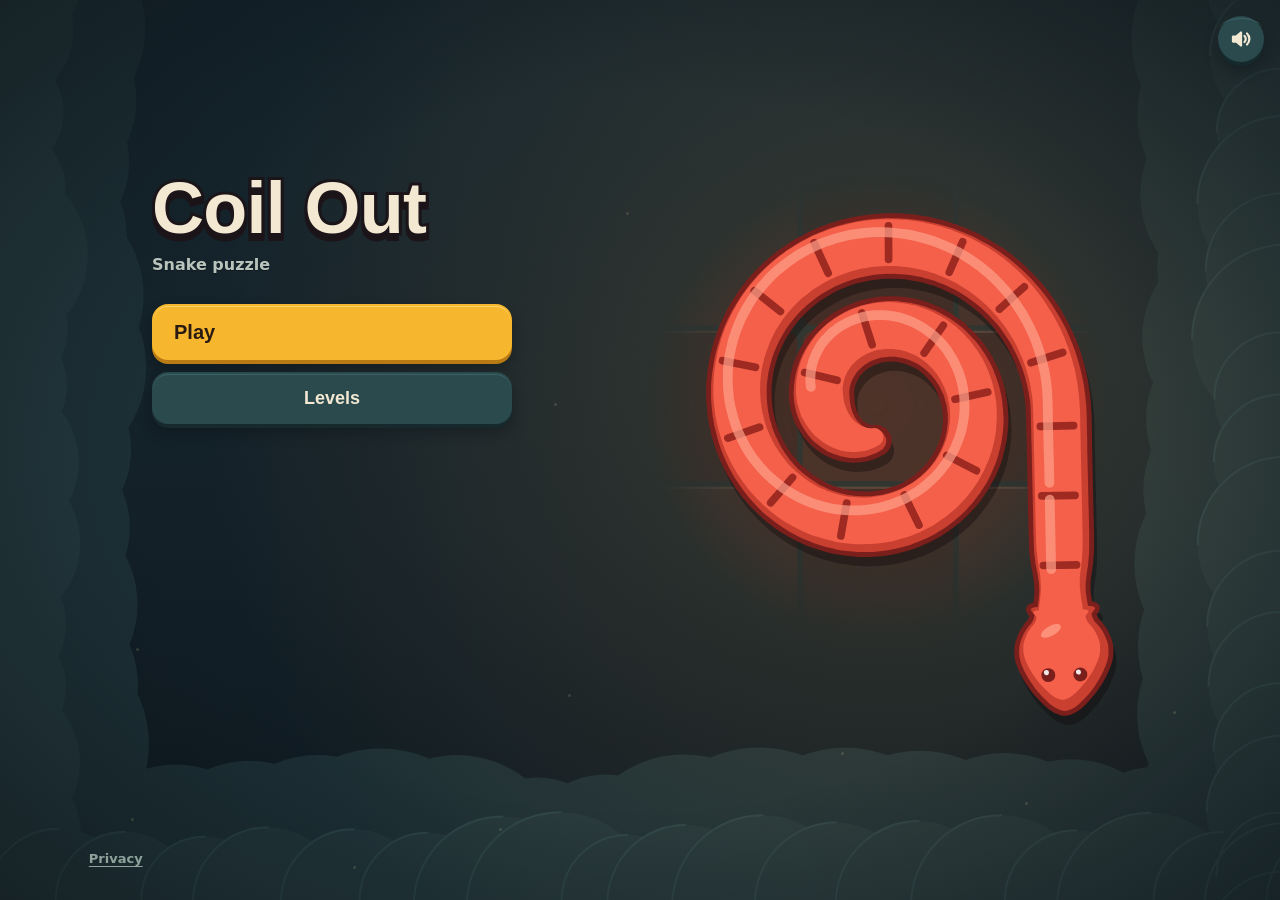
==== index.html @ a4bf5e89 "Add Coil Out: Snake Puzzle website build and privacy page Co-Authored-By: Claude Opus 5.5 <noreply@a" ====
<!DOCTYPE html>
<html lang="en">
<head>
<meta charset="utf-8">
<meta name="viewport" content="width=device-width,initial-scale=1,maximum-scale=1,user-scalable=no,viewport-fit=cover">
<meta name="theme-color" content="#132028">
<meta name="description" content="Coil Out: Snake Puzzle. Tap a snake with a clear path and it slithers out of the courtyard, head first. Clear every snake without bumping.">
<title>Coil Out: Snake Puzzle</title>
<style>
:root{
  --dusk-0:#0E1920; --dusk-1:#132028; --dusk-2:#1C2F35; --dusk-3:#22363B; --dusk-4:#2B4A4E; --lantern:#F2B65A;
  --ink:#2A1B12; --text:#F3E9D2; --text-2:#B9C4BC; --text-3:#8FA39C;
  --pri:#F6B62E; --pri-hi:#FFD56B; --pri-lip:#B87A12;
  --sec:#2B4A4E; --sec-hi:#3C6266; --sec-lip:#16292C;
  --bone-ui:#EFE3CB; --bone-lip:#BFAE8E; --socket:#16292C; --cue:#FFE6A8;
  --display:ui-rounded,"SF Pro Rounded","Segoe UI Variable Display","Segoe UI",Roboto,"Helvetica Neue",Arial,sans-serif;
  --ui:system-ui,-apple-system,"Segoe UI",Roboto,"Helvetica Neue",Arial,sans-serif;
  --out:cubic-bezier(.16,1,.3,1);
}
*,*::before,*::after{box-sizing:border-box;-webkit-tap-highlight-color:transparent;-webkit-user-select:none;user-select:none;-webkit-touch-callout:none}
html,body{margin:0;height:100%;overflow:hidden;overscroll-behavior:none;background:var(--dusk-1);color:var(--text);font-family:var(--ui);font-size:16px;touch-action:none}
@supports (height:100dvh){html,body{height:100dvh}}
img,svg,canvas{-webkit-user-drag:none;user-drag:none}
::selection{background:transparent}
button{font:inherit;color:inherit;cursor:pointer;border:0;background:none;padding:0;touch-action:manipulation}
button:focus-visible,a:focus-visible{outline:3px solid var(--cue);outline-offset:3px}
.piece:focus{outline:none}
[hidden]{display:none!important}
body.booting #app{visibility:hidden}
#boot{position:fixed;inset:0;z-index:5;display:none;place-items:center;pointer-events:none}
body.booting #boot{display:grid}
#boot i{width:14px;height:14px;border-radius:50%;background:var(--text-3);animation:bootP 1.2s ease-in-out infinite}
@keyframes bootP{0%,100%{transform:scale(.7);opacity:.5}50%{transform:scale(1.1);opacity:1}}

/* ---------- dusk backdrop ---------- */
#garden{position:fixed;inset:0;z-index:0;overflow:hidden;background:var(--dusk-1)}
#garden svg.bg{position:absolute;inset:0;width:100%;height:100%;display:block}
#flies{position:absolute;inset:0;pointer-events:none}
#flies i{position:absolute;width:3px;height:3px;border-radius:50%;background:#FFE6A8;opacity:.15;animation:fly var(--t,3s) ease-in-out var(--dl,0s) infinite alternate}
@keyframes fly{0%{opacity:.15;transform:translate(0,0)}100%{opacity:.6;transform:translate(var(--dx,8px),var(--dy,-8px))}}

#app{position:fixed;inset:0;z-index:1;overflow:hidden}
.screen{position:absolute;inset:0;display:flex;flex-direction:column;padding:env(safe-area-inset-top) env(safe-area-inset-right) env(safe-area-inset-bottom) env(safe-area-inset-left)}

/* ---------- controls: enamel tablets, lit from the top left ---------- */
.btn{position:relative;display:inline-flex;align-items:center;justify-content:center;gap:10px;height:52px;padding:0 22px;border-radius:16px;
  font:800 18px/1 var(--display);color:var(--text);white-space:nowrap;
  background:var(--sec);box-shadow:0 4px 0 var(--sec-lip),0 8px 14px rgba(8,12,16,.35);
  transition:transform .14s cubic-bezier(.2,.9,.3,1.2),box-shadow .14s cubic-bezier(.2,.9,.3,1.2)}
.btn::before,.ib::before{content:"";position:absolute;left:2px;right:2px;top:2px;bottom:50%;border-radius:14px 14px 0 0;border-top:1.5px solid var(--sec-hi);pointer-events:none}
.ib::before{border-radius:50% 50% 0 0}
.btn:active,.ib:active{transform:translateY(3px);box-shadow:0 1px 0 var(--sec-lip),0 3px 8px rgba(8,12,16,.35);transition-duration:.07s}
.btn.pri{height:56px;background:var(--pri);color:var(--ink);box-shadow:0 4px 0 var(--pri-lip),0 8px 14px rgba(8,12,16,.35)}
.btn.pri::before{border-top-color:var(--pri-hi)}
.btn.pri:active{box-shadow:0 1px 0 var(--pri-lip),0 3px 8px rgba(8,12,16,.35)}
.btn.sm{height:48px;font-size:18px}
.btn.txt{height:44px;background:none;box-shadow:none;font-size:16px;font-weight:700;padding:0 18px}
.btn.txt::before{display:none}
.btn.txt:active{transform:none;opacity:.7}
.btn[disabled]{background:var(--dusk-3);color:var(--text-3);box-shadow:none;cursor:default}
.btn[disabled]::before{display:none}
.btn svg,.ib svg{width:24px;height:24px;stroke:currentColor;fill:none;stroke-width:2.25;stroke-linecap:round;stroke-linejoin:round;flex:none}
.btn .badge{position:absolute;top:-8px;right:-6px;min-width:20px;height:20px;padding:0 6px;border-radius:10px;background:var(--pri);color:var(--ink);font:700 13px/20px var(--ui);text-align:center;box-shadow:0 2px 0 var(--pri-lip)}
.btn .cap{margin-left:auto;font:700 13px/1 var(--ui);opacity:.75}
.ib{position:relative;width:46px;height:46px;border-radius:50%;display:grid;place-items:center;color:var(--text);background:var(--sec);
  box-shadow:0 4px 0 var(--sec-lip),0 8px 14px rgba(8,12,16,.35);transition:transform .14s cubic-bezier(.2,.9,.3,1.2),box-shadow .14s}
.ib::after{content:"";position:absolute;inset:-2px;border-radius:50%}
.ib[disabled]{opacity:.4;box-shadow:0 4px 0 var(--sec-lip)}
.ib.nudge svg{transform:translateX(-1px)}

/* ---------- home ---------- */
#home{align-items:center;justify-content:center;text-align:center}
.homeCol{width:min(100%,420px);padding:0 24px;display:flex;flex-direction:column;align-items:center}
.wm{position:relative;isolation:isolate;margin:0;font:900 56px/1 var(--display);letter-spacing:-.01em;color:var(--text);-webkit-text-stroke:6px #1B1418;paint-order:stroke fill;white-space:nowrap}
.wm::before{content:attr(data-t);position:absolute;left:0;top:5px;z-index:-1;color:#1B1418;-webkit-text-stroke:6px #1B1418;paint-order:stroke fill}
.sub{margin:10px 0 0;font:600 16px/1.4 var(--ui);color:var(--text-2);text-shadow:0 1px 0 rgba(0,0,0,.25)}
#heroBoard{--hs:min(300px,74vw,36dvh);width:var(--hs);height:calc(var(--hs)*1.19);display:block;margin:14px 0 0;overflow:visible;pointer-events:none}
.menuBtns{display:flex;flex-direction:column;gap:12px;width:100%;margin-top:12px}
.menuBtns .btn{width:100%}
.menuBtns .btn.pri{font-size:20px;padding:0 22px}
.statline{margin-top:16px;font:700 13px/1.2 var(--ui);color:var(--text-2);min-height:16px;text-shadow:0 1px 0 rgba(0,0,0,.25)}
.statline:empty{display:none}
.homeFoot{position:absolute;left:0;right:0;bottom:max(20px,env(safe-area-inset-bottom));display:flex;justify-content:center}
#privacyLink{display:inline-flex;align-items:center;justify-content:center;min-height:44px;min-width:64px;color:var(--text-3);font:600 13px/1 var(--ui);text-decoration:underline;text-underline-offset:3px;padding:0 12px}
#homeMute{position:absolute;right:max(16px,env(safe-area-inset-right));top:max(16px,env(safe-area-inset-top))}
@media (max-height:700px) and (orientation:portrait){
  .wm{font-size:48px}.sub{margin-top:6px}#heroBoard{--hs:min(240px,66vw,31dvh);margin-top:8px}.menuBtns{margin-top:8px}.statline{margin-top:10px}
  .homeFoot{bottom:max(6px,env(safe-area-inset-bottom))}
}
@media (min-aspect-ratio:11/10){
  #home{align-items:center;justify-content:center}
  .homeCol{width:min(100%,1040px);padding:0 32px;display:grid;grid-template-columns:minmax(0,400px) minmax(0,1fr);grid-template-rows:auto auto auto auto;align-content:center;column-gap:clamp(24px,6vw,100px);text-align:left;align-items:start}
  .wm{grid-column:1;grid-row:1;justify-self:start;font-size:clamp(48px,10dvh,80px)}
  .sub{grid-column:1;grid-row:2}
  .menuBtns{grid-column:1;grid-row:3;margin-top:28px;max-width:360px}
  .statline{grid-column:1;grid-row:4;text-align:left}
  #heroBoard{grid-column:2;grid-row:1/5;justify-self:center;align-self:center;margin:0;--hs:min(52dvh,40vw,560px)}
  .homeFoot{justify-content:flex-start;padding-left:max(32px,6vw)}
}
@media (min-width:1200px) and (min-aspect-ratio:11/10){.wm{font-size:72px}}
@media (max-height:520px) and (min-aspect-ratio:11/10){
  .wm{font-size:44px}.sub{margin-top:6px}.menuBtns{margin-top:14px;gap:10px}.btn.pri{height:52px}.btn{height:46px}.statline{margin-top:8px}
  #heroBoard{--hs:min(80dvh,36vw)}
}

/* ---------- screens with a header ---------- */
.topbar{display:grid;grid-template-columns:48px 1fr 48px;align-items:center;gap:10px;width:min(100%,1100px);margin:0 auto;padding:5px 16px 5px;height:56px;flex:none}
.topbar h2{margin:0;font:800 22px/1.2 var(--display);letter-spacing:-.01em;text-align:center}

/* levels */
#levels{align-items:center}
.lvBody{flex:1;min-height:0;width:min(100%,1100px);display:flex;flex-direction:column;align-items:center;justify-content:center;gap:20px;padding:0 16px 20px;--tile:80px}
@media (min-height:900px) and (min-width:1200px){.lvBody{zoom:1.45}}
.lvLeft{display:flex;flex-direction:column;align-items:center;gap:12px;width:100%;max-width:358px}
.chapCard{position:relative;width:100%;min-height:112px;border-radius:20px;background:var(--dusk-3);box-shadow:inset 0 1.5px 0 #2F4A4F,0 8px 14px rgba(8,12,16,.3);padding:16px 18px;display:grid;grid-template-columns:1fr auto;grid-template-rows:auto auto;column-gap:12px;align-items:center;touch-action:pan-y}
.chapCard #chName{grid-column:1;grid-row:1;text-align:left;font:800 20px/1.2 var(--display);letter-spacing:-.01em}
.chapCard #chName .cr{display:block;font:700 13px/1.2 var(--ui);color:var(--text-2);margin-top:5px;letter-spacing:0}
.chapCard .emb{grid-column:2;grid-row:1;width:44px;height:44px}
.chapCard .tally{grid-column:1/3;grid-row:2;display:flex;align-items:center;gap:10px;margin-top:12px;font:700 13px/1 var(--ui);color:var(--text-2)}
.chapCard .tally b{display:inline-flex;align-items:center;gap:5px;font:800 16px/1 var(--display);color:var(--text)}
.chapCard .tally b svg{width:16px;height:16px}
.chapCard .track{margin-left:auto;width:120px;height:6px;border-radius:3px;background:#16292C;overflow:hidden}
.chapCard .track i{display:block;height:100%;background:var(--pri);border-radius:3px}
.chapCard .lockNote{display:flex;align-items:center;gap:8px;font:700 13px/1.2 var(--ui);color:var(--text-2)}
.chapCard .lockNote svg{width:18px;height:18px;stroke:currentColor;fill:none;stroke-width:2.25;stroke-linecap:round;stroke-linejoin:round}
.pager{display:flex;align-items:center;justify-content:space-between;width:100%}
#dots{display:flex;gap:6px;align-items:center}
#dots i{width:6px;height:6px;border-radius:3px;background:#3a5358}
#dots i.on{width:18px;background:var(--pri)}
#lvGrid{display:grid;grid-template-columns:repeat(4,var(--tile));grid-auto-rows:var(--tile);gap:12px;justify-content:center}
.tile{position:relative;border-radius:16px;display:flex;flex-direction:column;align-items:center;justify-content:center;gap:5px;
  background:var(--bone-ui);color:var(--ink);box-shadow:0 4px 0 var(--bone-lip),0 8px 12px rgba(8,12,16,.3);transition:transform .14s cubic-bezier(.2,.9,.3,1.2),box-shadow .14s}
.tile::before{content:"";position:absolute;left:2px;right:2px;top:2px;bottom:50%;border-radius:14px 14px 0 0;border-top:1.5px solid rgba(255,255,255,.7);pointer-events:none}
.tile:active{transform:translateY(3px);box-shadow:0 1px 0 var(--bone-lip),0 3px 6px rgba(8,12,16,.3);transition-duration:.07s}
.tile .n{font:800 20px/1 var(--display);font-variant-numeric:tabular-nums}
.tile .st{display:flex;gap:2px;height:12px}
.tile .st svg{width:12px;height:12px}
.tile.cur{background:var(--pri);box-shadow:0 4px 0 var(--pri-lip),0 8px 12px rgba(8,12,16,.3)}
.tile.cur::before{border-top-color:var(--pri-hi)}
.tile.cur::after{content:"";position:absolute;inset:-3px;border-radius:19px;border:2px solid var(--cue);pointer-events:none;animation:curPulse 1600ms ease-out infinite}
@keyframes curPulse{0%{transform:scale(1);opacity:.8}100%{transform:scale(1.08);opacity:0}}
.tile.lock{background:#1A2C31;color:var(--text-3);box-shadow:inset 0 2px 0 rgba(0,0,0,.35)}
.tile.lock::before{display:none}
.tile.lock:active{transform:none}
.tile.shake{animation:tshake 180ms ease-out}
@keyframes tshake{0%,100%{transform:none}25%{transform:translateX(-6px)}60%{transform:translateX(6px)}}
@media (max-height:520px) and (min-aspect-ratio:11/10){
  .lvBody{flex-direction:row;align-items:center;justify-content:center;gap:32px;padding-bottom:12px}
  .lvLeft{width:358px;flex:none}
}
@media (max-width:380px){.lvBody{padding:0 12px 16px}#lvGrid{grid-template-columns:repeat(4,1fr);width:100%;max-width:356px;grid-auto-rows:auto}.tile{aspect-ratio:1}.lvLeft{max-width:none}}

/* ---------- game ---------- */
#game{display:grid;grid-template-rows:auto minmax(0,1fr) auto}
#hud{display:grid;grid-template-columns:auto 1fr auto auto;align-items:center;gap:8px;width:min(100%,1100px);margin:0 auto;padding:5px 16px 4px;height:56px}
.lvInfo{min-width:0;padding-left:4px}
.lvInfo b{display:block;font:800 18px/1.1 var(--display);white-space:nowrap}
.lvSub{display:flex;gap:8px;align-items:baseline;white-space:nowrap;font:700 13px/1.2 var(--ui);color:var(--text-2);margin-top:2px}
#lvTime{font-variant-numeric:tabular-nums;color:var(--text-3)}
#lvTime::before{content:"";display:inline-block;width:3px;height:3px;border-radius:50%;background:currentColor;vertical-align:middle;margin:0 8px 2px 0;opacity:.7}
.lvInfo .cnt{display:inline-block;position:relative;overflow:hidden;vertical-align:top;height:1.2em}
.lvInfo .cnt i{display:block;font-style:normal;height:1.2em}
.lvInfo .cnt i.old{position:absolute;left:0;top:0;animation:cntOut 120ms ease-out forwards}
.lvInfo .cnt i.new{animation:cntIn 160ms cubic-bezier(.2,.9,.3,1) both}
@keyframes cntOut{to{transform:translateY(-8px);opacity:0}}
@keyframes cntIn{from{transform:translateY(8px);opacity:0}to{transform:none;opacity:1}}
#lives{display:flex;align-items:center;justify-content:center;gap:8px;width:84px;height:32px;border-radius:16px;background:rgba(43,74,78,.7)}
#lives.shake{animation:capShake 160ms ease-out}
@keyframes capShake{0%,100%{transform:none}25%{transform:translateX(-3px)}50%{transform:translateX(3px)}75%{transform:translateX(-3px)}}
#lives svg{width:16px;height:18px;overflow:visible}
#lives .glz{transform-box:fill-box;transform-origin:center}
#lives svg.lose .glz{animation:pipLose 310ms ease-in both}
@keyframes pipLose{0%{transform:scale(1);opacity:1}29%{transform:scale(1.25);opacity:1}100%{transform:translateY(6px) scale(1);opacity:0}}
#stage{position:relative;min-height:0;min-width:0;display:grid;place-items:center}
#board{display:block;overflow:visible;touch-action:none;transform-origin:0 0}
#stage{touch-action:none}
#bar{display:flex;justify-content:center;gap:12px;padding:12px 16px max(20px,env(safe-area-inset-bottom))}
#bar .btn{flex:1 1 0;min-width:0;padding:0 8px;gap:6px;font-size:15px}
#bar .btn svg{width:22px;height:22px}
.hit{fill:none;stroke:transparent;pointer-events:stroke;cursor:pointer}
.focusring{fill:none;stroke:var(--cue);stroke-linecap:round;stroke-linejoin:round;opacity:0;pointer-events:none}
.piece:focus-visible .focusring{opacity:.9}
.hdi{transform-box:fill-box;transform-origin:34% 50%;animation:breathe 3200ms ease-in-out calc(var(--bi,0)*370ms) infinite alternate}
@keyframes breathe{from{transform:scale(1)}to{transform:scale(1.035)}}
.eyeL,.eyeR{transform-box:fill-box;transform-origin:center;animation:blink var(--bd,5.5s) ease-in-out calc(var(--bi,0)*-1.3s) infinite}
@keyframes blink{0%,97.6%,100%{transform:scaleY(1)}98.8%{transform:scaleY(.1)}}
.go .hdi,.go .eyeL,.go .eyeR{animation:none}
.press{transform:translate(calc(var(--hx)*1px),calc(var(--hy)*1px)) scale(.97) translate(calc(var(--hx)*-1px),calc(var(--hy)*-1px));transition:transform 60ms ease-out}
.press .sg{transform:translate(.9px,2.1px)}
.piece.hint .ol{fill:var(--cue);stroke:var(--cue)}
.nudgeA{animation:nudgeA 150ms ease-out}
@keyframes nudgeA{50%{translate:var(--nx) var(--ny)}}
.exitdots circle{fill:var(--cue)}
.lane.stop{fill:none;stroke:var(--cue);stroke-width:3;stroke-linecap:round}
.hintring circle{animation:hintDot 600ms ease-in-out 2}
@keyframes hintDot{0%,100%{transform:scale(1)}50%{transform:scale(1.7)}}
.hintring circle,.tapRing circle{transform-box:fill-box;transform-origin:center}
.tapRing circle{fill:none;stroke:var(--cue);stroke-width:2;vector-effect:non-scaling-stroke;animation:tapRing 1400ms ease-out infinite}
.tapRing circle+circle{animation-delay:500ms}
@keyframes tapRing{0%{transform:scale(.6);opacity:.9}100%{transform:scale(1.4);opacity:0}}
.ripple{transform-box:fill-box;transform-origin:center;animation:ripple 2600ms ease-out infinite}
@keyframes ripple{0%{transform:scale(.6);opacity:.5}100%{transform:scale(1);opacity:0}}
.burst line{stroke:#FFFDF2;stroke-width:1.8;stroke-linecap:round;transform-box:fill-box;transform-origin:center;animation:burst 180ms ease-out both}
@keyframes burst{0%{transform:scale(.6);opacity:1}100%{transform:scale(1.2);opacity:0}}
.lit{fill:#FFE9D2;opacity:0;animation:litTile 160ms ease-out}
@keyframes litTile{0%{opacity:0}35%{opacity:.08}100%{opacity:0}}
.wv{animation:tileLift 180ms ease-out both}
@keyframes tileLift{0%{opacity:0;translate:0 0}50%{opacity:1;translate:0 -3px}100%{opacity:0;translate:0 0}}
.kerbN{animation:kerbN 140ms ease-out}
@keyframes kerbN{50%{translate:var(--nx) var(--ny)}}
.born{animation:none}
.fxp{transform-box:fill-box;transform-origin:center;animation:ffUp 380ms ease-out both}
@keyframes ffUp{from{opacity:1;transform:translate(0,0)}to{opacity:0;transform:translate(var(--dx),var(--dy))}}

#tut{position:absolute;inset:0;z-index:3;pointer-events:none}
#tut svg{position:absolute;inset:0;width:100%;height:100%}
#tip{position:absolute;left:16px;right:16px;bottom:calc(var(--barh,84px) + 16px);margin:0 auto;max-width:440px;z-index:4;padding:14px 16px;border-radius:16px;
  background:var(--dusk-3);color:var(--text);font:600 16px/1.4 var(--ui);text-align:center;box-shadow:inset 0 1.5px 0 #2F4A4F,0 8px 18px rgba(8,12,16,.4);pointer-events:none}
#tip.show{animation:tipIn 260ms var(--out)}
@keyframes tipIn{from{opacity:0;transform:translateY(8px)}to{opacity:1;transform:none}}
#game.sheeted #hud,#game.sheeted #bar,#game.sheeted #tip,#game.sheeted #tut{visibility:hidden}

@media (min-aspect-ratio:11/10){
  #game{display:block}
  #hud{position:absolute;left:0;right:0;top:0;width:auto;padding:8px 16px}
  #stage{position:absolute;left:220px;right:220px;top:16px;bottom:16px}
  #bar{position:absolute;right:16px;top:50%;transform:translateY(-50%);width:200px;flex-direction:column;padding:0}
  #bar .btn{width:100%;flex:none;font-size:18px;padding:0 20px;gap:10px}
  #bar .btn svg{width:24px;height:24px}
  #tip{left:16px;right:auto;width:196px;bottom:auto;top:72px;padding:12px 14px;font-size:16px}
}

/* sheets */
#sheetWrap{position:absolute;inset:0;z-index:20;display:flex;align-items:flex-end;justify-content:center;background:rgba(8,12,16,.55)}
#sheetWrap.show{animation:scrimIn 200ms ease-out}
#sheetWrap.out{animation:scrimOut 220ms ease-in forwards;pointer-events:none}
@keyframes scrimIn{from{opacity:0}to{opacity:1}}
@keyframes scrimOut{to{opacity:0}}
.sheet{position:relative;width:min(100%,520px);border-radius:28px 28px 0 0;background:var(--dusk-3);box-shadow:inset 0 1.5px 0 #2F4A4F;padding:24px 24px max(24px,env(safe-area-inset-bottom));text-align:center}
#sheetWrap.show .sheet{animation:sheetIn 320ms var(--out)}
#sheetWrap.out .sheet{animation:sheetOut 220ms cubic-bezier(.4,0,1,1) forwards}
@keyframes sheetIn{from{transform:translateY(100%)}to{transform:none}}
@keyframes sheetOut{to{transform:translateY(100%)}}
.sheet.win{padding-top:48px;margin-top:28px}
.starRow{display:flex;justify-content:center;align-items:flex-end;gap:14px}
.sheet.win .starRow{position:absolute;left:0;right:0;top:-28px}
.sheet .starRow .st{position:relative;width:56px;height:56px;display:block}
.sheet .starRow .st:nth-child(2){transform:translateY(-10px)}
.st svg{width:100%;height:100%;overflow:visible;display:block}
.st.on svg{animation:starPop 320ms cubic-bezier(.3,1.6,.5,1) var(--d,0s) both}
.st.off svg{animation:fadeIn 160ms ease-out calc(var(--d,0s) + .1s) both}
@keyframes starPop{0%{transform:scale(0)}65%{transform:scale(1.18)}100%{transform:scale(1)}}
@keyframes fadeIn{from{opacity:0}to{opacity:1}}
.st i{position:absolute;left:50%;top:50%;width:4px;height:4px;margin:-2px;border-radius:50%;background:var(--pri);opacity:0;animation:speck 380ms ease-out var(--d,0s) both}
@keyframes speck{0%{opacity:1;transform:translate(0,0)}100%{opacity:0;transform:translate(var(--dx),var(--dy))}}
.sockets{display:flex;justify-content:center;gap:10px;margin:2px 0 14px}
.sockets svg{width:28px;height:31px;overflow:visible}
.sockets.refill svg .glz{animation:refill 200ms ease-out both;animation-delay:calc(var(--i)*110ms);transform-box:fill-box;transform-origin:center}
@keyframes refill{0%{transform:scale(.6);opacity:0}60%{transform:scale(1.1);opacity:1}100%{transform:scale(1);opacity:1}}
.sheet h2{margin:20px 0 0;font:800 28px/1.15 var(--display);letter-spacing:-.01em;color:var(--text)}
.sheet.fail h2{margin-top:0}
.sheet p{margin:8px auto 22px;max-width:34ch;color:var(--text-2);font:600 16px/1.4 var(--ui)}
.sheet p.tline{margin:-12px auto 16px;font:700 14px/1.3 var(--ui);color:var(--text-3);font-variant-numeric:tabular-nums}
.sheet .btns{display:flex;flex-direction:column;gap:12px;align-items:stretch}
.sheet .btns .row{display:flex;gap:12px}
.sheet .btns .row .btn{flex:1}
.sheet .btns .btn.txt{align-self:center;margin-top:-2px}
#toast{position:absolute;left:50%;top:max(72px,env(safe-area-inset-top));transform:translate(-50%,-8px);z-index:30;max-width:90%;padding:10px 16px;border-radius:14px;background:var(--dusk-3);color:var(--text);font:600 16px/1.35 var(--ui);opacity:0;pointer-events:none;transition:opacity .2s,transform .2s var(--out);text-align:center;box-shadow:inset 0 1.5px 0 #2F4A4F,0 8px 18px rgba(8,12,16,.4)}
#toast.show{opacity:1;transform:translate(-50%,0)}
#toast.low{top:auto;bottom:calc(96px + env(safe-area-inset-bottom));font-size:15px;padding:8px 14px;max-width:86%}
.sr{position:absolute;width:1px;height:1px;overflow:hidden;clip:rect(0 0 0 0);white-space:nowrap}
@media (max-height:520px) and (min-aspect-ratio:11/10){
  .sheet{width:min(100%,640px);padding:18px 20px 16px;display:grid;grid-template-columns:1fr 240px;column-gap:20px;align-items:center;text-align:left}
  .sheet.win{padding-top:34px;margin-top:28px}
  .sheet.win .starRow{left:20px;right:auto;justify-content:flex-start}
  .sheet .starRow .st{width:44px;height:44px}
  .sheet h2{font-size:24px;margin-top:6px;grid-column:1}.sheet.fail h2{margin-top:0}
  .sheet p{margin:4px 0 0;grid-column:1}
  .sheet .btns{grid-column:2;grid-row:1/4;gap:8px}
  .sheet .sockets{grid-column:1;justify-content:flex-start;margin:0 0 6px}
}

/* ---------- new mechanics: day/night dial, shy badges, sleepers, racers ---------- */
#garden #skyTint{position:absolute;inset:0;pointer-events:none;opacity:0;transition:opacity .3s}
body.phase #garden #skyTint{opacity:1}
#garden #skyTint::before,#garden #skyTint::after{content:"";position:absolute;inset:0;transition:opacity .4s ease}
#garden #skyTint::before{background:radial-gradient(120% 90% at 50% 40%,rgba(255,196,120,.12),rgba(255,196,120,0) 70%);opacity:1}
#garden #skyTint::after{background:radial-gradient(120% 90% at 50% 40%,rgba(70,100,200,.26),rgba(20,34,90,.36) 72%);opacity:0}
#garden #skyTint.night::before{opacity:0}
#garden #skyTint.night::after{opacity:1}
#sky{position:absolute;left:50%;top:2px;width:36px;height:36px;margin-left:-18px;z-index:3;pointer-events:none;border-radius:50%;background:var(--dusk-3);box-shadow:inset 0 1.5px 0 #2F4A4F,0 3px 0 rgba(8,12,16,.45)}
#sky svg{position:absolute;inset:0;width:100%;height:100%;overflow:visible}
#sky .dial{transform-box:fill-box;transform-origin:50% 50%;transition:transform .2s ease-out}
#sky.night .dial{transform:rotate(180deg)}
#sky .sunI,#sky .moonI{transition:opacity .2s}
#sky .moonI{opacity:0}#sky.night .moonI{opacity:1}#sky.night .sunI{opacity:0}
#sky.pulse{animation:skyPulse 320ms ease-out}
@keyframes skyPulse{0%{transform:scale(1)}40%{transform:scale(1.28)}100%{transform:scale(1)}}
.dimP{fill:#0A0F14;fill-opacity:0;transition:fill-opacity .2s;pointer-events:none}
.piece.asleep .dimP{fill-opacity:.34}
.piece.asleep .eyeL,.piece.asleep .eyeR{animation:none;transform:scaleY(.12)}
.badge-g{pointer-events:none}
.badge-g .leaf{transform-box:fill-box;transform-origin:50% 50%}
.badge-g.u2 .leaf{animation:leafPulse 900ms ease-in-out infinite}
.badge-g.u1 .leaf{animation:leafShake 420ms ease-in-out infinite}
@keyframes leafPulse{0%,100%{transform:scale(1)}50%{transform:scale(1.14)}}
@keyframes leafShake{0%,100%{transform:rotate(0)}25%{transform:rotate(-9deg)}75%{transform:rotate(9deg)}}
.hole{transform-box:fill-box;transform-origin:50% 50%;animation:holeOpen 320ms ease-out both}
@keyframes holeOpen{from{transform:scale(0);opacity:0}to{transform:scale(1);opacity:1}}
.dust circle{transform-box:fill-box;transform-origin:50% 50%;fill:#E6DAC1;animation:dust 420ms ease-out both}
@keyframes dust{0%{opacity:.7;transform:scale(.4)}100%{opacity:0;transform:translate(var(--dx),var(--dy)) scale(1.5)}}
.piece.flash .ol{fill:var(--cue);stroke:var(--cue)}
.dialNote{position:absolute;left:50%;top:40px;transform:translateX(-50%);font:700 12px/1 var(--ui);color:var(--text-2);white-space:nowrap;pointer-events:none}
@media (prefers-reduced-motion:reduce){
  #flies i,.hdi,.eyeL,.eyeR,.hintring circle,.tapRing circle,.ripple,#boot i,.tile.cur::after,.badge-g .leaf{animation:none!important}
  #sky .dial,#garden #skyTint::before,#garden #skyTint::after,.dimP{transition:none}
  .btn,.ib,.tile{transition:none}
  .nudgeA,.kerbN,.burst line,.lit,.wv{animation-duration:.1s!important}
  .st i{display:none}
  .st.on svg,.st.off svg{animation:fadeIn 120ms ease-out both!important}
  #sheetWrap.show .sheet{animation:fadeIn 120ms ease-out}
  #sheetWrap.out .sheet{animation:fadeIn 120ms ease-in reverse forwards}
  #sheetWrap.out{animation-duration:.12s}
  .lvInfo .cnt i{animation-duration:.1s!important}
  #tip.show{animation:fadeIn 120ms ease-out}
}
</style>
</head>
<body class="booting">
<div id="boot" aria-hidden="true"><i></i></div>

<div id="garden" aria-hidden="true"><svg class="bg" id="gardenSvg" preserveAspectRatio="none"></svg><div id="skyTint"></div><div id="flies"></div></div>

<main id="app">
  <!-- HOME -->
  <section id="home" class="screen" hidden aria-label="Main menu">
    <button id="homeMute" class="ib" type="button" aria-label="Sound on" aria-pressed="false"></button>
    <div class="homeCol">
      <h1 class="wm" data-t="Coil Out" aria-label="Coil Out: Snake Puzzle"><span aria-hidden="true">Coil Out</span></h1>
      <p class="sub" aria-hidden="true">Snake puzzle</p>
      <svg id="heroBoard" aria-hidden="true"></svg>
      <div class="menuBtns">
        <button id="btnPlay" class="btn pri" type="button"><span id="playLabel">Play</span><span class="cap" id="playSub"></span></button>
        <button id="btnLevels" class="btn" type="button">Levels</button>
      </div>
      <div class="statline" id="statline"></div>
    </div>
    <div class="homeFoot"><a id="privacyLink" href="privacy.html" hidden>Privacy</a></div>
  </section>

  <!-- LEVELS -->
  <section id="levels" class="screen" hidden aria-label="Level select">
    <div class="topbar">
      <button id="lvBack" class="ib" type="button" aria-label="Back to menu"></button>
      <h2>Levels</h2><span></span>
    </div>
    <div class="lvBody">
      <div class="lvLeft">
        <div class="chapCard" id="chCard">
          <b id="chName"></b><svg class="emb" id="chEmb" viewBox="0 0 44 44" aria-hidden="true"></svg>
          <div class="tally" id="chTally"></div>
        </div>
        <div class="pager">
          <button id="chPrev" class="ib" type="button" aria-label="Previous chapter"></button>
          <div id="dots" aria-hidden="true"></div>
          <button id="chNext" class="ib" type="button" aria-label="Next chapter"></button>
        </div>
      </div>
      <div id="lvGrid"></div>
    </div>
  </section>

  <!-- GAME -->
  <section id="game" class="screen" hidden aria-label="Level">
    <header id="hud">
      <button id="btnMenu" class="ib nudge" type="button" aria-label="Back to levels"></button>
      <div class="lvInfo"><b id="lvTitle">Level 1</b><div class="lvSub"><span id="lvLeft"></span><span id="lvTime" aria-hidden="true"></span></div></div>
      <div id="lives" role="img" aria-label="Lives: 3 of 3"></div>
      <button id="gameMute" class="ib" type="button" aria-label="Sound on" aria-pressed="false"></button>
    </header>
    <div id="stage"><div id="sky" hidden role="img" aria-label="Day"></div><svg id="board" role="group" aria-label="Courtyard board"></svg></div>
    <div id="tut" hidden aria-hidden="true"><svg id="tutSvg"></svg></div>
    <div id="tip" hidden></div>
    <footer id="bar">
      <button id="btnHint" class="btn" type="button"></button>
      <button id="btnUndo" class="btn" type="button"></button>
      <button id="btnRestart" class="btn" type="button"></button>
    </footer>
  </section>

  <div id="sheetWrap" hidden>
    <div class="sheet" id="sheet" role="dialog" aria-modal="true" aria-labelledby="sheetTitle">
      <div class="starRow" id="sheetStars" aria-hidden="true"></div>
      <h2 id="sheetTitle"></h2>
      <p id="sheetText"></p>
      <p id="sheetTime" class="tline" hidden></p>
      <div class="btns" id="sheetBtns"></div>
    </div>
  </div>
  <div id="toast" role="status" aria-live="polite"></div>
  <div class="sr" id="live" aria-live="polite"></div>
</main>

<script>
/* ==========================================================================
   AD HOOKS. The game only talks to this object; the platform glue below
   (Playgama Bridge) replaces these after bridge.initialize(). Standalone
   (no bridge) they are harmless no-ops.
     showInterstitial(placement)  called at every logical break; the Bridge decides if an ad is due.
     showRewarded(placement, cb)  cb(true) only after the ad reached 'rewarded'; cb(false) otherwise.
   ========================================================================== */
window.CoilAds={rewardedAvailable:false,showInterstitial:function(){},showRewarded:function(p,cb){cb(false);}};

(function(){
'use strict';
var LEVELS=[{"v":2,"w":3,"h":3,"o":[],"p":[{"d":"R","k":0,"c":[0,2,0,1]},{"d":"U","k":1,"c":[1,1,2,1]}],"s":[0,1]},{"v":2,"w":3,"h":3,"o":[],"p":[{"d":"D","k":2,"c":[1,1,0,1,0,0]},{"d":"L","k":0,"c":[2,0,2,1]}],"s":[1,0]},{"v":2,"w":3,"h":4,"o":[],"p":[{"d":"R","k":0,"c":[2,2,2,1,1,1]},{"d":"U","k":1,"c":[1,0,2,0]},{"d":"L","k":2,"c":[0,0,0,1]}],"s":[0,2,1]},{"v":2,"w":4,"h":4,"o":[],"p":[{"d":"U","k":0,"c":[1,0,2,0]},{"d":"U","k":0,"c":[0,3,1,3]},{"d":"L","k":1,"c":[3,2,3,3]},{"d":"L","k":2,"c":[1,1,1,2,2,2]}],"s":[0,1,2,3]},{"v":2,"w":4,"h":4,"o":[],"p":[{"d":"R","k":0,"c":[0,1,0,0,1,0]},{"d":"R","k":0,"c":[3,1,3,0]},{"d":"U","k":2,"c":[1,1,2,1]},{"d":"U","k":1,"c":[2,3,3,3]}],"s":[0,2,3,1]},{"v":2,"w":4,"h":5,"o":[],"p":[{"d":"D","k":0,"c":[4,3,3,3]},{"d":"R","k":1,"c":[4,2,4,1,4,0]},{"d":"D","k":1,"c":[2,0,1,0]},{"d":"R","k":1,"c":[2,3,2,2]},{"d":"U","k":2,"c":[2,1,3,1]}],"s":[0,1,2,3,4]},{"v":2,"w":5,"h":5,"o":[],"p":[{"d":"L","k":2,"c":[1,1,1,2,0,2]},{"d":"U","k":0,"c":[1,0,2,0]},{"d":"D","k":3,"c":[2,3,1,3]},{"d":"L","k":1,"c":[0,3,0,4,1,4]},{"d":"R","k":1,"c":[4,4,4,3]},{"d":"L","k":2,"c":[3,1,3,2,3,3]}],"s":[1,0,3,4,5,2]},{"v":2,"w":5,"h":5,"o":[],"p":[{"d":"U","k":1,"c":[2,3,3,3,3,4]},{"d":"L","k":3,"c":[0,3,0,4]},{"d":"L","k":3,"c":[3,0,3,1,3,2]},{"d":"U","k":2,"c":[0,1,1,1,1,2]},{"d":"U","k":2,"c":[1,4,2,4]},{"d":"U","k":0,"c":[1,0,2,0,2,1]}],"s":[2,3,1,0,4,5]},{"v":2,"w":5,"h":5,"o":[],"p":[{"d":"R","k":0,"c":[1,1,1,0]},{"d":"U","k":2,"c":[3,2,4,2,4,1]},{"d":"L","k":1,"c":[3,0,3,1,2,1]},{"d":"L","k":3,"c":[0,2,0,3]},{"d":"L","k":1,"c":[4,3,4,4]},{"d":"R","k":3,"c":[3,4,3,3,2,3]}],"s":[0,2,3,1,4,5]},{"v":2,"w":5,"h":5,"o":[],"p":[{"d":"L","k":1,"c":[1,2,1,3]},{"d":"L","k":2,"c":[3,1,3,2,4,2]},{"d":"D","k":2,"c":[1,0,0,0,0,1]},{"d":"D","k":1,"c":[4,3,3,3]},{"d":"R","k":3,"c":[2,3,2,2,2,1,2,0]},{"d":"D","k":3,"c":[4,4,3,4]},{"d":"D","k":0,"c":[2,4,1,4,0,4,0,3]}],"s":[1,3,5,6,4,2,0]},{"v":2,"w":5,"h":5,"o":[],"p":[{"d":"D","k":2,"c":[4,0,3,0,2,0]},{"d":"D","k":3,"c":[1,0,0,0]},{"d":"L","k":0,"c":[0,1,0,2,0,3,1,3]},{"d":"U","k":1,"c":[2,4,3,4]},{"d":"D","k":1,"c":[3,1,2,1]},{"d":"L","k":3,"c":[2,2,2,3,3,3]}],"s":[0,1,2,3,4,5]},{"v":2,"w":5,"h":6,"o":[],"p":[{"d":"R","k":3,"c":[4,1,4,0,3,0]},{"d":"L","k":0,"c":[5,2,5,3]},{"d":"D","k":1,"c":[3,2,2,2,1,2]},{"d":"U","k":2,"c":[3,4,4,4,4,3,4,2]},{"d":"U","k":0,"c":[1,4,2,4]},{"d":"D","k":1,"c":[1,0,0,0]},{"d":"U","k":3,"c":[0,1,1,1,2,1]},{"d":"D","k":2,"c":[2,3,1,3,0,3]}],"s":[1,4,3,0,2,5,6,7]},{"v":2,"w":5,"h":6,"o":[],"p":[{"d":"L","k":1,"c":[2,1,2,2]},{"d":"U","k":1,"c":[4,0,5,0]},{"d":"R","k":4,"c":[3,1,3,0,2,0]},{"d":"D","k":3,"c":[5,4,4,4,3,4,3,3]},{"d":"L","k":4,"c":[2,3,2,4]},{"d":"L","k":3,"c":[1,0,1,1]},{"d":"L","k":0,"c":[5,1,5,2,4,2,4,3]},{"d":"L","k":2,"c":[0,1,0,2,0,3]}],"s":[3,2,0,4,5,1,6,7]},{"v":2,"w":5,"h":6,"o":[],"p":[{"d":"D","k":1,"c":[5,2,4,2,3,2]},{"d":"U","k":1,"c":[0,0,1,0,1,1]},{"d":"D","k":2,"c":[4,0,3,0,2,0]},{"d":"D","k":3,"c":[5,3,4,3,4,4]},{"d":"L","k":2,"c":[1,2,1,3,0,3,0,4]},{"d":"L","k":4,"c":[3,3,3,4,2,4,1,4]},{"d":"R","k":0,"c":[0,2,0,1]},{"d":"U","k":4,"c":[4,1,5,1]}],"s":[0,1,2,3,4,5,6,7]},{"v":2,"w":5,"h":6,"o":[],"p":[{"d":"U","k":3,"c":[0,1,1,1,1,0,0,0]},{"d":"U","k":0,"c":[4,2,5,2,5,3]},{"d":"R","k":1,"c":[5,1,5,0]},{"d":"U","k":4,"c":[2,1,3,1]},{"d":"U","k":0,"c":[1,4,2,4,3,4]},{"d":"R","k":2,"c":[4,1,4,0,3,0]},{"d":"R","k":4,"c":[0,4,0,3,0,2,1,2]},{"d":"D","k":1,"c":[4,3,3,3]}],"s":[0,3,6,1,2,4,7,5]},{"v":2,"w":5,"h":7,"o":[],"p":[{"d":"D","k":2,"c":[4,1,3,1]},{"d":"R","k":0,"c":[5,4,5,3,4,3]},{"d":"L","k":4,"c":[2,2,2,3,3,3]},{"d":"D","k":1,"c":[3,4,2,4,1,4,1,3]},{"d":"U","k":1,"c":[0,0,1,0,1,1]},{"d":"U","k":2,"c":[5,0,6,0,6,1]},{"d":"U","k":4,"c":[2,0,3,0]},{"d":"L","k":0,"c":[0,3,0,4]},{"d":"U","k":3,"c":[4,2,5,2,6,2]}],"s":[1,3,4,6,2,5,0,7,8]},{"v":2,"w":5,"h":7,"o":[],"p":[{"d":"D","k":1,"c":[4,0,3,0,2,0]},{"d":"D","k":2,"c":[2,4,1,4,0,4,0,3]},{"d":"D","k":0,"c":[6,0,5,0]},{"d":"L","k":2,"c":[3,1,3,2]},{"d":"L","k":3,"c":[0,0,0,1,1,1,1,2]},{"d":"U","k":4,"c":[4,1,5,1]},{"d":"U","k":3,"c":[2,3,3,3,4,3,5,3]},{"d":"D","k":4,"c":[5,4,4,4,3,4]},{"d":"L","k":0,"c":[6,3,6,4]}],"s":[2,0,3,4,5,8,7,1,6]},{"v":2,"w":5,"h":7,"o":[],"p":[{"d":"D","k":0,"c":[5,0,4,0,4,1,5,1]},{"d":"R","k":1,"c":[6,2,6,1,6,0]},{"d":"U","k":4,"c":[5,4,6,4,6,3]},{"d":"R","k":4,"c":[3,1,3,0,2,0]},{"d":"D","k":2,"c":[4,3,3,3,3,2,4,2]},{"d":"U","k":0,"c":[0,3,1,3,1,4,0,4]},{"d":"L","k":1,"c":[0,1,0,2,1,2,1,1]},{"d":"R","k":3,"c":[2,4,2,3,2,2,2,1]},{"d":"R","k":3,"c":[5,3,5,2]}],"s":[5,6,7,2,1,0,8,4,3]},{"v":2,"w":6,"h":7,"o":[],"p":[{"d":"U","k":0,"c":[4,0,5,0,6,0]},{"d":"L","k":2,"c":[6,4,6,5,5,5]},{"d":"L","k":2,"c":[4,1,4,2,3,2]},{"d":"L","k":3,"c":[1,3,1,4,1,5]},{"d":"L","k":0,"c":[4,3,4,4]},{"d":"L","k":1,"c":[1,0,1,1,1,2,2,2]},{"d":"R","k":3,"c":[5,4,5,3]},{"d":"L","k":4,"c":[0,0,0,1]},{"d":"D","k":1,"c":[4,5,3,5,3,4]},{"d":"L","k":4,"c":[5,1,5,2,6,2]}],"s":[5,3,7,0,2,4,9,1,6,8]},{"v":2,"w":6,"h":7,"o":[],"p":[{"d":"U","k":3,"c":[2,5,3,5,4,5]},{"d":"L","k":0,"c":[0,3,0,4,0,5,1,5]},{"d":"L","k":4,"c":[1,1,1,2]},{"d":"R","k":2,"c":[2,1,2,0]},{"d":"L","k":2,"c":[5,3,5,4,5,5]},{"d":"U","k":4,"c":[2,2,3,2,3,3,3,4]},{"d":"L","k":3,"c":[6,3,6,4,6,5]},{"d":"R","k":1,"c":[3,1,3,0,4,0]},{"d":"U","k":2,"c":[1,3,2,3]},{"d":"R","k":0,"c":[4,2,4,1,5,1,6,1]},{"d":"D","k":1,"c":[2,4,1,4]}],"s":[1,0,2,5,7,8,9,4,6,10,3]},{"v":2,"w":4,"h":4,"o":[],"p":[{"d":"R","k":3,"c":[2,1,2,0],"n":2},{"d":"U","k":0,"c":[1,2,2,2,3,2]},{"d":"L","k":1,"c":[0,0,0,1]}],"tt":20,"s":[1,0,2]},{"v":2,"w":5,"h":5,"o":[],"p":[{"d":"R","k":3,"c":[4,1,4,0],"n":3},{"d":"U","k":0,"c":[3,3,4,3]},{"d":"L","k":2,"c":[2,3,2,4]},{"d":"R","k":1,"c":[3,2,3,1]},{"d":"D","k":4,"c":[1,0,0,0]}],"tt":20,"s":[2,1,0,3,4]},{"v":2,"w":5,"h":6,"o":[],"p":[{"d":"R","k":1,"c":[3,2,3,1,3,0,2,0,1,0,1,1]},{"d":"R","k":4,"c":[4,1,4,0]},{"d":"R","k":4,"c":[3,4,3,3]},{"d":"L","k":2,"c":[0,3,0,4,1,4,2,4]},{"d":"R","k":3,"c":[5,2,5,1,5,0],"n":2},{"d":"L","k":0,"c":[0,1,0,2,1,2]}],"tt":25,"s":[1,4,2,0,5,3]},{"v":2,"w":5,"h":6,"o":[],"p":[{"d":"D","k":2,"c":[4,4,3,4,3,3]},{"d":"D","k":4,"c":[5,3,4,3,4,2,3,2]},{"d":"L","k":1,"c":[2,0,2,1,2,2,2,3,2,4,1,4]},{"d":"U","k":0,"c":[0,3,1,3],"n":3},{"d":"L","k":1,"c":[1,1,1,2]},{"d":"L","k":3,"c":[3,0,3,1,4,1]}],"tt":25,"s":[0,1,3,2,4,5]},{"v":2,"w":6,"h":6,"o":[],"p":[{"d":"U","k":5,"c":[1,3,2,3,2,4]},{"d":"D","k":3,"c":[3,2,2,2,2,1]},{"d":"R","k":3,"c":[0,3,0,2,0,1,0,0]},{"d":"L","k":0,"c":[5,4,5,5]},{"d":"L","k":1,"c":[5,2,5,3,4,3,3,3]},{"d":"L","k":4,"c":[1,0,1,1,1,2],"n":2},{"d":"D","k":2,"c":[3,0,2,0]}],"tt":25,"s":[2,5,0,4,1,3,6]},{"v":2,"w":6,"h":6,"o":[],"p":[{"d":"U","k":3,"c":[1,2,2,2,3,2,3,3,4,3,5,3]},{"d":"U","k":2,"c":[4,1,5,1,5,0]},{"d":"R","k":1,"c":[3,5,3,4,2,4,1,4]},{"d":"U","k":0,"c":[0,3,1,3,2,3]},{"d":"D","k":4,"c":[5,2,4,2]},{"d":"U","k":4,"c":[0,0,1,0]},{"d":"R","k":5,"c":[4,5,4,4],"n":3}],"tt":25,"s":[0,1,6,2,3,4,5]},{"v":2,"w":6,"h":7,"o":[],"p":[{"d":"L","k":5,"c":[1,1,1,2,1,3]},{"d":"R","k":2,"c":[6,2,6,1,5,1,4,1]},{"d":"R","k":4,"c":[2,1,2,0,1,0,0,0,0,1,0,2]},{"d":"R","k":3,"c":[3,2,3,1,3,0,4,0]},{"d":"R","k":0,"c":[0,4,0,3]},{"d":"U","k":1,"c":[0,5,1,5,2,5,2,4,1,4]},{"d":"R","k":3,"c":[5,5,5,4,6,4],"n":2}],"tt":25,"s":[3,6,1,5,2,0,4]},{"v":2,"w":6,"h":7,"o":[],"p":[{"d":"R","k":5,"c":[4,3,4,2]},{"d":"U","k":4,"c":[5,1,6,1,6,2,5,2]},{"d":"U","k":2,"c":[1,0,2,0,2,1,3,1]},{"d":"D","k":0,"c":[6,0,5,0,4,0]},{"d":"R","k":1,"c":[4,5,4,4,3,4]},{"d":"L","k":1,"c":[0,3,0,4]},{"d":"U","k":3,"c":[1,2,2,2,2,3,1,3]},{"d":"R","k":5,"c":[5,5,5,4,6,4],"n":3}],"tt":30,"s":[2,1,7,3,4,0,5,6]},{"v":2,"w":6,"h":7,"o":[],"p":[{"d":"D","k":0,"c":[6,4,5,4,5,5]},{"d":"R","k":5,"c":[4,5,4,4,3,4]},{"d":"U","k":4,"c":[0,2,1,2,1,3]},{"d":"U","k":0,"c":[5,1,6,1,6,0,5,0,4,0]},{"d":"U","k":1,"c":[0,5,1,5,1,4],"n":3},{"d":"L","k":3,"c":[0,0,0,1,1,1,2,1,2,0]},{"d":"D","k":1,"c":[6,2,5,2,5,3,6,3],"n":9},{"d":"R","k":2,"c":[2,5,2,4,2,3]}],"tt":30,"s":[0,1,4,2,5,3,6,7]},{"v":2,"w":6,"h":7,"o":[],"p":[{"d":"D","k":5,"c":[5,1,4,1,3,1,2,1]},{"d":"R","k":0,"c":[0,2,0,1,1,1,1,0]},{"d":"R","k":2,"c":[1,5,1,4,2,4,2,5]},{"d":"D","k":1,"c":[2,2,1,2,1,3,0,3]},{"d":"D","k":3,"c":[5,4,4,4]},{"d":"D","k":3,"c":[3,0,2,0],"n":3},{"d":"L","k":1,"c":[6,1,6,2,5,2,4,2],"n":3},{"d":"R","k":0,"c":[0,5,0,4]},{"d":"D","k":4,"c":[5,3,4,3,3,3,2,3]}],"tt":35,"s":[2,5,6,0,3,4,7,1,8]},{"v":2,"w":6,"h":7,"o":[[2,3]],"p":[{"d":"U","k":3,"c":[4,4,5,4,5,3]},{"d":"U","k":5,"c":[4,0,5,0,6,0],"n":8},{"d":"U","k":0,"c":[2,1,3,1,3,0]},{"d":"U","k":2,"c":[3,2,4,2,5,2,6,2,6,3,6,4]},{"d":"R","k":4,"c":[0,4,0,3,0,2]},{"d":"L","k":3,"c":[0,0,0,1,1,1]},{"d":"U","k":5,"c":[5,5,6,5],"n":6},{"d":"R","k":1,"c":[3,4,3,3]},{"d":"D","k":1,"c":[5,1,4,1]}],"tt":35,"s":[4,3,5,2,1,6,7,0,8]},{"v":2,"w":6,"h":8,"o":[[2,2]],"p":[{"d":"R","k":3,"c":[0,1,0,0,1,0,1,1]},{"d":"D","k":0,"c":[5,5,4,5,4,4,5,4,5,3,5,2],"n":7},{"d":"L","k":1,"c":[3,3,3,4,2,4]},{"d":"U","k":3,"c":[1,5,2,5,3,5]},{"d":"L","k":4,"c":[7,2,7,3,6,3,6,4]},{"d":"D","k":5,"c":[3,1,2,1,2,0,3,0]},{"d":"R","k":0,"c":[7,5,7,4]},{"d":"D","k":2,"c":[5,0,4,0,4,1,4,2,3,2],"n":4},{"d":"U","k":1,"c":[0,3,1,3]}],"tt":35,"s":[3,4,6,7,1,5,2,8,0]},{"v":2,"w":6,"h":8,"o":[[6,4]],"p":[{"d":"D","k":4,"c":[3,5,2,5,2,4],"n":11},{"d":"D","k":5,"c":[7,5,6,5,5,5,5,4]},{"d":"U","k":0,"c":[0,4,1,4,1,3,1,2,1,1]},{"d":"L","k":1,"c":[4,4,4,5]},{"d":"L","k":5,"c":[7,1,7,2]},{"d":"L","k":3,"c":[0,2,0,3]},{"d":"L","k":1,"c":[6,0,6,1]},{"d":"D","k":2,"c":[5,3,4,3]},{"d":"U","k":3,"c":[0,5,1,5]},{"d":"U","k":4,"c":[3,0,4,0,4,1]},{"d":"L","k":2,"c":[0,0,0,1],"n":3}],"tt":40,"s":[1,2,10,4,5,6,7,8,9,3,0]},{"v":2,"w":6,"h":8,"o":[[5,1]],"p":[{"d":"R","k":2,"c":[1,5,1,4,2,4,2,3]},{"d":"D","k":3,"c":[6,0,5,0]},{"d":"L","k":0,"c":[7,2,7,3,6,3]},{"d":"R","k":4,"c":[5,5,5,4,5,3,5,2]},{"d":"U","k":5,"c":[0,0,1,0,2,0],"n":3},{"d":"R","k":1,"c":[4,2,4,1,4,0,3,0,3,1]},{"d":"U","k":1,"c":[0,1,1,1],"n":10},{"d":"R","k":5,"c":[0,3,0,2,1,2,1,3]},{"d":"R","k":0,"c":[0,5,0,4]},{"d":"R","k":4,"c":[3,4,3,3]},{"d":"R","k":3,"c":[4,4,4,3]}],"tt":40,"s":[0,1,4,2,3,6,8,7,9,10,5]},{"v":2,"w":7,"h":8,"o":[[3,2]],"p":[{"d":"L","k":5,"c":[6,1,6,2,6,3,7,3]},{"d":"R","k":2,"c":[5,1,5,0,6,0,7,0,7,1,7,2]},{"d":"L","k":4,"c":[0,1,0,2,0,3],"n":7},{"d":"R","k":5,"c":[4,3,4,2,4,1,3,1,3,0,4,0]},{"d":"D","k":1,"c":[2,6,1,6,0,6]},{"d":"L","k":0,"c":[2,2,2,3,3,3]},{"d":"L","k":1,"c":[1,0,1,1,1,2,1,3]},{"d":"U","k":4,"c":[0,5,1,5,1,4]},{"d":"D","k":2,"c":[3,4,2,4]},{"d":"R","k":3,"c":[5,3,5,2],"n":5},{"d":"D","k":0,"c":[7,6,6,6,6,5]}],"tt":40,"s":[2,3,5,6,9,1,0,7,8,10,4]},{"v":2,"w":7,"h":8,"o":[[1,4]],"p":[{"d":"R","k":4,"c":[6,5,6,4,6,3,6,2,7,2]},{"d":"R","k":0,"c":[4,4,4,3,5,3,5,4,5,5]},{"d":"L","k":0,"c":[0,5,0,6,1,6,1,5,2,5,2,4]},{"d":"L","k":4,"c":[0,1,0,2,0,3,0,4]},{"d":"D","k":1,"c":[4,6,3,6,2,6]},{"d":"D","k":5,"c":[2,1,1,1,1,2,2,2,2,3]},{"d":"D","k":1,"c":[4,1,3,1,3,2],"n":13},{"d":"D","k":2,"c":[1,0,0,0]},{"d":"R","k":2,"c":[7,4,7,3]},{"d":"D","k":3,"c":[7,1,6,1,5,1],"n":2},{"d":"D","k":3,"c":[6,6,5,6]}],"tt":40,"s":[7,9,3,2,6,5,8,10,0,4,1]},{"v":2,"w":7,"h":8,"o":[[6,0]],"p":[{"d":"U","k":0,"c":[4,3,5,3,6,3,7,3]},{"d":"U","k":3,"c":[0,0,1,0]},{"d":"R","k":0,"c":[1,6,1,5,2,5,3,5,3,6]},{"d":"D","k":1,"c":[1,1,0,1,0,2,1,2]},{"d":"U","k":2,"c":[5,4,6,4,7,4,7,5,6,5]},{"d":"L","k":2,"c":[3,3,3,4]},{"d":"L","k":5,"c":[2,3,2,4,1,4],"n":9},{"d":"R","k":3,"c":[0,6,0,5]},{"d":"L","k":4,"c":[2,1,2,2,3,2,4,2]},{"d":"L","k":1,"c":[7,0,7,1,7,2],"n":4},{"d":"D","k":4,"c":[5,6,4,6,4,5,4,4]},{"d":"L","k":5,"c":[5,0,5,1,5,2,6,2,6,1]}],"tt":40,"s":[1,2,7,9,8,5,6,0,10,4,11,3]},{"v":2,"w":7,"h":8,"o":[[3,0]],"p":[{"d":"D","k":2,"c":[2,6,1,6,1,5]},{"d":"R","k":1,"c":[5,6,5,5,5,4,5,3,4,3],"n":9},{"d":"D","k":4,"c":[2,2,1,2,0,2]},{"d":"L","k":4,"c":[7,1,7,2,7,3]},{"d":"L","k":3,"c":[0,0,0,1]},{"d":"R","k":0,"c":[6,5,6,4]},{"d":"U","k":2,"c":[1,3,2,3,3,3,3,2,3,1]},{"d":"U","k":0,"c":[0,4,1,4,2,4]},{"d":"D","k":1,"c":[5,0,4,0,4,1]},{"d":"R","k":3,"c":[7,6,7,5,7,4],"n":4},{"d":"R","k":5,"c":[4,5,4,4,3,4,3,5]},{"d":"D","k":5,"c":[7,0,6,0,6,1]}],"tt":40,"s":[1,4,5,9,0,6,7,10,11,3,2,8]},{"v":2,"w":7,"h":9,"o":[[7,4]],"p":[{"d":"U","k":4,"c":[2,6,3,6,3,5,4,5,4,4,5,4]},{"d":"L","k":4,"c":[3,2,3,3],"n":5},{"d":"R","k":3,"c":[0,5,0,4]},{"d":"D","k":0,"c":[6,1,5,1,5,2,4,2]},{"d":"U","k":0,"c":[7,0,8,0]},{"d":"L","k":1,"c":[0,0,0,1,1,1,1,0]},{"d":"R","k":3,"c":[6,4,6,3,5,3,4,3]},{"d":"U","k":2,"c":[0,3,1,3,1,4,2,4,2,3]},{"d":"D","k":5,"c":[7,5,6,5,5,5,5,6]},{"d":"L","k":5,"c":[2,1,2,2,1,2]},{"d":"R","k":2,"c":[8,3,8,2,7,2,7,3],"n":11},{"d":"D","k":1,"c":[8,1,7,1]},{"d":"D","k":2,"c":[8,6,7,6,6,6]}],"tt":50,"s":[0,1,2,5,4,7,8,9,11,12,10,3,6]},{"v":2,"w":7,"h":9,"o":[[7,2]],"p":[{"d":"L","k":1,"c":[5,2,5,3,6,3,6,2,6,1]},{"d":"R","k":5,"c":[8,1,8,0,7,0]},{"d":"R","k":4,"c":[7,5,7,4,7,3,8,3,8,2],"n":4},{"d":"D","k":3,"c":[6,6,5,6]},{"d":"U","k":1,"c":[1,0,2,0,3,0,3,1]},{"d":"R","k":5,"c":[4,4,4,3,3,3,3,4,3,5,2,5]},{"d":"R","k":2,"c":[1,6,1,5,1,4,1,3,2,3]},{"d":"R","k":2,"c":[8,6,8,5]},{"d":"U","k":0,"c":[3,2,4,2,4,1]},{"d":"R","k":0,"c":[4,6,4,5,5,5]},{"d":"R","k":5,"c":[0,4,0,3,0,2,0,1]},{"d":"L","k":4,"c":[5,0,5,1],"n":3},{"d":"R","k":3,"c":[0,6,0,5],"n":14}],"tt":45,"s":[2,4,11,0,6,7,1,3,9,5,12,10,8]},{"v":2,"w":4,"h":4,"o":[],"p":[{"d":"U","k":1,"c":[0,3,1,3],"m":"sun"},{"d":"L","k":3,"c":[3,0,3,1],"m":"moon"},{"d":"R","k":0,"c":[2,3,2,2]}],"tt":15,"s":[0,1,2]},{"v":2,"w":5,"h":5,"o":[],"p":[{"d":"U","k":2,"c":[2,2,3,2]},{"d":"R","k":4,"c":[2,1,2,0],"m":"moon"},{"d":"R","k":3,"c":[3,1,3,0],"m":"moon"},{"d":"R","k":0,"c":[4,4,4,3]},{"d":"R","k":1,"c":[4,1,4,0]}],"tt":25,"s":[0,1,3,2,4]},{"v":2,"w":6,"h":6,"o":[[4,1]],"p":[{"d":"D","k":4,"c":[4,3,3,3,3,2]},{"d":"U","k":0,"c":[1,1,2,1]},{"d":"D","k":1,"c":[5,0,4,0,3,0]},{"d":"U","k":3,"c":[2,5,3,5,4,5,4,4,3,4],"m":"moon"},{"d":"R","k":4,"c":[5,5,5,4]},{"d":"R","k":2,"c":[1,3,1,2,0,2,0,1],"m":"moon"},{"d":"U","k":5,"c":[0,0,1,0,2,0],"m":"moon"},{"d":"U","k":1,"c":[0,5,1,5]}],"tt":35,"s":[0,2,4,6,7,5,1,3]},{"v":2,"w":6,"h":6,"o":[[1,2]],"p":[{"d":"D","k":0,"c":[3,2,2,2]},{"d":"L","k":4,"c":[5,3,5,4,5,5,4,5,3,5,2,5]},{"d":"U","k":3,"c":[3,1,4,1,4,2,4,3,4,4,3,4]},{"d":"U","k":1,"c":[1,1,2,1,2,0],"m":"moon"},{"d":"L","k":3,"c":[0,3,0,4],"m":"moon"},{"d":"L","k":5,"c":[0,0,0,1,0,2]},{"d":"U","k":2,"c":[0,5,1,5,1,4]}],"tt":30,"s":[1,5,6,3,2,4,0]},{"v":2,"w":8,"h":10,"o":[[7,2],[5,5]],"p":[{"d":"L","k":5,"c":[9,0,9,1]},{"d":"R","k":1,"c":[0,5,0,4]},{"d":"R","k":2,"c":[0,1,0,0]},{"d":"D","k":1,"c":[4,0,3,0]},{"d":"R","k":4,"c":[8,5,8,4,8,3,9,3,9,2]},{"d":"L","k":2,"c":[7,0,7,1]},{"d":"U","k":4,"c":[1,0,2,0]},{"d":"D","k":1,"c":[4,7,3,7,3,6]},{"d":"D","k":5,"c":[6,7,5,7,5,6,4,6]},{"d":"U","k":1,"c":[5,4,6,4,6,5,7,5]},{"d":"D","k":5,"c":[9,7,8,7,8,6,9,6]},{"d":"D","k":3,"c":[6,0,5,0,5,1,6,1]},{"d":"D","k":4,"c":[1,7,0,7]},{"d":"D","k":3,"c":[2,6,1,6]},{"d":"R","k":4,"c":[1,3,1,2]},{"d":"U","k":5,"c":[2,1,3,1]},{"d":"L","k":2,"c":[9,4,9,5]},{"d":"R","k":0,"c":[8,2,8,1,8,0]},{"d":"U","k":0,"c":[2,5,3,5,4,5]},{"d":"D","k":3,"c":[7,6,6,6]},{"d":"L","k":0,"c":[2,2,2,3,3,3]},{"d":"R","k":5,"c":[7,4,7,3,6,3]},{"d":"U","k":4,"c":[4,3,5,3]},{"d":"U","k":0,"c":[4,2,5,2,6,2]},{"d":"U","k":3,"c":[1,4,2,4]},{"d":"U","k":2,"c":[3,4,4,4]}],"s":[10,19,0,4,8,5,7,16,13,12,17,1,24,2,25,15,9,6,18,14,21,20,11,3,22,23]},{"v":2,"w":6,"h":7,"o":[[1,3]],"p":[{"d":"R","k":3,"c":[2,3,2,2,2,1]},{"d":"R","k":0,"c":[6,1,6,0]},{"d":"L","k":5,"c":[3,0,3,1]},{"d":"U","k":1,"c":[5,5,6,5,6,4],"m":"sun"},{"d":"U","k":1,"c":[1,0,2,0],"m":"sun"},{"d":"R","k":2,"c":[4,1,4,0,5,0,5,1]},{"d":"U","k":2,"c":[4,4,5,4,5,3,6,3,6,2],"m":"sun"},{"d":"R","k":0,"c":[1,5,1,4,2,4,3,4]},{"d":"R","k":5,"c":[0,3,0,2]},{"d":"L","k":4,"c":[0,0,0,1],"m":"moon"}],"tt":40,"s":[2,7,0,8,3,9,6,1,4,5]},{"v":2,"w":6,"h":7,"o":[[0,1]],"p":[{"d":"L","k":3,"c":[5,1,5,2,4,2]},{"d":"D","k":4,"c":[5,5,4,5,3,5,2,5,2,4]},{"d":"U","k":4,"c":[3,0,4,0,4,1],"m":"sun"},{"d":"D","k":5,"c":[3,3,2,3,1,3,1,2,1,1,1,0]},{"d":"L","k":2,"c":[2,0,2,1],"m":"sun"},{"d":"U","k":1,"c":[0,5,1,5]},{"d":"D","k":1,"c":[5,4,4,4,3,4],"m":"sun"},{"d":"R","k":0,"c":[6,2,6,1,6,0,5,0],"m":"sun"},{"d":"R","k":5,"c":[6,5,6,4]}],"tt":35,"s":[3,5,4,8,2,1,7,0,6]},{"v":2,"w":6,"h":7,"o":[[5,4]],"p":[{"d":"D","k":0,"c":[1,0,0,0,0,1,1,1,2,1]},{"d":"U","k":3,"c":[2,2,3,2,4,2],"m":"moon"},{"d":"R","k":1,"c":[0,4,0,3,0,2,1,2],"m":"sun"},{"d":"L","k":1,"c":[6,1,6,2,6,3,6,4,6,5,5,5]},{"d":"D","k":5,"c":[4,0,3,0]},{"d":"L","k":5,"c":[5,1,5,2]},{"d":"D","k":4,"c":[6,0,5,0],"m":"moon"},{"d":"U","k":2,"c":[0,5,1,5,1,4,2,4,3,4],"m":"moon"},{"d":"R","k":4,"c":[4,4,4,3,3,3]}],"tt":40,"s":[8,6,3,4,0,7,2,1,5]},{"v":2,"w":6,"h":8,"o":[[3,3]],"p":[{"d":"L","k":1,"c":[7,4,7,5,6,5,5,5]},{"d":"U","k":3,"c":[6,2,7,2,7,3]},{"d":"R","k":1,"c":[1,4,1,3,0,3]},{"d":"U","k":0,"c":[0,1,1,1,1,2,2,2,2,1,3,1]},{"d":"D","k":2,"c":[6,1,5,1,5,2],"m":"moon"},{"d":"U","k":2,"c":[3,5,4,5,4,4,3,4]},{"d":"D","k":5,"c":[1,0,0,0],"m":"moon"},{"d":"L","k":5,"c":[4,1,4,2,3,2]},{"d":"U","k":4,"c":[0,5,1,5,2,5,2,4,2,3],"m":"moon"},{"d":"D","k":0,"c":[6,0,5,0],"m":"moon"}],"tt":40,"s":[3,4,7,1,0,8,2,9,5,6]},{"v":2,"w":8,"h":10,"o":[[8,5],[4,2]],"p":[{"d":"D","k":4,"c":[1,7,0,7],"m":"sun"},{"d":"L","k":0,"c":[9,4,9,5]},{"d":"L","k":3,"c":[8,3,8,4]},{"d":"D","k":2,"c":[6,6,5,6],"m":"sun"},{"d":"L","k":1,"c":[9,6,9,7],"m":"sun"},{"d":"D","k":2,"c":[9,2,8,2],"m":"moon"},{"d":"U","k":1,"c":[3,3,4,3]},{"d":"D","k":5,"c":[9,0,8,0,7,0]},{"d":"D","k":1,"c":[7,3,6,3,6,2,7,2,7,1],"m":"moon"},{"d":"R","k":3,"c":[0,2,0,1,0,0]},{"d":"L","k":0,"c":[5,4,5,5,6,5,6,4,7,4]},{"d":"R","k":4,"c":[7,6,7,5],"m":"moon"},{"d":"D","k":3,"c":[8,7,7,7],"m":"sun"},{"d":"D","k":4,"c":[4,0,3,0]},{"d":"D","k":5,"c":[3,6,2,6,2,7,3,7]},{"d":"R","k":0,"c":[1,6,1,5]},{"d":"R","k":4,"c":[2,3,2,2,3,2],"m":"moon"},{"d":"D","k":2,"c":[2,0,1,0,1,1],"m":"moon"},{"d":"R","k":3,"c":[6,1,6,0],"m":"moon"},{"d":"D","k":0,"c":[6,7,5,7,4,7,4,6],"m":"sun"},{"d":"L","k":5,"c":[5,2,5,3]},{"d":"R","k":2,"c":[3,5,3,4]},{"d":"D","k":5,"c":[3,1,2,1]},{"d":"L","k":0,"c":[5,0,5,1,4,1]},{"d":"R","k":2,"c":[1,4,1,3]},{"d":"R","k":1,"c":[0,4,0,3]},{"d":"R","k":1,"c":[2,5,2,4],"m":"sun"},{"d":"R","k":3,"c":[4,5,4,4]}],"s":[23,5,7,2,1,8,4,20,12,11,19,27,3,14,0,21,10,18,26,16,22,13,15,17,25,24,6,9]},{"v":2,"w":6,"h":8,"o":[[4,0],[5,5]],"p":[{"d":"D","k":2,"c":[3,2,2,2,2,3,2,4],"m":"sun"},{"d":"U","k":4,"c":[3,5,4,5,4,4,5,4],"n":9},{"d":"U","k":0,"c":[2,1,3,1,4,1]},{"d":"U","k":5,"c":[0,0,1,0,1,1,1,2],"m":"sun"},{"d":"D","k":0,"c":[5,3,4,3,3,3,3,4],"m":"sun"},{"d":"L","k":5,"c":[5,0,5,1,6,1,6,2,7,2]},{"d":"R","k":4,"c":[7,4,7,3],"m":"moon"},{"d":"U","k":1,"c":[0,3,1,3,1,4,1,5]},{"d":"R","k":6,"c":[0,5,0,4]},{"d":"R","k":3,"c":[6,5,6,4],"m":"sun"},{"d":"L","k":6,"c":[7,0,7,1]}],"tt":45,"s":[3,2,5,6,0,7,4,8,1,10,9]},{"v":2,"w":7,"h":8,"o":[[6,0],[1,0]],"p":[{"d":"R","k":1,"c":[2,2,2,1,2,0,3,0,3,1,3,2]},{"d":"L","k":4,"c":[5,0,5,1,5,2,4,2]},{"d":"U","k":0,"c":[5,3,6,3,6,4,5,4,4,4,3,4]},{"d":"D","k":5,"c":[7,1,6,1]},{"d":"U","k":1,"c":[1,6,2,6,3,6,3,5]},{"d":"U","k":3,"c":[0,2,1,2,1,1],"m":"sun"},{"d":"R","k":6,"c":[7,3,7,2,6,2],"m":"sun"},{"d":"U","k":0,"c":[0,3,1,3,1,4],"m":"sun"},{"d":"D","k":4,"c":[5,5,4,5,4,6,5,6,6,6],"m":"sun"},{"d":"D","k":2,"c":[7,5,6,5],"n":9},{"d":"L","k":3,"c":[4,0,4,1],"m":"sun"}],"tt":45,"s":[1,3,5,4,7,0,10,9,6,2,8]},{"v":2,"w":7,"h":8,"o":[[1,5],[3,6]],"p":[{"d":"D","k":0,"c":[2,1,1,1,0,1,0,0,1,0],"n":11},{"d":"U","k":2,"c":[3,4,4,4,4,5],"m":"sun"},{"d":"L","k":1,"c":[7,0,7,1,6,1,6,2]},{"d":"L","k":2,"c":[5,1,5,2,4,2,3,2]},{"d":"D","k":3,"c":[7,4,6,4],"m":"sun"},{"d":"U","k":5,"c":[4,3,5,3,5,4]},{"d":"R","k":4,"c":[2,4,2,3,3,3],"m":"moon"},{"d":"R","k":4,"c":[6,6,6,5,7,5,7,6],"m":"moon"},{"d":"L","k":6,"c":[3,0,3,1,4,1]},{"d":"R","k":6,"c":[5,6,5,5]},{"d":"U","k":0,"c":[1,6,2,6],"m":"moon"},{"d":"R","k":3,"c":[0,3,0,2,1,2,2,2],"m":"sun"},{"d":"U","k":1,"c":[0,4,1,4,1,3]}],"tt":50,"s":[2,3,4,7,8,0,9,10,12,6,11,5,1]},{"v":2,"w":7,"h":9,"o":[[3,3],[8,3]],"p":[{"d":"R","k":3,"c":[7,3,7,2,6,2,6,3,5,3,4,3],"m":"sun"},{"d":"U","k":5,"c":[1,2,2,2]},{"d":"L","k":2,"c":[0,2,0,3,1,3],"m":"moon"},{"d":"D","k":5,"c":[3,6,2,6,1,6]},{"d":"R","k":4,"c":[0,5,0,4,1,4,1,5,2,5]},{"d":"U","k":2,"c":[1,0,2,0,2,1,1,1]},{"d":"D","k":1,"c":[6,4,5,4,5,5],"m":"moon"},{"d":"L","k":4,"c":[3,1,3,2,4,2],"m":"moon"},{"d":"D","k":0,"c":[8,5,7,5]},{"d":"L","k":6,"c":[4,0,4,1],"m":"moon"},{"d":"D","k":1,"c":[6,0,5,0],"n":7},{"d":"L","k":0,"c":[8,0,8,1,7,1,6,1,5,1,5,2],"m":"sun"},{"d":"D","k":6,"c":[5,6,4,6,4,5]},{"d":"D","k":3,"c":[8,6,7,6,6,6,6,5],"m":"moon"}],"tt":55,"s":[4,2,1,5,11,6,10,7,8,13,0,9,12,3]},{"v":2,"w":9,"h":10,"o":[[2,6],[8,4],[1,3]],"p":[{"d":"R","k":4,"c":[9,8,9,7],"m":"moon"},{"d":"R","k":6,"c":[9,5,9,4,9,3],"m":"sun"},{"d":"D","k":0,"c":[2,8,1,8,0,8],"n":14},{"d":"R","k":5,"c":[8,6,8,5,7,5,6,5]},{"d":"R","k":5,"c":[0,7,0,6,1,6,1,5]},{"d":"D","k":5,"c":[1,2,0,2]},{"d":"L","k":2,"c":[0,0,0,1]},{"d":"R","k":3,"c":[7,2,7,1]},{"d":"D","k":5,"c":[6,1,5,1,5,0,6,0]},{"d":"D","k":1,"c":[2,0,1,0]},{"d":"L","k":4,"c":[8,1,8,2]},{"d":"R","k":6,"c":[0,4,0,3],"m":"sun"},{"d":"D","k":0,"c":[8,0,7,0],"m":"sun"},{"d":"L","k":1,"c":[5,5,5,6]},{"d":"R","k":5,"c":[9,1,9,0],"m":"moon"},{"d":"R","k":6,"c":[7,4,7,3],"m":"sun"},{"d":"D","k":0,"c":[4,6,3,6]},{"d":"U","k":2,"c":[1,7,2,7],"n":17},{"d":"L","k":0,"c":[2,1,2,2,2,3]},{"d":"U","k":2,"c":[3,1,4,1],"n":32},{"d":"D","k":3,"c":[8,7,7,7,7,6]},{"d":"D","k":3,"c":[4,5,3,5]},{"d":"D","k":3,"c":[4,8,3,8,3,7,4,7]},{"d":"R","k":0,"c":[6,7,6,6],"m":"moon"},{"d":"U","k":1,"c":[1,4,2,4,2,5]},{"d":"D","k":6,"c":[7,8,6,8,5,8]},{"d":"D","k":1,"c":[5,2,4,2,4,3],"n":23},{"d":"L","k":4,"c":[6,2,6,3],"n":22},{"d":"L","k":4,"c":[3,3,3,4],"m":"moon"},{"d":"L","k":2,"c":[5,3,5,4],"m":"moon"},{"d":"D","k":3,"c":[4,0,3,0],"m":"sun"}],"s":[6,0,25,22,1,23,20,3,15,7,2,14,12,4,17,10,11,8,30,27,26,29,24,13,21,16,9,18,19,28,5]},{"v":2,"w":7,"h":8,"o":[[3,0],[2,4]],"p":[{"d":"D","k":4,"c":[2,2,1,2,1,1],"m":"sun"},{"d":"R","k":5,"c":[6,4,6,3],"m":"moon"},{"d":"R","k":2,"c":[0,1,0,0,1,0]},{"d":"L","k":6,"c":[5,1,5,2,5,3],"n":10},{"d":"U","k":6,"c":[2,3,3,3,3,4],"n":15},{"d":"R","k":6,"c":[1,6,1,5,0,5,0,6]},{"d":"D","k":0,"c":[7,6,6,6,6,5,7,5],"m":"sun"},{"d":"L","k":4,"c":[7,0,7,1,7,2,6,2,6,1],"m":"sun"},{"d":"R","k":3,"c":[4,2,4,1,4,0,5,0],"m":"moon"},{"d":"L","k":1,"c":[2,0,2,1,3,1]},{"d":"R","k":0,"c":[4,5,4,4,4,3]},{"d":"R","k":1,"c":[5,5,5,4],"m":"sun"},{"d":"U","k":2,"c":[0,4,1,4,1,3,0,3],"m":"sun"}],"tt":50,"s":[5,9,6,1,7,10,11,8,12,3,0,2,4]},{"v":2,"w":7,"h":9,"o":[[1,1],[8,1]],"p":[{"d":"D","k":6,"c":[5,4,4,4,4,5,5,5],"m":"moon"},{"d":"U","k":1,"c":[1,3,2,3,3,3],"m":"moon"},{"d":"D","k":5,"c":[2,0,1,0]},{"d":"U","k":2,"c":[2,6,3,6,4,6,5,6,6,6,6,5],"n":7},{"d":"U","k":4,"c":[2,5,3,5,3,4,2,4]},{"d":"L","k":3,"c":[0,3,0,4,1,4,1,5],"m":"sun"},{"d":"R","k":4,"c":[7,1,7,0]},{"d":"D","k":0,"c":[8,4,7,4,7,3,6,3]},{"d":"U","k":5,"c":[1,2,2,2,3,2,4,2],"m":"sun"},{"d":"L","k":2,"c":[5,1,5,2],"n":12},{"d":"D","k":3,"c":[7,2,6,2,6,1,6,0],"m":"moon"},{"d":"D","k":1,"c":[8,5,7,5,7,6],"m":"moon"},{"d":"L","k":0,"c":[0,0,0,1,0,2],"m":"moon"},{"d":"U","k":6,"c":[0,6,1,6],"m":"sun"}],"tt":55,"s":[7,0,9,10,13,11,3,6,2,12,5,1,8,4]},{"v":2,"w":8,"h":9,"o":[[0,6],[8,5]],"p":[{"d":"U","k":0,"c":[0,7,1,7,1,6,2,6],"m":"sun"},{"d":"L","k":4,"c":[1,4,1,5,2,5],"m":"moon"},{"d":"L","k":4,"c":[6,0,6,1,6,2],"m":"sun"},{"d":"L","k":6,"c":[5,0,5,1],"m":"sun"},{"d":"L","k":5,"c":[7,1,7,2,8,2,8,3]},{"d":"R","k":3,"c":[3,2,3,1,3,0]},{"d":"L","k":3,"c":[8,0,8,1]},{"d":"R","k":0,"c":[7,6,7,5,7,4,7,3],"n":15},{"d":"R","k":0,"c":[3,5,3,4],"m":"moon"},{"d":"R","k":1,"c":[4,5,4,4,4,3,5,3],"m":"moon"},{"d":"D","k":3,"c":[4,7,3,7,2,7],"m":"sun"},{"d":"R","k":5,"c":[6,4,6,3],"m":"sun"},{"d":"R","k":2,"c":[5,5,5,4],"m":"moon"},{"d":"L","k":1,"c":[0,2,0,3,0,4],"n":8},{"d":"L","k":6,"c":[2,1,2,2,2,3,3,3]},{"d":"U","k":2,"c":[0,0,1,0,2,0]}],"tt":60,"s":[0,4,2,6,3,7,15,13,10,1,11,8,14,9,5,12]},{"v":2,"w":7,"h":9,"o":[[7,1],[5,3]],"p":[{"d":"U","k":1,"c":[6,4,7,4,7,3,7,2],"m":"sun"},{"d":"U","k":0,"c":[7,0,8,0,8,1,8,2]},{"d":"R","k":3,"c":[2,6,2,5],"m":"moon"},{"d":"L","k":2,"c":[0,3,0,4,0,5,1,5],"m":"moon"},{"d":"R","k":4,"c":[5,6,5,5]},{"d":"U","k":6,"c":[1,1,2,1,3,1,3,2],"m":"sun"},{"d":"U","k":5,"c":[0,6,1,6],"n":12},{"d":"U","k":0,"c":[4,0,5,0],"m":"moon"},{"d":"D","k":2,"c":[8,5,7,5,6,5]},{"d":"L","k":4,"c":[6,0,6,1,5,1],"m":"moon"},{"d":"R","k":1,"c":[4,2,4,1],"m":"sun"},{"d":"U","k":5,"c":[2,0,3,0],"m":"sun"},{"d":"D","k":5,"c":[8,6,7,6,6,6]},{"d":"U","k":3,"c":[0,0,1,0]},{"d":"R","k":6,"c":[4,6,4,5,4,4],"n":18},{"d":"R","k":0,"c":[3,4,3,3],"m":"moon"}],"tt":60,"s":[4,2,5,6,8,9,12,13,11,3,14,7,10,15,0,1]},{"v":2,"w":9,"h":11,"o":[[5,4],[7,2],[5,3]],"p":[{"d":"U","k":3,"c":[7,1,8,1]},{"d":"U","k":6,"c":[7,8,8,8],"n":12},{"d":"U","k":0,"c":[9,8,10,8,10,7],"m":"moon"},{"d":"U","k":5,"c":[5,8,6,8]},{"d":"R","k":0,"c":[0,1,0,0,1,0,1,1],"n":31},{"d":"R","k":1,"c":[10,4,10,3,10,2,10,1,10,0],"n":15},{"d":"R","k":2,"c":[9,7,9,6],"m":"sun"},{"d":"R","k":3,"c":[6,5,6,4]},{"d":"U","k":2,"c":[3,8,4,8],"m":"moon"},{"d":"R","k":3,"c":[9,4,9,3,9,2]},{"d":"D","k":1,"c":[8,0,7,0,6,0]},{"d":"R","k":4,"c":[6,2,6,1,5,1,4,1]},{"d":"R","k":2,"c":[8,4,8,3],"n":20},{"d":"R","k":6,"c":[9,1,9,0],"m":"sun"},{"d":"R","k":2,"c":[0,7,0,6],"m":"sun"},{"d":"D","k":1,"c":[9,5,8,5,8,6]},{"d":"D","k":4,"c":[6,7,5,7]},{"d":"U","k":6,"c":[6,6,7,6,7,5,7,4]},{"d":"U","k":6,"c":[4,0,5,0]},{"d":"U","k":5,"c":[4,2,5,2]},{"d":"D","k":5,"c":[8,7,7,7],"m":"sun"},{"d":"U","k":2,"c":[2,2,3,2],"m":"sun"},{"d":"R","k":6,"c":[2,1,2,0],"m":"moon"},{"d":"U","k":5,"c":[0,8,1,8,1,7,2,7,2,8],"m":"sun"},{"d":"D","k":3,"c":[3,5,2,5,2,4,2,3]},{"d":"D","k":5,"c":[7,3,6,3],"m":"moon"},{"d":"L","k":0,"c":[3,0,3,1]},{"d":"R","k":1,"c":[0,3,0,2],"m":"moon"},{"d":"R","k":1,"c":[5,6,5,5],"m":"sun"},{"d":"D","k":0,"c":[1,5,0,5]},{"d":"U","k":4,"c":[1,6,2,6],"m":"moon"},{"d":"U","k":0,"c":[3,7,4,7,4,6,3,6]},{"d":"U","k":4,"c":[3,3,4,3,4,4],"n":35},{"d":"L","k":4,"c":[1,2,1,3]}],"s":[23,8,14,15,26,31,3,30,1,2,6,5,20,16,28,9,12,25,13,17,7,24,11,10,29,27,4,33,21,22,0,32,19,18]},{"v":2,"w":5,"h":4,"o":[],"p":[{"d":"R","k":0,"c":[1,1,1,0],"t":"racer"},{"d":"D","k":3,"c":[1,4,0,4]},{"d":"U","k":1,"c":[2,1,3,1,3,2,3,3,3,4]}],"tt":20,"s":[0,2,1,0]},{"v":2,"w":5,"h":5,"o":[],"p":[{"d":"R","k":0,"c":[1,1,1,0],"t":"racer"},{"d":"D","k":3,"c":[1,4,0,4]},{"d":"U","k":1,"c":[2,1,3,1,4,1,4,2,4,3,4,4]},{"d":"U","k":2,"c":[2,3,3,3,3,4]}],"tt":25,"s":[3,0,2,1,0]},{"v":2,"w":6,"h":7,"o":[[0,1],[6,2]],"p":[{"d":"U","k":6,"c":[4,4,5,4,6,4,6,5,5,5],"t":"racer"},{"d":"D","k":0,"c":[4,1,3,1,3,2]},{"d":"U","k":3,"c":[0,0,1,0,2,0]},{"d":"L","k":5,"c":[1,2,1,3,1,4,2,4],"t":"racer"},{"d":"R","k":3,"c":[2,2,2,1,1,1],"t":"racer"},{"d":"D","k":4,"c":[3,5,2,5,1,5,0,5,0,4,0,3]},{"d":"L","k":1,"c":[5,1,5,2,5,3,4,3,3,3,3,4]},{"d":"U","k":2,"c":[4,0,5,0,6,0,6,1]}],"tt":45,"s":[2,4,3,7,6,0,1,5,0,4]},{"v":2,"w":6,"h":6,"o":[[5,0],[1,3]],"p":[{"d":"L","k":3,"c":[4,3,4,4,3,4],"t":"racer"},{"d":"U","k":0,"c":[0,4,1,4]},{"d":"D","k":1,"c":[2,2,1,2,0,2,0,3],"t":"racer"},{"d":"U","k":2,"c":[4,1,5,1,5,2,4,2],"t":"racer"},{"d":"R","k":5,"c":[0,1,0,0,1,0,2,0,2,1]},{"d":"D","k":4,"c":[4,5,3,5]},{"d":"R","k":4,"c":[5,5,5,4,5,3]},{"d":"L","k":6,"c":[3,2,3,3,2,3,2,4,2,5,1,5,0,5]}],"tt":45,"s":[1,6,5,7,3,2,4,3,2,0]},{"v":2,"w":9,"h":11,"o":[[3,1],[1,6],[9,4]],"p":[{"d":"D","k":2,"c":[3,0,2,0]},{"d":"R","k":6,"c":[10,5,10,4]},{"d":"L","k":1,"c":[0,4,0,5,0,6],"n":23},{"d":"R","k":0,"c":[9,6,9,5]},{"d":"R","k":2,"c":[10,7,10,6]},{"d":"D","k":0,"c":[10,8,9,8,8,8,7,8]},{"d":"L","k":6,"c":[2,5,2,6],"n":29},{"d":"L","k":6,"c":[0,2,0,3]},{"d":"D","k":1,"c":[5,1,4,1]},{"d":"U","k":3,"c":[0,7,1,7]},{"d":"U","k":4,"c":[3,7,4,7]},{"d":"U","k":1,"c":[6,7,7,7]},{"d":"U","k":0,"c":[7,4,8,4,8,3,9,3]},{"d":"D","k":5,"c":[5,0,4,0]},{"d":"U","k":2,"c":[0,8,1,8]},{"d":"R","k":1,"c":[3,6,3,5,4,5]},{"d":"R","k":3,"c":[10,1,10,0]},{"d":"R","k":4,"c":[10,3,10,2,9,2,9,1,9,0]},{"d":"L","k":0,"c":[1,1,1,2,1,3]},{"d":"U","k":5,"c":[4,8,5,8,5,7]},{"d":"L","k":4,"c":[2,1,2,2]},{"d":"D","k":3,"c":[1,0,0,0,0,1]},{"d":"D","k":1,"c":[8,0,7,0],"n":16},{"d":"D","k":6,"c":[6,6,5,6]},{"d":"U","k":5,"c":[1,4,2,4,2,3]},{"d":"L","k":4,"c":[8,6,8,7],"n":35},{"d":"U","k":3,"c":[3,2,4,2,5,2]},{"d":"U","k":0,"c":[3,3,4,3]},{"d":"D","k":0,"c":[7,1,6,1,6,0]},{"d":"U","k":2,"c":[3,4,4,4,5,4,5,5]},{"d":"R","k":2,"c":[7,3,7,2]},{"d":"L","k":5,"c":[6,4,6,5]},{"d":"U","k":4,"c":[5,3,6,3,6,2],"n":31},{"d":"D","k":3,"c":[8,5,7,5]},{"d":"L","k":5,"c":[8,1,8,2]}],"s":[9,14,5,19,10,4,15,3,11,1,33,17,16,22,34,28,13,0,8,21,7,2,18,20,24,26,29,6,27,32,31,12,30,25,23]},{"v":2,"w":6,"h":8,"o":[[0,1],[3,0]],"p":[{"d":"R","k":5,"c":[6,1,6,0,7,0,7,1],"t":"racer"},{"d":"D","k":1,"c":[2,3,1,3,1,4],"t":"racer"},{"d":"U","k":4,"c":[0,0,1,0,2,0,2,1,1,1]},{"d":"U","k":3,"c":[0,5,1,5]},{"d":"L","k":0,"c":[7,4,7,5,6,5]},{"d":"U","k":4,"c":[5,4,6,4,6,3,5,3]},{"d":"L","k":1,"c":[7,2,7,3]},{"d":"U","k":6,"c":[4,5,5,5]},{"d":"U","k":2,"c":[5,2,6,2]},{"d":"U","k":6,"c":[1,2,2,2,3,2],"t":"racer"}],"tt":55,"s":[1,2,3,5,7,9,8,0,6,4,0,1]},{"v":2,"w":6,"h":8,"o":[[3,4],[1,2]],"p":[{"d":"U","k":3,"c":[6,1,7,1,7,2]},{"d":"R","k":5,"c":[6,4,6,3,6,2]},{"d":"D","k":6,"c":[3,5,2,5,1,5,0,5]},{"d":"R","k":4,"c":[0,2,0,1,0,0],"t":"racer"},{"d":"R","k":4,"c":[4,1,4,0,3,0,2,0,2,1,1,1,1,0]},{"d":"D","k":2,"c":[3,2,2,2,2,3,1,3],"t":"racer"},{"d":"U","k":1,"c":[5,0,6,0,7,0]},{"d":"U","k":2,"c":[0,4,1,4,2,4]},{"d":"L","k":3,"c":[5,3,5,4,5,5,4,5],"t":"racer"},{"d":"L","k":0,"c":[7,3,7,4,7,5]}],"tt":50,"s":[1,7,3,8,4,6,8,0,5,9,2,3]},{"v":2,"w":6,"h":8,"o":[[1,5],[1,0]],"p":[{"d":"R","k":4,"c":[3,5,3,4]},{"d":"R","k":0,"c":[5,3,5,2,4,2,4,1]},{"d":"U","k":5,"c":[6,1,7,1,7,2],"t":"racer"},{"d":"L","k":1,"c":[0,3,0,4,0,5]},{"d":"D","k":2,"c":[7,3,6,3,6,4,6,5,7,5,7,4]},{"d":"D","k":3,"c":[3,3,2,3,2,4,1,4],"t":"racer"},{"d":"D","k":5,"c":[1,2,0,2,0,1,0,0]},{"d":"D","k":6,"c":[7,0,6,0,5,0]},{"d":"R","k":0,"c":[2,2,2,1,1,1]},{"d":"L","k":6,"c":[4,4,4,5,5,5],"t":"racer"}],"tt":50,"s":[0,2,4,7,9,1,9,5,8,6,2,3]},{"v":2,"w":6,"h":8,"o":[[5,5],[4,2]],"p":[{"d":"L","k":1,"c":[0,4,0,5]},{"d":"L","k":2,"c":[1,4,1,5]},{"d":"L","k":6,"c":[7,3,7,4,7,5,6,5]},{"d":"D","k":5,"c":[1,3,0,3],"t":"racer"},{"d":"R","k":4,"c":[6,2,6,1,7,1],"t":"racer"},{"d":"R","k":0,"c":[3,3,3,2,3,1,4,1,5,1,5,2]},{"d":"R","k":3,"c":[2,3,2,2,2,1,2,0,3,0,4,0]},{"d":"R","k":4,"c":[2,5,2,4,3,4]},{"d":"D","k":2,"c":[1,0,0,0],"t":"racer"},{"d":"U","k":0,"c":[5,4,6,4,6,3],"t":"racer"}],"tt":50,"s":[7,5,6,3,8,0,1,9,4,2,4,3]},{"v":2,"w":9,"h":11,"o":[[2,1],[8,4],[3,7]],"p":[{"d":"U","k":4,"c":[9,8,10,8]},{"d":"R","k":2,"c":[2,5,2,4]},{"d":"R","k":5,"c":[0,8,0,7]},{"d":"R","k":6,"c":[10,3,10,2]},{"d":"R","k":0,"c":[1,1,1,0]},{"d":"D","k":3,"c":[5,1,4,1]},{"d":"U","k":6,"c":[2,0,3,0,4,0]},{"d":"L","k":4,"c":[0,2,0,3]},{"d":"U","k":0,"c":[3,8,4,8,4,7]},{"d":"R","k":3,"c":[0,5,0,4]},{"d":"L","k":3,"c":[0,0,0,1]},{"d":"R","k":6,"c":[1,4,1,3],"n":20},{"d":"R","k":0,"c":[1,6,1,5]},{"d":"U","k":4,"c":[1,8,2,8]},{"d":"R","k":2,"c":[9,7,9,6],"n":23},{"d":"R","k":2,"c":[7,7,7,6,7,5],"n":18},{"d":"D","k":1,"c":[9,0,8,0,7,0,7,1]},{"d":"L","k":4,"c":[6,0,6,1]},{"d":"U","k":2,"c":[1,7,2,7]},{"d":"U","k":1,"c":[2,6,3,6]},{"d":"U","k":4,"c":[2,2,3,2,3,1]},{"d":"R","k":1,"c":[10,7,10,6]},{"d":"U","k":1,"c":[7,8,8,8],"n":14},{"d":"R","k":5,"c":[8,7,8,6],"n":15},{"d":"U","k":5,"c":[5,8,6,8]},{"d":"L","k":1,"c":[3,3,3,4]},{"d":"D","k":3,"c":[6,7,5,7]},{"d":"R","k":2,"c":[4,6,4,5,4,4]},{"d":"U","k":5,"c":[8,3,9,3,9,4,9,5]},{"d":"L","k":0,"c":[6,2,6,3,7,3,7,2]},{"d":"D","k":6,"c":[6,6,5,6]},{"d":"R","k":0,"c":[9,2,9,1,10,1,10,0]},{"d":"U","k":5,"c":[6,4,7,4]},{"d":"L","k":3,"c":[8,1,8,2]},{"d":"R","k":6,"c":[5,3,5,2,4,2]},{"d":"U","k":0,"c":[5,5,6,5]}],"s":[10,7,17,29,2,9,18,13,8,24,27,22,23,20,0,15,12,11,4,19,14,21,3,1,35,6,25,32,30,26,34,28,31,16,33,5]},{"v":2,"w":6,"h":8,"o":[[5,3],[3,5],[0,5]],"p":[{"d":"D","k":4,"c":[1,0,0,0],"t":"racer"},{"d":"L","k":4,"c":[2,0,2,1],"t":"racer"},{"d":"R","k":1,"c":[7,4,7,3,7,2,7,1]},{"d":"U","k":6,"c":[5,1,6,1,6,0],"t":"racer"},{"d":"D","k":0,"c":[5,5,4,5,4,4,5,4]},{"d":"D","k":2,"c":[3,4,2,4,2,5]},{"d":"L","k":5,"c":[0,3,0,4,1,4,1,5]},{"d":"U","k":1,"c":[3,3,4,3,4,2,5,2]},{"d":"R","k":3,"c":[4,1,4,0,3,0],"t":"racer"},{"d":"U","k":2,"c":[1,3,2,3,2,2,3,2,3,1],"n":7},{"d":"U","k":3,"c":[0,1,1,1,1,2,0,2]}],"tt":50,"s":[1,0,2,4,10,6,9,5,7,8,3,0]},{"v":2,"w":7,"h":8,"o":[[5,1],[0,1],[7,5]],"p":[{"d":"R","k":4,"c":[4,6,4,5,4,4]},{"d":"R","k":3,"c":[0,4,0,3],"t":"racer"},{"d":"U","k":0,"c":[2,2,3,2,3,3,2,3]},{"d":"R","k":0,"c":[1,5,1,4],"t":"racer"},{"d":"L","k":5,"c":[4,0,4,1]},{"d":"D","k":5,"c":[3,4,2,4,2,5,3,5]},{"d":"R","k":3,"c":[2,1,2,0,3,0],"t":"racer"},{"d":"U","k":4,"c":[6,6,7,6]},{"d":"U","k":1,"c":[5,0,6,0,6,1],"n":9},{"d":"L","k":2,"c":[1,0,1,1,1,2,1,3]},{"d":"R","k":2,"c":[5,4,5,3,5,2,4,2,4,3],"t":"racer"},{"d":"L","k":6,"c":[6,3,6,4,7,4,7,3,7,2,7,1,7,0]}],"tt":60,"s":[0,1,3,4,7,9,2,6,8,10,11,5,6]},{"v":2,"w":7,"h":8,"o":[[1,1],[5,1],[3,4]],"p":[{"d":"D","k":6,"c":[3,6,2,6],"t":"racer"},{"d":"U","k":5,"c":[0,5,1,5,1,6]},{"d":"L","k":3,"c":[0,3,0,4,1,4,2,4],"t":"racer"},{"d":"L","k":2,"c":[7,5,7,6]},{"d":"U","k":2,"c":[0,2,1,2]},{"d":"D","k":4,"c":[7,0,6,0,5,0,4,0,3,0,3,1,3,2]},{"d":"D","k":0,"c":[2,0,1,0]},{"d":"R","k":3,"c":[6,2,6,1,7,1],"t":"racer"},{"d":"U","k":1,"c":[5,5,6,5,6,4,7,4,7,3,6,3]},{"d":"R","k":0,"c":[4,2,4,1]},{"d":"R","k":6,"c":[5,4,5,3]},{"d":"R","k":5,"c":[2,2,2,1],"n":8},{"d":"D","k":1,"c":[3,3,2,3],"t":"racer"}],"tt":60,"s":[1,4,2,8,7,0,12,11,5,3,0,6,10,12,9]},{"v":2,"w":7,"h":9,"o":[[3,5],[7,6],[0,3]],"p":[{"d":"R","k":3,"c":[0,6,0,5],"t":"racer"},{"d":"L","k":5,"c":[8,1,8,2,8,3,8,4,8,5],"n":6},{"d":"U","k":2,"c":[2,0,3,0],"t":"racer"},{"d":"R","k":1,"c":[5,4,5,3,5,2,4,2]},{"d":"L","k":4,"c":[3,1,3,2,2,2,1,2,0,2]},{"d":"R","k":0,"c":[1,6,1,5,1,4,1,3,2,3,3,3,4,3],"t":"racer"},{"d":"L","k":3,"c":[5,0,5,1,6,1,7,1,7,2,7,3,6,3,6,2]},{"d":"R","k":4,"c":[2,5,2,4],"t":"racer"},{"d":"D","k":1,"c":[7,4,6,4]},{"d":"D","k":6,"c":[1,1,0,1,0,0]},{"d":"U","k":0,"c":[6,0,7,0,8,0],"t":"racer"},{"d":"D","k":5,"c":[7,5,6,5]},{"d":"U","k":5,"c":[3,4,4,4]},{"d":"U","k":6,"c":[2,6,3,6,4,6,5,6]}],"tt":65,"s":[0,2,4,6,10,1,5,8,9,2,10,11,13,3,7,12]},{"v":2,"w":9,"h":11,"o":[[5,3],[9,6],[3,7]],"p":[{"d":"R","k":1,"c":[0,7,0,6]},{"d":"U","k":1,"c":[6,2,7,2,7,3,6,3]},{"d":"L","k":5,"c":[2,7,2,8]},{"d":"U","k":6,"c":[0,8,1,8]},{"d":"U","k":3,"c":[4,0,5,0]},{"d":"U","k":2,"c":[6,0,7,0,8,0]},{"d":"U","k":6,"c":[2,4,3,4]},{"d":"U","k":5,"c":[7,6,8,6]},{"d":"R","k":2,"c":[1,7,1,6]},{"d":"U","k":5,"c":[9,0,10,0],"n":27},{"d":"U","k":3,"c":[3,8,4,8]},{"d":"U","k":6,"c":[3,1,4,1]},{"d":"D","k":2,"c":[10,7,9,7]},{"d":"L","k":0,"c":[5,1,5,2]},{"d":"L","k":1,"c":[6,5,6,6]},{"d":"R","k":3,"c":[0,3,0,2,0,1,0,0]},{"d":"D","k":0,"c":[10,8,9,8]},{"d":"R","k":0,"c":[10,6,10,5]},{"d":"D","k":3,"c":[6,7,5,7],"n":28},{"d":"L","k":4,"c":[9,1,9,2,9,3]},{"d":"R","k":2,"c":[0,5,0,4]},{"d":"D","k":4,"c":[7,1,6,1],"n":35},{"d":"L","k":1,"c":[10,1,10,2]},{"d":"U","k":6,"c":[6,8,7,8,7,7,8,7,8,8]},{"d":"U","k":0,"c":[3,3,4,3,4,4]},{"d":"L","k":4,"c":[3,5,3,6,2,6,2,5]},{"d":"R","k":1,"c":[1,5,1,4]},{"d":"R","k":0,"c":[8,3,8,2]},{"d":"R","k":5,"c":[4,7,4,6,4,5]},{"d":"U","k":4,"c":[3,2,4,2]},{"d":"R","k":3,"c":[5,5,5,4]},{"d":"R","k":0,"c":[1,2,1,1,2,1,2,0,1,0]},{"d":"L","k":5,"c":[2,2,2,3]},{"d":"R","k":2,"c":[10,4,10,3]},{"d":"U","k":6,"c":[8,4,9,4]},{"d":"U","k":4,"c":[6,4,7,4]},{"d":"U","k":4,"c":[8,5,9,5]}],"s":[3,0,20,8,12,16,26,31,6,17,15,11,32,24,29,25,33,2,10,4,13,23,5,9,28,18,30,1,35,34,22,19,21,14,36,7,27]},{"v":2,"w":7,"h":9,"o":[[6,1],[0,4],[5,3]],"p":[{"d":"R","k":6,"c":[7,2,7,1]},{"d":"U","k":1,"c":[4,1,5,1],"t":"racer"},{"d":"L","k":2,"c":[8,4,8,5,7,5,7,4,7,3]},{"d":"U","k":5,"c":[5,6,6,6,7,6,8,6],"t":"racer"},{"d":"L","k":3,"c":[8,0,8,1,8,2,8,3]},{"d":"U","k":0,"c":[4,5,5,5],"t":"racer"},{"d":"D","k":5,"c":[5,2,4,2,4,3,4,4,5,4,6,4,6,5],"n":14},{"d":"U","k":0,"c":[3,6,4,6]},{"d":"U","k":4,"c":[0,3,1,3,2,3,3,3]},{"d":"U","k":1,"c":[3,0,4,0,5,0],"n":11},{"d":"D","k":2,"c":[1,2,0,2,0,1,0,0],"t":"racer"},{"d":"R","k":6,"c":[2,5,2,4,3,4,3,5]},{"d":"U","k":3,"c":[0,6,1,6,1,5,1,4],"t":"racer"},{"d":"L","k":4,"c":[2,1,2,2,3,2]}],"tt":55,"s":[4,2,8,12,7,3,0,6,13,10,9,1,11,5]},{"v":2,"w":7,"h":9,"o":[[3,3],[2,6],[6,3]],"p":[{"d":"R","k":6,"c":[7,4,7,3,7,2,6,2,6,1],"t":"racer"},{"d":"R","k":1,"c":[1,3,1,2,2,2,2,1,1,1],"t":"racer"},{"d":"U","k":0,"c":[0,4,1,4,1,5,0,5,0,6]},{"d":"R","k":5,"c":[5,1,5,0],"t":"racer"},{"d":"D","k":5,"c":[8,5,7,5,6,5,6,6],"n":7},{"d":"U","k":0,"c":[5,4,6,4]},{"d":"L","k":3,"c":[8,1,8,2,8,3,8,4],"t":"racer"},{"d":"L","k":2,"c":[0,2,0,3]},{"d":"L","k":6,"c":[4,1,4,2,4,3]},{"d":"D","k":4,"c":[8,6,7,6]},{"d":"D","k":3,"c":[4,6,3,6]},{"d":"D","k":4,"c":[5,5,4,5,3,5],"t":"racer"},{"d":"L","k":2,"c":[2,3,2,4],"n":12},{"d":"D","k":1,"c":[3,0,2,0,1,0,0,0,0,1]},{"d":"R","k":0,"c":[7,1,7,0,8,0]}],"tt":60,"s":[2,1,3,4,8,9,0,10,11,14,13,12,5,3,6,7]},{"v":2,"w":7,"h":9,"o":[[8,2],[8,5]],"p":[{"d":"U","k":3,"c":[6,6,7,6]},{"d":"D","k":5,"c":[5,0,4,0],"t":"racer"},{"d":"D","k":2,"c":[7,4,6,4,6,5,5,5,5,4]},{"d":"U","k":6,"c":[5,2,6,2,7,2]},{"d":"R","k":3,"c":[2,5,2,4,2,3]},{"d":"D","k":2,"c":[8,0,7,0],"t":"racer"},{"d":"R","k":6,"c":[0,5,0,4,1,4,1,5]},{"d":"L","k":6,"c":[3,5,3,6,2,6],"t":"racer"},{"d":"D","k":0,"c":[3,0,2,0]},{"d":"L","k":0,"c":[1,0,1,1,0,1,0,0],"t":"racer"},{"d":"L","k":5,"c":[6,0,6,1,5,1]},{"d":"U","k":1,"c":[3,1,4,1,4,2,3,2],"t":"racer"},{"d":"R","k":4,"c":[4,5,4,4,3,4]},{"d":"U","k":4,"c":[4,3,5,3,6,3],"n":18},{"d":"R","k":3,"c":[2,2,2,1],"n":10},{"d":"L","k":1,"c":[0,2,0,3,1,3,1,2]}],"tt":70,"s":[2,5,6,9,10,1,12,7,4,14,0,8,11,7,15,3,13]},{"v":2,"w":7,"h":9,"o":[[8,2],[4,4],[0,4]],"p":[{"d":"U","k":5,"c":[0,5,1,5,1,4,1,3],"t":"racer"},{"d":"D","k":6,"c":[2,6,1,6,0,6]},{"d":"L","k":3,"c":[5,3,5,4,5,5]},{"d":"U","k":4,"c":[4,0,5,0,5,1],"t":"racer"},{"d":"L","k":0,"c":[7,0,7,1,6,1]},{"d":"D","k":2,"c":[5,6,4,6,3,6],"t":"racer"},{"d":"L","k":2,"c":[2,0,2,1],"n":11},{"d":"U","k":1,"c":[0,0,1,0]},{"d":"D","k":1,"c":[8,6,7,6,6,6]},{"d":"L","k":1,"c":[8,0,8,1]},{"d":"L","k":0,"c":[3,4,3,5],"n":13},{"d":"U","k":6,"c":[2,2,3,2,3,3,2,3]},{"d":"D","k":4,"c":[8,5,7,5,7,4]},{"d":"D","k":5,"c":[8,3,7,3,7,2]},{"d":"R","k":6,"c":[1,2,1,1,0,1],"t":"racer"},{"d":"L","k":3,"c":[3,0,3,1,4,1],"t":"racer"}],"tt":60,"s":[0,4,6,7,8,5,1,9,12,14,11,15,10,3,2,13]},{"v":2,"w":9,"h":11,"o":[[2,1],[7,6],[2,3]],"p":[{"d":"D","k":5,"c":[2,2,1,2]},{"d":"L","k":3,"c":[3,2,3,3]},{"d":"U","k":6,"c":[9,8,10,8]},{"d":"L","k":0,"c":[5,1,5,2]},{"d":"R","k":2,"c":[10,5,10,4]},{"d":"U","k":1,"c":[2,8,3,8]},{"d":"L","k":1,"c":[0,1,0,2]},{"d":"L","k":0,"c":[10,2,10,3,9,3]},{"d":"R","k":0,"c":[0,8,0,7,1,7]},{"d":"D","k":5,"c":[9,1,8,1]},{"d":"D","k":3,"c":[1,0,0,0]},{"d":"D","k":4,"c":[5,0,4,0,4,1,3,1]},{"d":"L","k":6,"c":[10,0,10,1]},{"d":"D","k":3,"c":[7,3,6,3,5,3]},{"d":"D","k":0,"c":[3,0,2,0]},{"d":"D","k":2,"c":[7,0,6,0]},{"d":"D","k":6,"c":[2,4,1,4,1,3]},{"d":"L","k":5,"c":[6,4,6,5]},{"d":"L","k":1,"c":[0,5,0,6]},{"d":"L","k":2,"c":[0,3,0,4]},{"d":"D","k":6,"c":[8,7,7,7],"n":29},{"d":"R","k":5,"c":[2,7,2,6,1,6]},{"d":"D","k":3,"c":[9,0,8,0]},{"d":"U","k":5,"c":[4,8,5,8,6,8]},{"d":"L","k":6,"c":[7,1,7,2],"n":14},{"d":"U","k":2,"c":[7,8,8,8]},{"d":"U","k":3,"c":[1,5,2,5]},{"d":"U","k":0,"c":[5,6,6,6,6,7]},{"d":"D","k":1,"c":[8,4,7,4]},{"d":"L","k":1,"c":[3,5,3,6],"n":17},{"d":"L","k":4,"c":[6,1,6,2]},{"d":"R","k":4,"c":[8,3,8,2,9,2]},{"d":"D","k":2,"c":[5,7,4,7],"n":32},{"d":"L","k":2,"c":[5,4,5,5,4,5]},{"d":"L","k":1,"c":[4,2,4,3,4,4]},{"d":"R","k":4,"c":[10,7,10,6]},{"d":"R","k":5,"c":[9,7,9,6],"n":27},{"d":"D","k":4,"c":[9,5,8,5,8,6]}],"s":[12,8,9,7,22,5,23,21,15,30,11,14,24,34,1,29,3,10,6,19,18,25,2,35,26,36,27,20,4,32,37,28,31,0,13,17,33,16]},{"v":2,"w":5,"h":6,"o":[],"p":[{"d":"L","k":2,"c":[0,3,0,4],"m":"moon"},{"d":"U","k":1,"c":[2,3,3,3,4,3]},{"d":"R","k":0,"c":[4,1,4,0],"t":"racer"},{"d":"R","k":4,"c":[3,1,3,0]}],"tt":20,"s":[2,0,1,2,3]},{"v":2,"w":6,"h":8,"o":[[7,3],[6,1]],"p":[{"d":"U","k":5,"c":[4,2,5,2,6,2,6,3,6,4],"m":"moon"},{"d":"U","k":2,"c":[4,0,5,0,5,1,4,1,3,1],"m":"moon"},{"d":"R","k":3,"c":[0,2,0,1]},{"d":"U","k":3,"c":[0,3,1,3,1,2]},{"d":"L","k":0,"c":[4,3,4,4,5,4],"t":"racer"},{"d":"R","k":1,"c":[2,2,2,1]},{"d":"U","k":0,"c":[0,0,1,0,1,1],"t":"racer"},{"d":"U","k":5,"c":[1,4,2,4],"t":"racer"},{"d":"R","k":1,"c":[3,4,3,3,2,3],"m":"sun"},{"d":"L","k":6,"c":[7,0,7,1,7,2]},{"d":"U","k":4,"c":[2,0,3,0],"t":"racer"},{"d":"D","k":6,"c":[5,5,4,5,3,5,2,5,1,5],"m":"sun"}],"tt":55,"s":[3,2,6,7,11,10,8,1,5,0,4,9]},{"v":2,"w":6,"h":8,"o":[[6,4]],"p":[{"d":"R","k":0,"c":[7,2,7,1,7,0],"t":"racer"},{"d":"L","k":4,"c":[4,0,4,1,4,2,4,3]},{"d":"D","k":1,"c":[6,2,5,2,5,3]},{"d":"R","k":3,"c":[1,4,1,3,2,3],"t":"racer"},{"d":"L","k":1,"c":[2,0,2,1,2,2,3,2,3,1]},{"d":"L","k":4,"c":[3,3,3,4,3,5,4,5]},{"d":"U","k":2,"c":[0,5,1,5,2,5,2,4],"m":"sun"},{"d":"D","k":3,"c":[1,2,0,2,0,3,0,4],"m":"sun"},{"d":"D","k":5,"c":[6,1,5,1],"m":"sun"},{"d":"L","k":6,"c":[1,0,1,1,0,1,0,0],"t":"racer"},{"d":"U","k":0,"c":[5,0,6,0],"t":"racer"},{"d":"U","k":2,"c":[5,5,6,5,7,5],"m":"sun"}],"tt":55,"s":[1,4,5,9,6,3,11,0,8,2,7,10]},{"v":2,"w":7,"h":8,"o":[[7,0],[4,6],[7,4]],"p":[{"d":"U","k":0,"c":[3,0,4,0,4,1],"t":"racer"},{"d":"D","k":1,"c":[6,6,5,6]},{"d":"L","k":3,"c":[2,5,2,6,3,6,3,5],"m":"sun"},{"d":"U","k":1,"c":[0,3,1,3,2,3],"t":"racer"},{"d":"L","k":5,"c":[0,1,0,2]},{"d":"U","k":4,"c":[0,0,1,0],"t":"racer"},{"d":"L","k":5,"c":[1,5,1,6],"m":"sun"},{"d":"L","k":3,"c":[4,2,4,3,3,3]},{"d":"R","k":4,"c":[0,6,0,5,0,4],"m":"sun"},{"d":"U","k":6,"c":[1,4,2,4]},{"d":"U","k":2,"c":[5,1,6,1,6,2,5,2],"m":"sun"},{"d":"U","k":6,"c":[2,1,3,1,3,2,2,2,1,2],"t":"racer"},{"d":"L","k":0,"c":[5,3,5,4,4,4]}],"tt":55,"s":[1,3,5,0,4,7,8,11,10,9,2,12,6]},{"v":2,"w":9,"h":11,"o":[[1,5],[5,2],[6,2]],"p":[{"d":"D","k":5,"c":[10,0,9,0],"t":"racer"},{"d":"D","k":0,"c":[8,0,7,0,7,1,7,2]},{"d":"L","k":3,"c":[1,1,1,2]},{"d":"D","k":5,"c":[6,1,5,1,4,1]},{"d":"D","k":0,"c":[1,0,0,0]},{"d":"L","k":4,"c":[0,5,0,6]},{"d":"D","k":6,"c":[9,1,8,1]},{"d":"L","k":6,"c":[0,1,0,2],"m":"sun"},{"d":"L","k":5,"c":[0,7,0,8]},{"d":"D","k":2,"c":[9,2,8,2],"m":"sun"},{"d":"L","k":3,"c":[0,3,0,4],"m":"sun"},{"d":"R","k":3,"c":[1,7,1,6]},{"d":"D","k":4,"c":[6,0,5,0]},{"d":"U","k":0,"c":[1,8,2,8]},{"d":"R","k":4,"c":[10,2,10,1]},{"d":"R","k":5,"c":[9,5,9,4]},{"d":"D","k":1,"c":[4,0,3,0,2,0]},{"d":"L","k":1,"c":[4,2,4,3]},{"d":"R","k":3,"c":[9,7,9,6,10,6,10,5],"m":"sun"},{"d":"U","k":6,"c":[3,8,4,8],"m":"sun"},{"d":"U","k":1,"c":[3,7,4,7,5,7],"m":"moon"},{"d":"U","k":1,"c":[8,8,9,8]},{"d":"D","k":4,"c":[4,6,3,6]},{"d":"R","k":2,"c":[2,7,2,6]},{"d":"R","k":6,"c":[2,2,2,1]},{"d":"L","k":0,"c":[8,4,8,5],"t":"racer"},{"d":"D","k":3,"c":[10,3,9,3,8,3]},{"d":"U","k":4,"c":[1,3,2,3]},{"d":"L","k":0,"c":[4,4,4,5,5,5]},{"d":"L","k":2,"c":[8,6,8,7]},{"d":"L","k":6,"c":[7,3,7,4],"m":"moon"},{"d":"U","k":2,"c":[6,8,7,8]},{"d":"D","k":1,"c":[7,5,6,5]},{"d":"D","k":0,"c":[7,7,6,7]},{"d":"U","k":2,"c":[1,4,2,4],"m":"moon"},{"d":"L","k":5,"c":[3,4,3,5,2,5]},{"d":"D","k":5,"c":[6,3,5,3,5,4]},{"d":"L","k":2,"c":[3,2,3,3]},{"d":"D","k":4,"c":[7,6,6,6],"m":"moon"}],"s":[0,1,12,26,16,30,36,37,4,35,7,2,10,5,8,34,13,27,19,11,23,31,21,24,18,20,15,14,9,6,25,3,29,17,32,38,33,28,22]},{"v":2,"w":7,"h":8,"o":[[1,3]],"p":[{"d":"L","k":1,"c":[5,4,5,5],"m":"sun"},{"d":"R","k":1,"c":[3,3,3,2,3,1,2,1],"t":"racer"},{"d":"R","k":6,"c":[4,5,4,4]},{"d":"D","k":2,"c":[1,4,0,4,0,3],"t":"racer"},{"d":"D","k":5,"c":[6,1,5,1]},{"d":"L","k":6,"c":[7,3,7,4,7,5,6,5]},{"d":"R","k":5,"c":[4,3,4,2],"m":"sun"},{"d":"D","k":0,"c":[2,2,1,2,1,1],"m":"sun"},{"d":"D","k":2,"c":[1,0,0,0,0,1],"m":"sun"},{"d":"D","k":3,"c":[7,6,6,6,5,6,4,6,3,6,2,6]},{"d":"R","k":4,"c":[3,5,3,4,2,4,2,5],"t":"racer"},{"d":"R","k":3,"c":[0,6,0,5,1,5,1,6],"t":"racer"},{"d":"R","k":4,"c":[6,4,6,3,5,3,5,2,6,2]},{"d":"R","k":0,"c":[4,1,4,0,3,0,2,0],"t":"racer"}],"tt":55,"s":[4,5,9,2,6,10,1,12,0,3,7,13,8,11]},{"v":2,"w":7,"h":8,"o":[[5,0]],"p":[{"d":"L","k":6,"c":[7,0,7,1,7,2]},{"d":"R","k":2,"c":[7,6,7,5,7,4,7,3]},{"d":"D","k":5,"c":[6,5,5,5,5,4],"t":"racer"},{"d":"L","k":4,"c":[2,0,2,1,2,2,2,3],"m":"sun"},{"d":"D","k":5,"c":[6,2,5,2]},{"d":"R","k":3,"c":[2,5,2,4,1,4,0,4],"t":"racer"},{"d":"U","k":2,"c":[4,1,5,1],"m":"sun"},{"d":"R","k":0,"c":[6,1,6,0],"m":"sun"},{"d":"U","k":3,"c":[2,6,3,6,4,6,5,6,6,6],"t":"racer"},{"d":"L","k":0,"c":[4,4,4,5,3,5,3,4],"t":"racer"},{"d":"R","k":1,"c":[0,1,0,0,1,0,1,1],"m":"sun"},{"d":"R","k":1,"c":[1,6,1,5]},{"d":"D","k":4,"c":[5,3,4,3,3,3,3,2],"t":"racer"},{"d":"U","k":6,"c":[0,2,1,2,1,3]}],"tt":55,"s":[0,1,2,4,3,11,8,5,7,13,10,12,6,9]},{"v":2,"w":7,"h":9,"o":[[0,0],[0,3],[4,2]],"p":[{"d":"L","k":3,"c":[4,0,4,1,5,1,6,1,6,0]},{"d":"R","k":0,"c":[0,5,0,4],"t":"racer"},{"d":"U","k":3,"c":[5,4,6,4,6,5,6,6],"t":"racer"},{"d":"U","k":2,"c":[0,2,1,2,1,1,1,0,2,0,3,0],"t":"racer"},{"d":"L","k":2,"c":[2,5,2,6],"t":"racer"},{"d":"U","k":6,"c":[2,2,3,2,3,1,2,1],"m":"sun"},{"d":"L","k":6,"c":[8,0,8,1,8,2,7,2]},{"d":"L","k":5,"c":[5,5,5,6],"m":"moon"},{"d":"R","k":6,"c":[1,5,1,4]},{"d":"U","k":1,"c":[7,5,8,5,8,6,7,6],"m":"moon"},{"d":"D","k":4,"c":[6,3,5,3,5,2],"t":"racer"},{"d":"R","k":5,"c":[4,6,4,5]},{"d":"L","k":0,"c":[8,3,8,4,7,4]},{"d":"D","k":4,"c":[3,3,2,3,1,3],"m":"moon"},{"d":"L","k":1,"c":[3,5,3,6]}],"tt":65,"s":[0,1,2,3,5,6,8,2,11,12,10,13,4,7,14,9]},{"v":2,"w":7,"h":9,"o":[[0,3],[7,2]],"p":[{"d":"D","k":3,"c":[4,0,3,0,3,1,3,2,2,2],"t":"racer"},{"d":"U","k":4,"c":[7,6,8,6],"t":"racer"},{"d":"L","k":3,"c":[0,0,0,1],"t":"racer"},{"d":"U","k":6,"c":[0,2,1,2,1,1]},{"d":"D","k":5,"c":[5,3,4,3,4,2],"t":"racer"},{"d":"U","k":0,"c":[4,1,5,1,5,2],"m":"sun"},{"d":"L","k":4,"c":[2,4,2,5,3,5,3,4],"m":"sun"},{"d":"D","k":3,"c":[6,4,5,4,4,4]},{"d":"U","k":1,"c":[5,5,6,5,6,6]},{"d":"D","k":5,"c":[2,3,1,3,1,4,1,5]},{"d":"U","k":2,"c":[1,0,2,0,2,1],"t":"racer"},{"d":"D","k":6,"c":[8,4,7,4,7,5,8,5]},{"d":"L","k":1,"c":[6,2,6,3,7,3,8,3],"m":"moon"},{"d":"R","k":2,"c":[8,2,8,1,7,1],"m":"sun"},{"d":"L","k":0,"c":[6,0,6,1]}],"tt":65,"s":[2,3,10,11,7,14,0,12,4,9,6,8,5,1,13]},{"v":2,"w":9,"h":11,"o":[[5,4],[3,3],[4,2]],"p":[{"d":"D","k":5,"c":[5,3,4,3,4,4,4,5],"m":"sun"},{"d":"L","k":2,"c":[5,1,5,2],"m":"moon"},{"d":"L","k":2,"c":[0,7,0,8],"m":"sun"},{"d":"R","k":1,"c":[10,1,10,0]},{"d":"L","k":2,"c":[2,4,2,5]},{"d":"U","k":4,"c":[4,6,5,6]},{"d":"U","k":4,"c":[0,6,1,6],"m":"sun"},{"d":"D","k":6,"c":[4,8,3,8,2,8,1,8]},{"d":"D","k":5,"c":[6,8,5,8]},{"d":"D","k":5,"c":[9,0,8,0],"m":"sun"},{"d":"U","k":3,"c":[1,3,2,3],"m":"moon"},{"d":"D","k":6,"c":[7,0,6,0],"m":"sun"},{"d":"R","k":2,"c":[9,2,9,1,8,1]},{"d":"D","k":5,"c":[5,0,4,0],"m":"moon"},{"d":"L","k":0,"c":[7,5,7,6]},{"d":"L","k":4,"c":[0,3,0,4],"m":"moon"},{"d":"R","k":0,"c":[1,5,1,4],"m":"moon"},{"d":"U","k":3,"c":[6,1,7,1],"t":"racer"},{"d":"U","k":2,"c":[3,7,4,7]},{"d":"U","k":0,"c":[1,7,2,7]},{"d":"L","k":0,"c":[0,1,0,2],"m":"sun"},{"d":"L","k":4,"c":[6,2,6,3]},{"d":"D","k":5,"c":[9,3,8,3],"m":"sun"},{"d":"R","k":5,"c":[1,2,1,1,2,1],"m":"sun"},{"d":"D","k":6,"c":[8,2,7,2,7,3]},{"d":"D","k":1,"c":[1,0,0,0]},{"d":"U","k":6,"c":[5,5,6,5]},{"d":"U","k":3,"c":[2,6,3,6]},{"d":"D","k":3,"c":[7,4,6,4],"m":"sun"},{"d":"L","k":1,"c":[8,4,8,5]},{"d":"R","k":0,"c":[3,5,3,4],"m":"moon"},{"d":"D","k":3,"c":[3,0,2,0],"m":"sun"},{"d":"R","k":4,"c":[10,4,10,3]},{"d":"U","k":1,"c":[6,7,7,7,7,8]},{"d":"D","k":6,"c":[9,8,8,8]},{"d":"U","k":1,"c":[3,1,4,1],"t":"racer"},{"d":"U","k":2,"c":[2,2,3,2]},{"d":"L","k":4,"c":[8,6,8,7]},{"d":"R","k":0,"c":[9,5,9,4],"m":"sun"},{"d":"R","k":6,"c":[10,7,10,6],"m":"moon"}],"s":[6,34,38,39,32,27,22,12,3,24,9,29,11,13,5,1,28,37,31,25,20,15,2,10,19,18,33,8,7,16,23,30,35,36,4,17,14,21,0,26]},{"v":2,"w":7,"h":9,"o":[[4,6],[2,4],[2,1]],"p":[{"d":"L","k":4,"c":[0,1,0,2,0,3,0,4,0,5],"t":"racer"},{"d":"U","k":2,"c":[1,6,2,6,3,6],"t":"racer"},{"d":"L","k":1,"c":[4,1,4,2,4,3,3,3]},{"d":"U","k":5,"c":[2,5,3,5,3,4]},{"d":"R","k":2,"c":[1,1,1,0,2,0]},{"d":"R","k":3,"c":[5,6,5,5,4,5,4,4,5,4]},{"d":"U","k":1,"c":[7,0,8,0],"t":"racer"},{"d":"D","k":6,"c":[2,3,1,3]},{"d":"R","k":0,"c":[6,6,6,5,6,4,7,4],"t":"racer"},{"d":"L","k":5,"c":[8,2,8,3,8,4],"n":9},{"d":"L","k":3,"c":[6,0,6,1,7,1]},{"d":"D","k":4,"c":[8,6,7,6,7,5,8,5]},{"d":"D","k":6,"c":[2,2,1,2]},{"d":"D","k":0,"c":[6,2,5,2,5,1],"t":"racer"},{"d":"D","k":3,"c":[6,3,5,3]}],"tt":65,"s":[0,1,2,3,5,8,10,6,9,11,13,12,14,7,4,6]},{"v":2,"w":8,"h":9,"o":[[0,2],[3,2],[2,0],[7,6]],"p":[{"d":"U","k":3,"c":[2,1,3,1,3,0]},{"d":"D","k":6,"c":[6,2,5,2,5,3]},{"d":"L","k":0,"c":[1,5,1,6],"m":"sun"},{"d":"D","k":5,"c":[7,1,6,1,6,0]},{"d":"D","k":4,"c":[8,2,7,2,7,3,6,3],"m":"sun"},{"d":"L","k":6,"c":[1,1,1,2,2,2,2,3]},{"d":"D","k":2,"c":[1,4,0,4,0,3],"m":"sun"},{"d":"D","k":3,"c":[6,5,5,5,5,6,6,6],"m":"moon"},{"d":"L","k":0,"c":[4,3,4,4,4,5,4,6]},{"d":"U","k":6,"c":[6,7,7,7,8,7,8,6,8,5]},{"d":"R","k":1,"c":[3,5,3,4,2,4,2,5]},{"d":"D","k":1,"c":[8,0,7,0]},{"d":"L","k":1,"c":[5,0,5,1,4,1,4,0]},{"d":"U","k":5,"c":[4,7,5,7],"m":"sun"},{"d":"U","k":2,"c":[0,0,1,0],"n":2},{"d":"R","k":4,"c":[3,7,3,6,2,6,2,7,1,7,0,7]}],"tt":65,"s":[3,14,4,1,5,0,11,12,8,15,13,10,6,9,2,7]},{"v":2,"w":8,"h":9,"o":[[6,5]],"p":[{"d":"U","k":5,"c":[1,1,2,1],"t":"racer"},{"d":"R","k":1,"c":[2,7,2,6,3,6],"t":"racer"},{"d":"L","k":3,"c":[3,1,3,2,4,2,4,1]},{"d":"R","k":6,"c":[0,1,0,0,1,0],"m":"moon"},{"d":"R","k":0,"c":[4,4,4,3]},{"d":"R","k":2,"c":[7,7,7,6,6,6,5,6,5,7]},{"d":"U","k":6,"c":[3,5,4,5,5,5,5,4,6,4],"m":"moon"},{"d":"R","k":2,"c":[0,5,0,4,0,3,1,3,2,3,3,3,3,4,2,4],"m":"moon"},{"d":"R","k":3,"c":[8,7,8,6,8,5],"t":"racer"},{"d":"U","k":5,"c":[7,4,8,4],"t":"racer"},{"d":"L","k":5,"c":[6,2,6,3]},{"d":"L","k":1,"c":[5,1,5,2,5,3],"t":"racer"},{"d":"D","k":0,"c":[3,0,2,0],"m":"sun"},{"d":"D","k":0,"c":[2,2,1,2,0,2],"m":"moon"},{"d":"L","k":1,"c":[8,0,8,1]},{"d":"L","k":4,"c":[8,2,8,3,7,3,7,2,7,1,7,0]},{"d":"D","k":4,"c":[1,7,0,7,0,6,1,6]}],"tt":65,"s":[1,5,8,10,11,14,15,16,12,7,2,6,4,13,9,3,0]},{"v":2,"w":8,"h":9,"o":[[0,0],[4,6]],"p":[{"d":"L","k":2,"c":[4,2,4,3]},{"d":"L","k":6,"c":[3,4,3,5,2,5],"n":13},{"d":"D","k":2,"c":[3,3,2,3],"t":"racer"},{"d":"R","k":0,"c":[6,6,6,5,5,5]},{"d":"R","k":3,"c":[8,5,8,4]},{"d":"D","k":1,"c":[8,6,7,6]},{"d":"D","k":6,"c":[3,0,2,0,1,0]},{"d":"R","k":5,"c":[1,6,1,5,0,5,0,6,0,7]},{"d":"L","k":4,"c":[7,0,7,1,8,1],"t":"racer"},{"d":"D","k":1,"c":[2,4,1,4]},{"d":"R","k":3,"c":[7,5,7,4,7,3,8,3,8,2,7,2]},{"d":"R","k":4,"c":[3,7,3,6,2,6,2,7],"t":"racer"},{"d":"R","k":6,"c":[0,4,0,3,1,3]},{"d":"R","k":0,"c":[2,2,2,1,1,1]},{"d":"D","k":0,"c":[1,2,0,2],"t":"racer"},{"d":"L","k":5,"c":[6,1,6,2,5,2]},{"d":"L","k":2,"c":[5,3,5,4,6,4,6,3]},{"d":"L","k":4,"c":[5,0,5,1],"t":"racer"}],"tt":70,"s":[0,3,5,4,7,8,10,15,17,6,16,2,1,9,11,12,13,14]},{"v":2,"w":9,"h":11,"o":[[1,1],[7,7],[7,6]],"p":[{"d":"D","k":5,"c":[2,0,1,0,0,0]},{"d":"D","k":4,"c":[8,8,7,8]},{"d":"D","k":6,"c":[4,0,3,0]},{"d":"L","k":5,"c":[5,6,5,7],"m":"sun"},{"d":"D","k":2,"c":[10,8,9,8]},{"d":"D","k":0,"c":[3,1,2,1],"m":"sun"},{"d":"L","k":4,"c":[2,3,2,4],"n":32},{"d":"L","k":2,"c":[10,1,10,2,10,3],"n":14},{"d":"D","k":1,"c":[9,7,8,7],"m":"moon"},{"d":"R","k":3,"c":[9,1,9,0,10,0]},{"d":"U","k":3,"c":[3,2,4,2,4,1]},{"d":"U","k":0,"c":[7,5,8,5,8,6]},{"d":"L","k":3,"c":[0,1,0,2]},{"d":"D","k":0,"c":[6,8,5,8],"m":"moon"},{"d":"U","k":6,"c":[1,2,2,2]},{"d":"L","k":1,"c":[3,3,3,4],"n":32},{"d":"L","k":2,"c":[3,6,3,7]},{"d":"R","k":5,"c":[10,7,10,6],"m":"sun"},{"d":"D","k":2,"c":[1,3,0,3]},{"d":"R","k":3,"c":[9,6,9,5],"m":"sun"},{"d":"D","k":1,"c":[6,0,5,0]},{"d":"L","k":6,"c":[6,6,6,7],"m":"moon"},{"d":"L","k":5,"c":[7,2,7,3],"m":"sun"},{"d":"R","k":0,"c":[1,6,1,5,1,4]},{"d":"D","k":2,"c":[8,0,7,0],"m":"moon"},{"d":"L","k":4,"c":[0,5,0,6]},{"d":"D","k":6,"c":[6,1,5,1,5,2]},{"d":"R","k":1,"c":[0,8,0,7]},{"d":"D","k":1,"c":[8,1,7,1],"m":"sun"},{"d":"U","k":5,"c":[3,8,4,8],"m":"sun"},{"d":"R","k":4,"c":[1,8,1,7]},{"d":"R","k":4,"c":[10,5,10,4]},{"d":"L","k":6,"c":[4,4,4,5,3,5],"m":"sun"},{"d":"L","k":3,"c":[6,2,6,3],"n":21},{"d":"U","k":2,"c":[5,4,6,4],"m":"moon"},{"d":"D","k":0,"c":[5,3,4,3],"n":24},{"d":"L","k":1,"c":[2,7,2,8],"m":"sun"},{"d":"L","k":0,"c":[4,6,4,7],"m":"moon"},{"d":"L","k":4,"c":[8,2,8,3,8,4,7,4]},{"d":"L","k":5,"c":[2,5,2,6]},{"d":"R","k":6,"c":[9,3,9,2]}],"s":[30,23,27,4,17,8,31,1,19,13,40,9,7,24,28,20,22,2,26,33,38,35,0,12,14,10,32,37,5,6,15,18,25,34,3,21,39,11,36,16,29]},{"v":2,"w":8,"h":9,"o":[[4,3]],"p":[{"d":"D","k":0,"c":[6,3,5,3,5,4,4,4]},{"d":"D","k":2,"c":[7,5,6,5,6,6],"t":"racer"},{"d":"U","k":0,"c":[2,3,3,3,3,4,3,5]},{"d":"D","k":1,"c":[4,6,3,6,3,7,4,7],"m":"sun"},{"d":"D","k":6,"c":[1,4,0,4,0,5],"m":"sun"},{"d":"L","k":5,"c":[1,2,1,3,0,3,0,2],"t":"racer"},{"d":"R","k":1,"c":[8,3,8,2,7,2]},{"d":"D","k":2,"c":[2,7,1,7],"m":"sun"},{"d":"D","k":2,"c":[3,2,2,2,2,1],"t":"racer"},{"d":"U","k":5,"c":[1,6,2,6]},{"d":"U","k":3,"c":[5,1,6,1,6,0],"m":"sun"},{"d":"L","k":3,"c":[0,6,0,7],"t":"racer"},{"d":"D","k":6,"c":[4,0,3,0]},{"d":"L","k":0,"c":[2,4,2,5,1,5],"m":"sun"},{"d":"U","k":4,"c":[0,0,1,0]},{"d":"U","k":1,"c":[0,1,1,1]},{"d":"R","k":4,"c":[8,1,8,0,7,0],"t":"racer"},{"d":"L","k":3,"c":[7,6,7,7],"m":"moon"},{"d":"L","k":4,"c":[5,5,5,6]}],"tt":70,"s":[1,6,0,8,14,15,5,2,10,16,12,17,13,18,4,11,3,9,7]},{"v":2,"w":8,"h":9,"o":[[7,2],[4,4],[7,6],[4,0]],"p":[{"d":"U","k":3,"c":[3,1,4,1]},{"d":"U","k":2,"c":[1,0,2,0,3,0]},{"d":"R","k":3,"c":[6,1,6,0,7,0,7,1],"n":13},{"d":"R","k":6,"c":[4,6,4,5],"t":"racer"},{"d":"R","k":1,"c":[3,3,3,2,4,2],"n":14},{"d":"R","k":4,"c":[0,5,0,4,0,3]},{"d":"R","k":2,"c":[5,1,5,0]},{"d":"L","k":0,"c":[1,3,1,4,1,5]},{"d":"D","k":3,"c":[7,3,6,3],"t":"racer"},{"d":"L","k":1,"c":[2,4,2,5,3,5],"t":"racer"},{"d":"R","k":2,"c":[0,7,0,6],"t":"racer"},{"d":"R","k":5,"c":[1,7,1,6,2,6,2,7]},{"d":"U","k":4,"c":[0,2,1,2]},{"d":"R","k":0,"c":[5,7,5,6,5,5,5,4,6,4,7,4]},{"d":"R","k":4,"c":[8,7,8,6]},{"d":"L","k":5,"c":[8,2,8,3,8,4,8,5]},{"d":"L","k":6,"c":[8,0,8,1]},{"d":"R","k":0,"c":[0,1,0,0]},{"d":"D","k":1,"c":[7,7,6,7,6,6,6,5],"t":"racer"}],"tt":70,"s":[10,5,12,13,14,16,15,8,17,1,9,18,2,4,0,3,6,7,11]},{"v":2,"w":8,"h":10,"o":[[1,2],[8,6],[7,4]],"p":[{"d":"R","k":6,"c":[1,6,1,5,1,4,1,3,2,3,3,3],"m":"sun"},{"d":"R","k":0,"c":[0,3,0,2,0,1,1,1],"m":"sun"},{"d":"D","k":3,"c":[8,5,7,5],"m":"moon"},{"d":"L","k":0,"c":[9,4,9,5,9,6]},{"d":"L","k":6,"c":[8,2,8,3,7,3],"m":"sun"},{"d":"L","k":5,"c":[5,6,5,7],"m":"sun"},{"d":"R","k":2,"c":[6,2,6,1,5,1]},{"d":"R","k":5,"c":[3,6,3,5,3,4,2,4]},{"d":"D","k":6,"c":[3,0,2,0,2,1,3,1],"n":17},{"d":"L","k":0,"c":[7,1,7,2]},{"d":"D","k":1,"c":[9,7,8,7,7,7]},{"d":"L","k":3,"c":[4,4,4,5],"m":"sun"},{"d":"U","k":1,"c":[0,0,1,0]},{"d":"R","k":4,"c":[2,7,2,6,2,5]},{"d":"U","k":2,"c":[0,7,1,7]},{"d":"R","k":2,"c":[6,6,6,5,5,5,5,4]},{"d":"L","k":5,"c":[9,0,9,1]},{"d":"L","k":1,"c":[4,0,4,1,4,2,4,3,5,3]},{"d":"R","k":4,"c":[4,7,4,6],"n":22},{"d":"L","k":3,"c":[8,0,8,1]}],"tt":75,"s":[7,9,10,12,13,14,0,15,1,6,16,3,17,19,4,8,5,2,11,18]},{"v":2,"w":8,"h":10,"o":[[1,6],[9,1],[0,3],[9,4]],"p":[{"d":"U","k":6,"c":[7,1,8,1,8,2,7,2]},{"d":"L","k":2,"c":[0,0,0,1],"t":"racer"},{"d":"R","k":2,"c":[9,6,9,5],"t":"racer"},{"d":"D","k":5,"c":[4,3,3,3,3,2]},{"d":"D","k":1,"c":[5,6,4,6],"m":"sun"},{"d":"D","k":0,"c":[3,6,2,6,2,5,1,5],"m":"sun"},{"d":"R","k":3,"c":[6,6,6,5,7,5],"m":"sun"},{"d":"D","k":0,"c":[6,0,5,0,5,1,6,1],"t":"racer"},{"d":"U","k":0,"c":[4,4,5,4,6,4,6,3],"m":"sun"},{"d":"R","k":5,"c":[0,6,0,5]},{"d":"U","k":2,"c":[3,7,4,7,5,7,6,7,7,7]},{"d":"D","k":6,"c":[4,0,3,0],"m":"moon"},{"d":"U","k":1,"c":[0,7,1,7]},{"d":"D","k":5,"c":[9,7,8,7,8,6,8,5,8,4]},{"d":"D","k":6,"c":[9,0,8,0]},{"d":"L","k":4,"c":[2,3,2,4,3,4,3,5]},{"d":"L","k":3,"c":[1,2,1,3]},{"d":"L","k":1,"c":[2,0,2,1,3,1],"t":"racer"},{"d":"D","k":4,"c":[5,5,4,5],"t":"racer"},{"d":"R","k":4,"c":[5,3,5,2,4,2,4,1],"m":"sun"}],"tt":80,"s":[1,12,9,10,6,13,2,14,4,7,5,11,17,15,8,18,19,0,3,16]},{"v":2,"w":9,"h":11,"o":[[9,6],[5,4],[6,5]],"p":[{"d":"L","k":0,"c":[10,5,10,6]},{"d":"R","k":5,"c":[0,1,0,0]},{"d":"R","k":1,"c":[0,3,0,2]},{"d":"R","k":6,"c":[10,8,10,7]},{"d":"R","k":2,"c":[0,5,0,4,1,4]},{"d":"L","k":4,"c":[4,4,4,5,5,5],"n":37},{"d":"R","k":1,"c":[0,7,0,6]},{"d":"U","k":6,"c":[2,1,3,1],"t":"racer"},{"d":"L","k":1,"c":[5,2,5,3,4,3]},{"d":"L","k":3,"c":[9,4,9,5]},{"d":"L","k":5,"c":[10,3,10,4],"n":39},{"d":"L","k":3,"c":[6,1,6,2]},{"d":"R","k":1,"c":[1,1,1,0,2,0]},{"d":"R","k":5,"c":[9,8,9,7]},{"d":"R","k":0,"c":[1,6,1,5],"t":"racer"},{"d":"D","k":0,"c":[8,7,7,7]},{"d":"U","k":6,"c":[6,8,7,8,8,8],"n":28},{"d":"U","k":5,"c":[4,8,5,8]},{"d":"R","k":1,"c":[8,6,8,5]},{"d":"U","k":2,"c":[0,8,1,8,2,8]},{"d":"R","k":5,"c":[1,3,1,2]},{"d":"U","k":5,"c":[3,0,4,0]},{"d":"L","k":2,"c":[10,1,10,2],"n":30},{"d":"D","k":0,"c":[8,4,7,4]},{"d":"U","k":4,"c":[9,0,10,0]},{"d":"L","k":3,"c":[7,5,7,6]},{"d":"D","k":6,"c":[9,2,8,2]},{"d":"D","k":2,"c":[5,7,4,7]},{"d":"L","k":4,"c":[2,6,2,7]},{"d":"R","k":4,"c":[6,7,6,6]},{"d":"L","k":3,"c":[3,6,3,7,3,8],"n":24},{"d":"U","k":6,"c":[2,5,3,5]},{"d":"U","k":0,"c":[7,0,8,0]},{"d":"U","k":1,"c":[4,6,5,6]},{"d":"D","k":4,"c":[7,3,6,3]},{"d":"U","k":4,"c":[3,2,4,2]},{"d":"U","k":0,"c":[4,1,5,1]},{"d":"L","k":2,"c":[7,1,7,2]},{"d":"U","k":3,"c":[8,1,9,1]},{"d":"U","k":3,"c":[2,4,3,4]},{"d":"L","k":2,"c":[2,2,2,3,3,3]},{"d":"U","k":6,"c":[5,0,6,0]}],"s":[3,19,14,6,13,15,4,31,39,2,20,12,1,7,21,40,36,28,35,41,8,32,30,11,24,17,16,37,22,38,26,18,9,33,29,5,10,27,23,34,25,0]},{"v":2,"w":7,"h":8,"o":[[5,3],[7,2],[2,1]],"p":[{"d":"D","k":2,"c":[4,6,3,6],"t":"racer"},{"d":"L","k":4,"c":[4,2,4,3,4,4,3,4,3,3,3,2],"m":"moon"},{"d":"U","k":1,"c":[3,5,4,5]},{"d":"R","k":0,"c":[2,4,2,3],"t":"racer"},{"d":"D","k":6,"c":[5,1,4,1],"m":"moon"},{"d":"R","k":4,"c":[6,1,6,0]},{"d":"U","k":6,"c":[0,1,1,1]},{"d":"R","k":5,"c":[1,6,1,5,2,5,2,6],"n":15},{"d":"R","k":3,"c":[7,5,7,4,6,4,6,5]},{"d":"R","k":3,"c":[0,5,0,4,1,4,1,3,0,3],"n":10},{"d":"U","k":1,"c":[0,0,1,0,2,0],"t":"racer"},{"d":"U","k":0,"c":[3,0,4,0,5,0],"m":"moon"},{"d":"U","k":2,"c":[0,2,1,2,2,2],"t":"racer"}],"tt":55,"s":[0,6,7,3,8,5,9,4,10,11,2,1,12]},{"v":2,"w":7,"h":8,"o":[[4,0],[0,4],[7,0],[1,2]],"p":[{"d":"R","k":0,"c":[7,5,7,4,6,4]},{"d":"U","k":5,"c":[0,0,1,0,1,1,0,1]},{"d":"R","k":3,"c":[2,2,2,1,2,0,3,0],"t":"racer"},{"d":"D","k":2,"c":[5,6,4,6],"t":"racer"},{"d":"L","k":3,"c":[5,3,5,4,5,5],"m":"sun"},{"d":"L","k":6,"c":[3,5,3,6,2,6,2,5],"m":"sun"},{"d":"D","k":1,"c":[7,6,6,6,6,5],"t":"racer"},{"d":"D","k":4,"c":[7,3,6,3,6,2,7,2],"t":"racer"},{"d":"L","k":5,"c":[3,1,3,2],"t":"racer"},{"d":"D","k":0,"c":[5,2,4,2,4,1]},{"d":"U","k":2,"c":[3,3,4,3]},{"d":"R","k":1,"c":[1,4,1,3,2,3],"m":"moon"},{"d":"L","k":4,"c":[0,2,0,3],"n":14},{"d":"L","k":6,"c":[5,0,5,1],"n":10}],"tt":65,"s":[1,6,0,3,7,9,12,11,10,13,2,8,5,2,4]},{"v":2,"w":7,"h":9,"o":[[4,2],[6,0],[1,2],[8,6]],"p":[{"d":"U","k":1,"c":[5,5,6,5],"m":"moon"},{"d":"U","k":2,"c":[6,6,7,6,7,5,7,4],"n":14},{"d":"L","k":0,"c":[8,0,8,1],"t":"racer"},{"d":"U","k":1,"c":[0,3,1,3]},{"d":"U","k":3,"c":[0,4,1,4],"t":"racer"},{"d":"U","k":4,"c":[5,4,6,4,6,3,7,3],"m":"moon"},{"d":"L","k":2,"c":[2,3,2,4,2,5]},{"d":"L","k":6,"c":[8,3,8,4,8,5],"t":"racer"},{"d":"U","k":4,"c":[0,6,1,6,2,6],"n":12},{"d":"R","k":4,"c":[3,5,3,4]},{"d":"R","k":5,"c":[4,5,4,4,4,3]},{"d":"D","k":5,"c":[8,2,7,2,7,1,6,1],"t":"racer"},{"d":"U","k":3,"c":[3,0,4,0],"t":"racer"},{"d":"D","k":6,"c":[3,1,2,1,2,0]},{"d":"R","k":0,"c":[3,3,3,2,2,2],"m":"moon"}],"tt":65,"s":[2,3,4,8,1,9,10,11,13,14,6,0,7,5,12]},{"v":2,"w":7,"h":9,"o":[[5,5]],"p":[{"d":"D","k":3,"c":[7,0,6,0,6,1,5,1,5,2,4,2,4,3],"t":"racer"},{"d":"R","k":2,"c":[4,1,4,0,5,0],"m":"moon"},{"d":"U","k":4,"c":[1,6,2,6,3,6]},{"d":"D","k":5,"c":[1,3,0,3,0,2,1,2],"t":"racer"},{"d":"D","k":2,"c":[5,6,4,6]},{"d":"R","k":1,"c":[8,4,8,3],"m":"sun"},{"d":"L","k":1,"c":[1,0,1,1,0,1],"t":"racer"},{"d":"U","k":6,"c":[2,0,3,0,3,1,3,2],"t":"racer"},{"d":"D","k":0,"c":[7,3,6,3]},{"d":"L","k":3,"c":[7,5,7,6,6,6,6,5]},{"d":"L","k":4,"c":[3,3,3,4,4,4,5,4,5,3],"m":"sun"},{"d":"R","k":3,"c":[1,5,1,4,0,4,0,5]},{"d":"R","k":5,"c":[8,6,8,5],"t":"racer"},{"d":"U","k":0,"c":[7,2,8,2,8,1],"n":15},{"d":"L","k":6,"c":[2,4,2,5,3,5],"n":10}],"tt":65,"s":[0,2,6,7,10,12,5,8,3,14,13,9,4,1,11]},{"v":2,"w":9,"h":11,"o":[[5,3],[3,3],[1,4]],"p":[{"d":"L","k":4,"c":[0,1,0,2],"m":"moon"},{"d":"R","k":0,"c":[0,4,0,3],"m":"moon"},{"d":"R","k":6,"c":[10,1,10,0]},{"d":"D","k":2,"c":[1,0,0,0]},{"d":"R","k":0,"c":[10,3,10,2],"n":20},{"d":"D","k":6,"c":[1,8,0,8,0,7],"m":"moon"},{"d":"D","k":1,"c":[4,8,3,8,2,8],"m":"moon"},{"d":"L","k":3,"c":[1,1,1,2]},{"d":"D","k":0,"c":[5,4,4,4]},{"d":"R","k":5,"c":[7,1,7,0,6,0]},{"d":"R","k":5,"c":[0,6,0,5]},{"d":"D","k":6,"c":[4,0,3,0]},{"d":"R","k":5,"c":[2,1,2,0],"m":"sun"},{"d":"D","k":2,"c":[9,0,8,0],"m":"moon"},{"d":"D","k":0,"c":[2,5,1,5],"t":"racer"},{"d":"R","k":2,"c":[1,7,1,6]},{"d":"D","k":4,"c":[7,2,6,2],"m":"moon"},{"d":"U","k":3,"c":[5,1,6,1]},{"d":"D","k":3,"c":[7,5,6,5],"t":"racer"},{"d":"R","k":2,"c":[2,3,2,2],"m":"moon"},{"d":"U","k":0,"c":[3,1,4,1]},{"d":"U","k":5,"c":[4,2,5,2],"m":"sun"},{"d":"R","k":6,"c":[2,7,2,6]},{"d":"R","k":5,"c":[3,6,3,5],"m":"moon"},{"d":"R","k":1,"c":[10,5,10,4,9,4],"n":15},{"d":"D","k":6,"c":[3,4,2,4],"n":27},{"d":"U","k":4,"c":[8,1,9,1],"n":45},{"d":"R","k":1,"c":[4,6,4,5]},{"d":"D","k":1,"c":[7,3,6,3],"t":"racer"},{"d":"R","k":1,"c":[8,6,8,5],"m":"sun"},{"d":"D","k":3,"c":[4,7,3,7]},{"d":"R","k":6,"c":[8,4,8,3,8,2]},{"d":"D","k":0,"c":[7,7,6,7]},{"d":"R","k":3,"c":[9,3,9,2],"m":"sun"},{"d":"R","k":0,"c":[9,6,9,5]},{"d":"D","k":4,"c":[7,4,6,4]},{"d":"R","k":4,"c":[5,6,5,5],"m":"sun"},{"d":"R","k":3,"c":[10,7,10,6],"m":"sun"},{"d":"D","k":1,"c":[7,8,6,8]},{"d":"D","k":4,"c":[9,7,8,7]},{"d":"D","k":5,"c":[10,8,9,8]},{"d":"D","k":2,"c":[7,6,6,6]}],"s":[36,40,38,6,37,5,10,22,39,1,34,24,32,15,29,41,18,4,31,35,33,30,8,28,25,23,2,13,27,16,9,14,11,19,12,3,7,0,21,20,17,26]},{"v":2,"w":7,"h":9,"o":[[6,3],[6,6],[3,5],[0,3]],"p":[{"d":"D","k":4,"c":[7,2,6,2,6,1],"n":15},{"d":"D","k":0,"c":[1,4,0,4,0,5]},{"d":"L","k":6,"c":[3,2,3,3]},{"d":"U","k":3,"c":[4,2,5,2,5,3,4,3],"m":"moon"},{"d":"U","k":6,"c":[3,1,4,1]},{"d":"L","k":5,"c":[2,5,2,6],"t":"racer"},{"d":"R","k":5,"c":[1,3,1,2,0,2,0,1,1,1]},{"d":"R","k":6,"c":[7,6,7,5,6,5,5,5],"t":"racer"},{"d":"D","k":5,"c":[5,0,4,0]},{"d":"L","k":4,"c":[7,3,7,4,6,4,5,4,4,4],"m":"moon"},{"d":"L","k":2,"c":[2,2,2,3],"t":"racer"},{"d":"U","k":0,"c":[3,6,4,6,5,6],"n":4},{"d":"L","k":3,"c":[2,0,2,1],"t":"racer"},{"d":"D","k":1,"c":[8,0,7,0,6,0],"m":"moon"},{"d":"L","k":2,"c":[8,3,8,4,8,5],"m":"sun"},{"d":"D","k":1,"c":[1,0,0,0],"t":"racer"}],"tt":65,"s":[12,10,5,11,0,13,7,8,14,9,1,6,4,2,15,3]},{"v":2,"w":7,"h":9,"o":[[0,3],[2,5]],"p":[{"d":"D","k":1,"c":[5,3,4,3],"t":"racer"},{"d":"D","k":1,"c":[3,3,2,3,2,4],"n":9},{"d":"L","k":6,"c":[5,0,5,1],"t":"racer"},{"d":"U","k":5,"c":[0,0,1,0]},{"d":"D","k":6,"c":[2,1,1,1]},{"d":"L","k":2,"c":[6,4,6,5],"m":"moon"},{"d":"U","k":3,"c":[3,4,4,4,5,4,5,5]},{"d":"R","k":4,"c":[7,6,7,5,7,4],"m":"moon"},{"d":"L","k":2,"c":[1,5,1,6],"t":"racer"},{"d":"U","k":5,"c":[6,2,7,2,7,1],"m":"sun"},{"d":"D","k":3,"c":[4,5,3,5,3,6],"t":"racer"},{"d":"L","k":1,"c":[8,1,8,2]},{"d":"U","k":4,"c":[4,6,5,6,6,6],"m":"sun"},{"d":"R","k":0,"c":[0,6,0,5],"t":"racer"},{"d":"R","k":0,"c":[8,4,8,3]},{"d":"U","k":2,"c":[6,0,7,0,8,0],"n":11}],"tt":70,"s":[0,2,3,7,9,13,14,0,1,6,15,5,10,11,4,8,12]},{"v":2,"w":7,"h":9,"o":[[5,3],[1,1],[2,3]],"p":[{"d":"R","k":0,"c":[7,6,7,5,8,5]},{"d":"U","k":3,"c":[6,0,7,0],"m":"moon"},{"d":"R","k":5,"c":[1,3,1,2]},{"d":"U","k":5,"c":[5,6,6,6,6,5],"t":"racer"},{"d":"L","k":1,"c":[0,1,0,2],"t":"racer"},{"d":"L","k":6,"c":[2,0,2,1,3,1,3,2,2,2]},{"d":"R","k":6,"c":[1,5,1,4,0,4,0,3],"m":"sun"},{"d":"U","k":4,"c":[4,0,5,0],"n":13},{"d":"L","k":3,"c":[4,4,4,5,4,6],"n":15},{"d":"D","k":1,"c":[7,4,6,4]},{"d":"L","k":4,"c":[3,5,3,6,2,6,1,6],"t":"racer"},{"d":"D","k":5,"c":[5,1,4,1]},{"d":"D","k":2,"c":[3,4,2,4,2,5],"m":"moon"},{"d":"R","k":0,"c":[7,2,7,1,6,1],"t":"racer"},{"d":"R","k":1,"c":[8,2,8,1,8,0],"t":"racer"},{"d":"L","k":2,"c":[0,5,0,6],"m":"sun"}],"tt":70,"s":[0,4,5,7,9,13,14,11,8,12,10,1,6,2,15,3]},{"v":2,"w":8,"h":9,"o":[[3,0],[5,7],[3,3],[0,2]],"p":[{"d":"U","k":4,"c":[1,7,2,7,2,6,3,6,3,7,4,7],"t":"racer"},{"d":"L","k":1,"c":[8,0,8,1],"t":"racer"},{"d":"R","k":3,"c":[6,6,6,5,7,5,8,5],"m":"moon"},{"d":"D","k":3,"c":[7,1,6,1,5,1]},{"d":"U","k":0,"c":[0,1,1,1,2,1,3,1,3,2],"t":"racer"},{"d":"U","k":6,"c":[2,5,3,5,4,5,5,5],"m":"sun"},{"d":"U","k":5,"c":[1,4,2,4,2,3]},{"d":"U","k":2,"c":[3,4,4,4],"t":"racer"},{"d":"U","k":6,"c":[0,6,1,6]},{"d":"L","k":4,"c":[4,0,4,1]},{"d":"D","k":5,"c":[6,3,5,3,4,3],"n":14},{"d":"R","k":1,"c":[1,3,1,2,2,2],"n":14},{"d":"L","k":2,"c":[7,3,7,4,8,4,8,3],"t":"racer"},{"d":"D","k":5,"c":[8,7,7,7],"m":"moon"},{"d":"D","k":0,"c":[8,2,7,2,6,2]},{"d":"U","k":4,"c":[7,6,8,6],"m":"sun"},{"d":"U","k":3,"c":[1,0,2,0]}],"tt":70,"s":[0,1,3,2,4,6,5,7,8,9,11,14,12,10,15,13,16]},{"v":2,"w":9,"h":11,"o":[[9,3],[8,7],[5,6]],"p":[{"d":"D","k":6,"c":[9,8,8,8],"m":"moon"},{"d":"L","k":0,"c":[10,7,10,8],"t":"racer"},{"d":"D","k":0,"c":[5,0,4,0],"m":"sun"},{"d":"D","k":5,"c":[3,0,2,0],"m":"moon"},{"d":"L","k":2,"c":[10,0,10,1]},{"d":"L","k":6,"c":[9,0,9,1]},{"d":"L","k":1,"c":[4,7,4,8],"n":37},{"d":"L","k":3,"c":[4,1,4,2]},{"d":"D","k":1,"c":[7,8,6,8],"m":"sun"},{"d":"D","k":3,"c":[1,8,0,8],"m":"sun"},{"d":"L","k":4,"c":[10,5,10,6],"m":"moon"},{"d":"U","k":2,"c":[6,7,7,7],"n":44},{"d":"R","k":6,"c":[5,8,5,7]},{"d":"L","k":2,"c":[3,1,3,2],"m":"moon"},{"d":"D","k":1,"c":[8,0,7,0,6,0]},{"d":"L","k":6,"c":[6,1,6,2,7,2,7,1],"m":"moon"},{"d":"D","k":2,"c":[6,4,5,4]},{"d":"R","k":2,"c":[9,6,9,5],"m":"moon"},{"d":"L","k":4,"c":[5,2,5,3,6,3]},{"d":"L","k":1,"c":[2,1,2,2]},{"d":"L","k":3,"c":[8,1,8,2],"m":"moon"},{"d":"U","k":5,"c":[3,6,4,6]},{"d":"L","k":4,"c":[2,3,2,4]},{"d":"L","k":4,"c":[3,7,3,8],"m":"moon"},{"d":"L","k":2,"c":[2,7,2,8],"m":"sun"},{"d":"D","k":5,"c":[1,1,0,1,0,2]},{"d":"U","k":5,"c":[9,2,10,2],"n":22},{"d":"U","k":1,"c":[0,7,1,7]},{"d":"U","k":0,"c":[7,3,8,3]},{"d":"R","k":5,"c":[6,6,6,5],"m":"moon"},{"d":"L","k":0,"c":[3,4,3,5],"m":"moon"},{"d":"L","k":1,"c":[10,3,10,4],"m":"moon"},{"d":"D","k":5,"c":[9,4,8,4]},{"d":"L","k":3,"c":[1,2,1,3],"n":22},{"d":"L","k":4,"c":[4,4,4,5,5,5],"m":"moon"},{"d":"R","k":6,"c":[1,5,1,4]},{"d":"D","k":4,"c":[1,0,0,0],"m":"moon"},{"d":"L","k":0,"c":[2,5,2,6,1,6],"m":"moon"},{"d":"L","k":3,"c":[0,5,0,6],"t":"racer"},{"d":"D","k":0,"c":[8,6,7,6]},{"d":"U","k":6,"c":[3,3,4,3],"m":"sun"},{"d":"L","k":1,"c":[0,3,0,4],"t":"racer"},{"d":"L","k":3,"c":[7,4,7,5],"n":40}],"s":[27,5,12,4,14,20,2,15,18,3,19,13,7,25,22,37,24,36,33,26,41,31,38,21,32,10,1,0,40,34,8,17,39,30,6,23,28,42,9,16,11,29,35]},{"v":2,"w":7,"h":9,"o":[[4,6],[6,0],[5,3]],"p":[{"d":"D","k":4,"c":[3,4,2,4,1,4,1,3]},{"d":"U","k":4,"c":[4,5,5,5],"m":"sun"},{"d":"U","k":6,"c":[2,6,3,6],"t":"racer"},{"d":"U","k":4,"c":[7,2,8,2,8,3],"m":"sun"},{"d":"D","k":3,"c":[7,6,6,6],"t":"racer"},{"d":"U","k":6,"c":[0,1,1,1]},{"d":"L","k":2,"c":[4,0,4,1,4,2,4,3]},{"d":"R","k":1,"c":[8,6,8,5,7,5],"n":11},{"d":"R","k":3,"c":[6,5,6,4,6,3,6,2],"t":"racer"},{"d":"U","k":5,"c":[7,1,8,1,8,0],"m":"sun"},{"d":"L","k":0,"c":[0,2,0,3,0,4,0,5,1,5,1,6,0,6],"m":"sun"},{"d":"U","k":1,"c":[0,0,1,0],"n":4},{"d":"U","k":0,"c":[2,3,3,3,3,2],"t":"racer"},{"d":"L","k":2,"c":[2,0,2,1,2,2,1,2]},{"d":"L","k":6,"c":[3,0,3,1],"t":"racer"},{"d":"D","k":5,"c":[8,4,7,4]}],"tt":70,"s":[5,6,7,11,4,8,10,13,1,14,9,15,0,12,3,2]},{"v":2,"w":8,"h":9,"o":[[6,1],[6,5],[2,7]],"p":[{"d":"L","k":2,"c":[5,6,5,7,4,7]},{"d":"L","k":3,"c":[1,1,1,2],"n":14},{"d":"L","k":1,"c":[7,0,7,1]},{"d":"D","k":5,"c":[1,0,0,0,0,1,0,2]},{"d":"L","k":2,"c":[3,4,3,5,2,5]},{"d":"R","k":2,"c":[1,4,1,3,0,3],"n":18},{"d":"R","k":0,"c":[4,5,4,4],"t":"racer"},{"d":"R","k":3,"c":[1,7,1,6,2,6],"m":"sun"},{"d":"R","k":0,"c":[8,4,8,3,7,3,6,3],"m":"moon"},{"d":"R","k":4,"c":[0,5,0,4],"t":"racer"},{"d":"R","k":6,"c":[8,1,8,0],"t":"racer"},{"d":"U","k":6,"c":[7,6,8,6,8,5,7,5,7,4]},{"d":"L","k":4,"c":[2,0,2,1,2,2],"m":"sun"},{"d":"D","k":1,"c":[7,7,6,7,6,6],"t":"racer"},{"d":"D","k":1,"c":[4,0,3,0],"t":"racer"},{"d":"L","k":0,"c":[3,1,3,2]},{"d":"L","k":4,"c":[3,6,3,7],"m":"sun"},{"d":"L","k":5,"c":[4,2,4,3,3,3,2,3,2,4]}],"tt":75,"s":[0,2,6,9,7,5,10,14,12,3,1,15,17,4,16,13,11,8,10]},{"v":2,"w":8,"h":9,"o":[[4,4],[3,7],[3,2],[2,0],[7,0]],"p":[{"d":"L","k":0,"c":[0,2,0,3]},{"d":"L","k":4,"c":[6,0,6,1,7,1],"t":"racer"},{"d":"U","k":4,"c":[2,4,3,4,3,5],"m":"moon"},{"d":"U","k":6,"c":[0,5,1,5]},{"d":"D","k":2,"c":[7,2,6,2,6,3,6,4],"m":"sun"},{"d":"U","k":0,"c":[5,5,6,5,7,5],"n":14},{"d":"U","k":2,"c":[1,1,2,1,3,1],"t":"racer"},{"d":"U","k":1,"c":[6,6,7,6,8,6]},{"d":"R","k":3,"c":[1,7,1,6,0,6],"t":"racer"},{"d":"L","k":5,"c":[0,0,0,1]},{"d":"R","k":1,"c":[2,7,2,6,3,6],"t":"racer"},{"d":"R","k":1,"c":[8,2,8,1,8,0],"m":"moon"},{"d":"L","k":6,"c":[4,0,4,1,4,2],"m":"moon"},{"d":"D","k":6,"c":[8,3,7,3,7,4]},{"d":"R","k":5,"c":[8,5,8,4],"n":19},{"d":"L","k":5,"c":[1,3,1,4,0,4],"t":"racer"},{"d":"D","k":3,"c":[8,7,7,7,6,7],"n":17},{"d":"L","k":0,"c":[5,1,5,2]}],"tt":80,"s":[1,3,8,9,0,6,10,7,13,12,15,2,5,16,14,11,4,17]},{"v":2,"w":8,"h":9,"o":[[0,5],[1,0],[4,5],[2,2]],"p":[{"d":"D","k":6,"c":[1,7,0,7,0,6],"t":"racer"},{"d":"D","k":4,"c":[5,0,4,0,3,0],"t":"racer"},{"d":"U","k":3,"c":[7,4,8,4],"m":"sun"},{"d":"D","k":3,"c":[4,7,3,7]},{"d":"U","k":1,"c":[5,4,6,4]},{"d":"D","k":0,"c":[5,2,4,2],"m":"sun"},{"d":"R","k":1,"c":[7,6,7,5,8,5,8,6],"n":3},{"d":"U","k":6,"c":[5,3,6,3,6,2]},{"d":"D","k":2,"c":[1,1,0,1,0,2,0,3]},{"d":"D","k":5,"c":[3,6,2,6,1,6]},{"d":"R","k":1,"c":[8,3,8,2]},{"d":"R","k":6,"c":[3,5,3,4,3,3,2,3,2,4],"t":"racer"},{"d":"D","k":5,"c":[7,7,6,7],"n":7},{"d":"D","k":5,"c":[8,1,7,1,7,2,7,3],"n":5},{"d":"L","k":2,"c":[3,1,3,2],"t":"racer"},{"d":"R","k":4,"c":[1,5,1,4],"t":"racer"},{"d":"R","k":0,"c":[5,6,5,5,6,5],"m":"moon"},{"d":"L","k":2,"c":[6,0,6,1],"m":"sun"}],"tt":75,"s":[0,12,6,3,13,0,17,1,14,16,8,9,11,7,15,4,2,10,5]},{"v":2,"w":9,"h":11,"o":[[4,7],[4,6],[3,1]],"p":[{"d":"D","k":0,"c":[5,8,4,8]},{"d":"D","k":5,"c":[3,8,2,8],"m":"sun"},{"d":"D","k":3,"c":[6,3,5,3]},{"d":"U","k":4,"c":[1,5,2,5],"m":"moon"},{"d":"L","k":4,"c":[8,5,8,6]},{"d":"D","k":4,"c":[5,0,4,0],"m":"sun"},{"d":"R","k":6,"c":[0,6,0,5],"m":"sun"},{"d":"D","k":4,"c":[1,8,0,8,0,7],"t":"racer"},{"d":"D","k":1,"c":[10,8,9,8],"m":"sun"},{"d":"D","k":2,"c":[1,4,0,4],"m":"sun"},{"d":"R","k":2,"c":[10,4,10,3]},{"d":"R","k":1,"c":[1,7,1,6]},{"d":"D","k":2,"c":[7,8,6,8],"m":"moon"},{"d":"L","k":3,"c":[8,7,8,8],"m":"moon"},{"d":"D","k":1,"c":[1,0,0,0],"m":"sun"},{"d":"D","k":4,"c":[10,0,9,0]},{"d":"U","k":6,"c":[0,1,1,1],"t":"racer"},{"d":"D","k":0,"c":[3,0,2,0,2,1]},{"d":"R","k":2,"c":[9,7,9,6],"m":"moon"},{"d":"D","k":3,"c":[3,2,2,2],"t":"racer"},{"d":"D","k":6,"c":[7,7,6,7]},{"d":"R","k":3,"c":[3,6,3,5]},{"d":"R","k":0,"c":[10,7,10,6],"m":"sun"},{"d":"L","k":0,"c":[10,1,10,2,9,2]},{"d":"D","k":5,"c":[1,2,0,2],"n":22},{"d":"L","k":1,"c":[5,1,5,2]},{"d":"R","k":0,"c":[2,7,2,6]},{"d":"L","k":5,"c":[4,2,4,3],"m":"sun"},{"d":"L","k":5,"c":[5,6,5,7]},{"d":"D","k":3,"c":[9,1,8,1,8,2]},{"d":"L","k":1,"c":[7,2,7,3],"m":"sun"},{"d":"U","k":5,"c":[9,5,10,5]},{"d":"L","k":5,"c":[7,5,7,6],"n":17},{"d":"D","k":2,"c":[7,0,6,0],"m":"moon"},{"d":"R","k":1,"c":[9,4,9,3]},{"d":"D","k":3,"c":[1,3,0,3]},{"d":"D","k":6,"c":[7,1,6,1,6,2]},{"d":"D","k":2,"c":[3,3,2,3]},{"d":"D","k":6,"c":[3,4,2,4],"n":43},{"d":"L","k":4,"c":[4,4,4,5]},{"d":"R","k":3,"c":[6,6,6,5]},{"d":"D","k":6,"c":[6,4,5,4]},{"d":"L","k":0,"c":[8,3,8,4],"m":"moon"}],"s":[8,15,16,18,22,33,5,17,23,25,29,36,30,32,27,19,14,42,24,4,39,13,20,12,40,0,1,7,6,3,26,21,11,31,34,10,2,37,41,38,9,28,35]},{"v":2,"w":8,"h":9,"o":[[3,3],[7,4],[2,7],[6,6]],"p":[{"d":"L","k":6,"c":[4,0,4,1,3,1],"n":8},{"d":"R","k":5,"c":[8,2,8,1],"m":"sun"},{"d":"U","k":3,"c":[0,2,1,2,2,2,3,2],"t":"racer"},{"d":"L","k":2,"c":[6,0,6,1,7,1,7,0,8,0]},{"d":"D","k":2,"c":[2,5,1,5,1,6,2,6]},{"d":"R","k":4,"c":[0,4,0,3,1,3,1,4]},{"d":"U","k":1,"c":[4,6,5,6],"m":"moon"},{"d":"D","k":6,"c":[8,7,7,7,6,7,5,7]},{"d":"R","k":0,"c":[3,7,3,6],"t":"racer"},{"d":"U","k":3,"c":[0,7,1,7]},{"d":"D","k":5,"c":[6,5,5,5],"n":8},{"d":"R","k":0,"c":[0,6,0,5]},{"d":"D","k":2,"c":[3,0,2,0],"t":"racer"},{"d":"D","k":3,"c":[1,0,0,0],"n":21},{"d":"L","k":4,"c":[2,3,2,4,3,4],"m":"moon"},{"d":"U","k":1,"c":[4,2,5,2,5,3,6,3,6,2,7,2]},{"d":"R","k":4,"c":[5,1,5,0],"t":"racer"},{"d":"D","k":0,"c":[2,1,1,1,0,1],"t":"racer"},{"d":"R","k":6,"c":[8,6,8,5,7,5],"m":"sun"}],"tt":75,"s":[0,2,3,7,8,9,18,10,1,4,11,5,15,6,16,12,17,14,13]},{"v":2,"w":8,"h":9,"o":[[7,3],[0,3],[0,0],[0,6]],"p":[{"d":"D","k":2,"c":[5,4,4,4,4,3,3,3],"m":"sun"},{"d":"R","k":0,"c":[2,1,2,0],"t":"racer"},{"d":"R","k":1,"c":[4,7,4,6],"n":9},{"d":"R","k":5,"c":[2,3,2,2]},{"d":"L","k":0,"c":[8,6,8,7],"t":"racer"},{"d":"D","k":5,"c":[4,5,3,5,3,4,2,4]},{"d":"L","k":4,"c":[5,1,5,2],"m":"sun"},{"d":"D","k":4,"c":[3,7,2,7],"n":9},{"d":"R","k":2,"c":[1,6,1,5,2,5,2,6,3,6],"m":"moon"},{"d":"D","k":5,"c":[1,7,0,7]},{"d":"R","k":4,"c":[7,7,7,6],"t":"racer"},{"d":"L","k":6,"c":[6,0,6,1,6,2,6,3,6,4],"t":"racer"},{"d":"L","k":0,"c":[4,0,4,1]},{"d":"R","k":6,"c":[6,7,6,6,5,6,5,5],"n":21},{"d":"U","k":6,"c":[0,2,1,2,1,1,0,1],"t":"racer"},{"d":"R","k":3,"c":[3,1,3,0]},{"d":"U","k":3,"c":[7,2,8,2,8,3,8,4]},{"d":"L","k":1,"c":[1,3,1,4,0,4]},{"d":"L","k":2,"c":[7,0,7,1,8,1],"m":"sun"}],"tt":85,"s":[2,10,6,11,12,13,5,4,7,9,14,8,3,1,16,17,0,15,18,4]},{"v":2,"w":8,"h":9,"o":[[6,3],[2,0]],"p":[{"d":"U","k":4,"c":[3,3,4,3]},{"d":"D","k":0,"c":[2,1,1,1,0,1,0,0],"t":"racer"},{"d":"D","k":6,"c":[2,5,1,5]},{"d":"D","k":3,"c":[5,7,4,7,4,6],"t":"racer"},{"d":"U","k":4,"c":[2,6,3,6,3,7,2,7],"m":"moon"},{"d":"U","k":5,"c":[4,2,5,2,5,1],"t":"racer"},{"d":"D","k":3,"c":[8,2,7,2,6,2],"n":14},{"d":"L","k":2,"c":[1,2,1,3,1,4,2,4]},{"d":"L","k":3,"c":[3,1,3,2]},{"d":"D","k":5,"c":[8,0,7,0,7,1,8,1]},{"d":"U","k":2,"c":[6,4,7,4,8,4,8,3],"m":"moon"},{"d":"L","k":6,"c":[5,3,5,4]},{"d":"L","k":1,"c":[5,5,5,6],"t":"racer"},{"d":"U","k":5,"c":[7,6,8,6],"n":15},{"d":"R","k":0,"c":[3,5,3,4]},{"d":"D","k":6,"c":[5,0,4,0,3,0],"m":"sun"},{"d":"L","k":1,"c":[0,5,0,6],"t":"racer"},{"d":"L","k":2,"c":[6,0,6,1],"m":"sun"},{"d":"U","k":0,"c":[0,7,1,7,1,6]},{"d":"D","k":4,"c":[7,7,6,7],"n":15}],"tt":85,"s":[6,9,17,18,15,8,5,1,11,12,16,4,19,3,13,7,0,5,14,10,2]},{"v":2,"w":8,"h":9,"o":[[4,0],[8,2],[5,6]],"p":[{"d":"U","k":2,"c":[2,2,3,2,4,2],"m":"moon"},{"d":"R","k":1,"c":[1,7,1,6,2,6,2,7,3,7],"t":"racer"},{"d":"R","k":4,"c":[8,5,8,4,7,4,6,4,6,5]},{"d":"U","k":3,"c":[7,3,8,3],"n":12},{"d":"L","k":4,"c":[3,5,3,6]},{"d":"D","k":6,"c":[6,7,5,7]},{"d":"R","k":0,"c":[1,3,1,2]},{"d":"R","k":6,"c":[0,3,0,2,0,1],"m":"moon"},{"d":"L","k":2,"c":[3,0,3,1],"n":21},{"d":"L","k":0,"c":[6,2,6,3,5,3,5,2],"t":"racer"},{"d":"U","k":3,"c":[1,0,2,0],"m":"moon"},{"d":"U","k":1,"c":[4,1,5,1],"t":"racer"},{"d":"L","k":0,"c":[7,1,7,2]},{"d":"R","k":5,"c":[4,7,4,6,4,5,5,5,5,4],"n":12},{"d":"R","k":1,"c":[8,7,8,6],"m":"sun"},{"d":"D","k":3,"c":[7,0,6,0,6,1]},{"d":"U","k":5,"c":[2,4,3,4,4,4,4,3,3,3,2,3],"t":"racer"},{"d":"U","k":6,"c":[0,5,1,5,2,5],"t":"racer"},{"d":"L","k":5,"c":[7,5,7,6,6,6]}],"tt":75,"s":[1,8,13,10,14,15,9,16,17,7,6,3,2,0,4,5,11,12,18]},{"v":2,"w":9,"h":11,"o":[[3,3],[2,1],[5,5]],"p":[{"d":"L","k":3,"c":[5,1,5,2,5,3]},{"d":"U","k":0,"c":[9,8,10,8,10,7],"m":"sun"},{"d":"U","k":0,"c":[0,0,1,0]},{"d":"R","k":4,"c":[10,6,10,5],"m":"sun"},{"d":"U","k":1,"c":[7,8,8,8],"t":"racer"},{"d":"D","k":3,"c":[7,7,6,7],"n":23},{"d":"U","k":6,"c":[2,0,3,0]},{"d":"U","k":4,"c":[0,1,1,1]},{"d":"L","k":5,"c":[0,7,0,8],"t":"racer"},{"d":"L","k":3,"c":[0,2,0,3,0,4]},{"d":"U","k":4,"c":[4,0,5,0]},{"d":"L","k":2,"c":[0,5,0,6]},{"d":"R","k":1,"c":[1,7,1,6],"m":"moon"},{"d":"U","k":0,"c":[6,0,7,0]},{"d":"R","k":5,"c":[10,4,10,3],"m":"moon"},{"d":"U","k":5,"c":[1,4,2,4],"m":"moon"},{"d":"D","k":2,"c":[4,1,3,1],"n":43},{"d":"R","k":1,"c":[8,5,8,4],"m":"moon"},{"d":"D","k":5,"c":[3,2,2,2],"m":"sun"},{"d":"D","k":6,"c":[9,7,8,7]},{"d":"L","k":1,"c":[1,2,1,3]},{"d":"U","k":2,"c":[8,6,9,6]},{"d":"L","k":6,"c":[9,4,9,5]},{"d":"U","k":3,"c":[3,5,4,5]},{"d":"U","k":0,"c":[9,0,10,0],"m":"sun"},{"d":"R","k":1,"c":[10,2,10,1]},{"d":"U","k":0,"c":[5,8,6,8]},{"d":"D","k":5,"c":[5,7,4,7]},{"d":"U","k":6,"c":[1,8,2,8]},{"d":"U","k":0,"c":[3,4,4,4,5,4],"n":12},{"d":"R","k":6,"c":[4,3,4,2]},{"d":"U","k":1,"c":[5,6,6,6,7,6]},{"d":"U","k":3,"c":[3,8,4,8]},{"d":"R","k":2,"c":[8,1,8,0]},{"d":"R","k":4,"c":[8,3,8,2],"m":"moon"},{"d":"R","k":3,"c":[7,5,7,4]},{"d":"R","k":2,"c":[2,6,2,5],"t":"racer"},{"d":"L","k":2,"c":[6,2,6,3]},{"d":"U","k":6,"c":[3,6,4,6]},{"d":"D","k":4,"c":[3,7,2,7]},{"d":"R","k":4,"c":[6,5,6,4]},{"d":"L","k":5,"c":[9,1,9,2],"n":39},{"d":"R","k":3,"c":[7,2,7,1]}],"s":[7,2,6,10,20,13,9,15,37,0,29,11,8,28,32,12,26,4,1,19,3,5,27,14,39,25,36,38,31,21,23,17,30,34,40,33,24,41,35,22,42,16,18]}];
var CELL=60, NLV=LEVELS.length, PER_CH=12;
var CHAPTERS=['Garden Gate','Herb Beds','Flower Pots','Fountain Court','Rose Arbour','Hedge Maze'];
/* 6 chapters (20 levels each for 120 levels; 17,17,17,17,16,16 for the old 100), shown on level-select pages of at most 12 tiles (4 x 3); a page never spans two chapters */
var CH_START=(NLV===100)?[0,17,34,51,68,84]:[0,1,2,3,4,5].map(function(c){return Math.round(c*NLV/6);});
var PAGES=(function(){var out=[],c,lo,hi,a;for(c=0;c<CH_START.length;c++){lo=CH_START[c];hi=(c+1<CH_START.length)?CH_START[c+1]:NLV;for(a=lo;a<hi;a+=PER_CH)out.push({lo:a,hi:Math.min(hi,a+PER_CH),ch:c});}return out;})();
function chOf(i){var c=0;while(c+1<CH_START.length&&i>=CH_START[c+1])c++;return c;}
function pageOf(i){var k=0;while(k+1<PAGES.length&&i>=PAGES[k+1].lo)k++;return k;}
var DIRS={U:[-1,0],D:[1,0],L:[0,-1],R:[0,1]}, ANG={R:0,D:90,L:180,U:-90};
function $(s,r){return (r||document).querySelector(s);}
function svgEl(tag,attrs,parent){var e=document.createElementNS('http://www.w3.org/2000/svg',tag);if(attrs)for(var k in attrs)e.setAttribute(k,attrs[k]);if(parent)parent.appendChild(e);return e;}
function clamp(v,a,b){return Math.max(a,Math.min(b,v));}
function noop(){}

/* ---------------- platform + persistence (never throws) ---------------- */
/* STORE: 'bridge' = Playgama Bridge storage, 'local' = localStorage (ONLY when window.bridge is absent, i.e. our own website),
   'none' = bridge present but failed: memory only. */
var KEY='coilout.v1', data, BR=null, STORE='none';
var plat={audio:true,paused:false}, adOpen=false, hiddenPage=!!document.hidden;
var saveBusy=false,savePending=false,saveTimer=0;
function defaults(){return {next:0,stars:[],sound:true,seen:{},best:0};}
data=defaults();
function mergeSaved(raw){
  var o=raw;if(typeof raw==='string'){try{o=JSON.parse(raw);}catch(e){o=null;}}
  if(o&&typeof o==='object'){for(var k in o){data[k]=o[k];}}
  if(!Array.isArray(data.stars))data.stars=[];
  if(!data.seen||typeof data.seen!=='object')data.seen={};
  data.next=clamp(+data.next||0,0,NLV-1);
}
function loadData(){            /* read ONCE, at startup */
  if(STORE==='bridge'){try{return Promise.resolve(BR.storage.get([KEY])).then(function(v){mergeSaved(v&&v[0]);},noop);}catch(e){return Promise.resolve();}}
  if(STORE==='local'){try{mergeSaved(window.localStorage.getItem(KEY));}catch(e){}}
  return Promise.resolve();
}
function saveData(){            /* only on meaningful change; writes are coalesced */
  clearTimeout(saveTimer);saveTimer=0;
  if(STORE==='none')return;
  var json;try{json=JSON.stringify(data);}catch(e){return;}
  if(STORE==='local'){try{window.localStorage.setItem(KEY,json);}catch(e){}return;}
  if(saveBusy){savePending=true;return;}
  saveBusy=true;
  var fin=function(){saveBusy=false;if(savePending){savePending=false;saveData();}};
  try{Promise.resolve(BR.storage.set([KEY],[json])).then(fin,fin);}catch(e){fin();}
}
function initPlatform(){
  var b=window.bridge;
  if(!b||typeof b.initialize!=='function'){STORE='local';return Promise.resolve(false);}
  return new Promise(function(resolve){
    var done=false,to=setTimeout(function(){if(!done){done=true;resolve(false);}},8000);
    var p;try{p=b.initialize();}catch(e){p=Promise.reject(e);}
    Promise.resolve(p).then(function(){if(done)return;done=true;clearTimeout(to);BR=b;STORE='bridge';resolve(true);},
                            function(){if(done)return;done=true;clearTimeout(to);resolve(false);});
  });
}
function blocked(){return adOpen||plat.paused;}
function setAdOpen(v){if(adOpen===v)return;adOpen=v;applyAudio();}
var rewardedPending=null,rewardedTimer=0;
function wireBridge(){
  var P=BR.platform||{},AD=BR.advertisement||{},EV=BR.EVENT_NAME||{};
  try{void P.language;}catch(e){}                     /* English only; read per docs, fallback is English */
  try{plat.audio=P.isAudioEnabled!==false;}catch(e){}
  try{if(P.on&&EV.AUDIO_STATE_CHANGED)P.on(EV.AUDIO_STATE_CHANGED,function(v){plat.audio=!!v;applyAudio();refreshSoundBtns();});}catch(e){}
  try{if(P.on&&EV.PAUSE_STATE_CHANGED)P.on(EV.PAUSE_STATE_CHANGED,function(v){plat.paused=!!v;applyAudio();});}catch(e){}
  try{if(AD.on&&EV.INTERSTITIAL_STATE_CHANGED)AD.on(EV.INTERSTITIAL_STATE_CHANGED,function(s){
    if(s==='opened')setAdOpen(true);else if(s==='closed'||s==='failed')setAdOpen(false);});}catch(e){}
  try{if(AD.on&&EV.REWARDED_STATE_CHANGED)AD.on(EV.REWARDED_STATE_CHANGED,function(s){
    clearTimeout(rewardedTimer);
    if(s==='opened')setAdOpen(true);
    else if(s==='rewarded'){var f=rewardedPending;rewardedPending=null;rewardedTimer=setTimeout(function(){setAdOpen(false);},1500);if(f)f(true);}   /* grant ONLY here */
    else if(s==='closed'||s==='failed'){setAdOpen(false);var g=rewardedPending;rewardedPending=null;if(g)g(false);}});}catch(e){}
  try{if(AD.interstitialState==='opened'||AD.rewardedState==='opened')setAdOpen(true);}catch(e){}
  window.CoilAds.rewardedAvailable=!!AD.isRewardedSupported;
  window.CoilAds.showInterstitial=function(placement){
    try{if(!AD.isInterstitialSupported||!AD.showInterstitial)return;
      var r=AD.showInterstitial(placement);if(r&&r.catch)r.catch(noop);}catch(e){}
  };
  window.CoilAds.showRewarded=function(placement,cb){
    if(!AD.isRewardedSupported||!AD.showRewarded||rewardedPending){cb(false);return;}
    rewardedPending=cb;
    try{var r=AD.showRewarded(placement);if(r&&r.catch)r.catch(function(){var f=rewardedPending;rewardedPending=null;if(f)f(false);});}
    catch(e){rewardedPending=null;cb(false);}
  };
}
function adBreak(placement){try{window.CoilAds.showInterstitial(placement);}catch(e){}}
function sendMsg(m,arg){try{if(BR&&BR.platform&&BR.platform.sendMessage){var r=arg===undefined?BR.platform.sendMessage(m):BR.platform.sendMessage(m,arg);if(r&&r.catch)r.catch(noop);}}catch(e){}}
function applyPrivacy(){
  var el=$('#privacyLink');if(!el)return;
  if(!window.bridge){el.hidden=false;return;}                      /* standalone website keeps the link */
  var ok=false;try{ok=!!(BR&&BR.platform&&BR.platform.isExternalLinksAllowed);}catch(e){}
  if(ok){el.href='https://coil.chewd.study/privacy.html';el.target='_blank';el.rel='noopener noreferrer';}
  el.hidden=!ok;
}

/* ---------------- audio: recorded CC0 files (see audio/LICENSES.md) ---------------- */
var AEXT=(function(){try{var t=document.createElement('audio');return (t.canPlayType&&t.canPlayType('audio/ogg; codecs="vorbis"'))?'ogg':'mp3';}catch(e){return 'mp3';}})();
var SFX_DEF={slither:['sfx_hiss',.9,3],slither2:['sfx_hiss',.8,3],bump:['sfx_bump',.9,2],win:['sfx_clear',.8,1],win3:['sfx_combo',.85,1],over:['sfx_gameover',.8,1],click:['sfx_click',.7,3],hint:['sfx_gust',.8,1]};
var sfxPool={},sfxIdx={},sfxLog=[],music=null,gestured=false,musicVol=.3;
function aSrc(n){return 'audio/'+n+'.'+AEXT;}
function mkAudio(src,vol){var a=new Audio();a.preload='auto';a.volume=vol;a.src=src;try{a.preservesPitch=false;a.webkitPreservesPitch=false;}catch(e){}return a;}
function initAudio(){
  Object.keys(SFX_DEF).forEach(function(k){var d=SFX_DEF[k],arr=[],i;for(i=0;i<d[2];i++)arr.push(mkAudio(aSrc(d[0]),d[1]));sfxPool[k]=arr;sfxIdx[k]=0;});
  music=mkAudio(aSrc('music_loop'),musicVol);music.loop=true;
  ['pointerup','click','keydown','touchend'].forEach(function(ev){document.addEventListener(ev,unlockAudio,true);});
}
function unlockAudio(){
  if(gestured)return;gestured=true;
  ['pointerup','click','keydown','touchend'].forEach(function(ev){document.removeEventListener(ev,unlockAudio,true);});
  applyAudio();
}
function audioOn(){return !!data.sound&&plat.audio&&!adOpen&&!plat.paused&&!hiddenPage;}
function applyAudio(){
  if(!music)return;
  if(audioOn()&&gestured){var pr;try{pr=music.play();}catch(e){}if(pr&&pr.catch)pr.catch(noop);}
  else{try{music.pause();}catch(e){}}
}
function sfx(name,rate){
  var pool=sfxPool[name];if(!pool||!audioOn())return;
  var el=pool[(sfxIdx[name]=(sfxIdx[name]+1)%pool.length)];
  sfxLog.push(name);if(sfxLog.length>200)sfxLog.shift();
  if(!gestured)return;
  try{el.currentTime=0;el.playbackRate=rate||1;var pr=el.play();if(pr&&pr.catch)pr.catch(noop);}catch(e){}
}
function haptic(ms){try{if(navigator.vibrate)navigator.vibrate(ms);}catch(e){}}
document.addEventListener('visibilitychange',function(){hiddenPage=!!document.hidden;applyAudio();});
window.addEventListener('pagehide',function(){hiddenPage=true;applyAudio();saveData();});
window.addEventListener('pageshow',function(){hiddenPage=!!document.hidden;applyAudio();});
document.addEventListener('contextmenu',function(e){e.preventDefault();});
document.addEventListener('selectstart',function(e){e.preventDefault();});
document.addEventListener('dragstart',function(e){e.preventDefault();});

/*ART_BEGIN*/
/* ==========================================================================
   ART. Three materials: glaze (snakes), clay and limestone (board), dusk (scenery). One light, top left.
   Snakes are variable-width ribbons built from stacked layers (shadow, outline, shade, base, ticks, gloss, head).
   Shared by the game, the hero, the store art generator.
   ========================================================================== */
var PXS=1, FR=11, LIP=6, WB=.4*CELL;          /* PXS = screen px per svg unit; FR = kerb thickness; LIP = kerb front thickness (units) */
var SC=[
 {n:'coral',     pat:'banded', m:'cross', b:'#F4604A',s:'#C93F30',l:'#7A1F1C',h:'#FFA08A',t:'#9E2A22'},
 {n:'marigold',  pat:'paired', m:'pair',  b:'#F6B62E',s:'#D48E16',l:'#7A4A08',h:'#FFE08A',t:'#A86A0A'},
 {n:'lagoon',    pat:'spotted',m:'dot',   b:'#22B8A6',s:'#158F84',l:'#0B4F4C',h:'#8DE8DA',t:'#0E6B64'},
 {n:'cornflower',pat:'diamond',m:'dia',   b:'#5B95F7',s:'#3E72D6',l:'#1E3A86',h:'#B5D2FF',t:'#2A4FAE'},
 {n:'orchid',    pat:'slashed',m:'slash', b:'#EC74BE',s:'#C9509B',l:'#74245A',h:'#FFC0E6',t:'#97357A'},
 {n:'leaf',      pat:'chevron',m:'chev',  b:'#86C640',s:'#5FA02B',l:'#2F5A14',h:'#C9EE8E',t:'#3F7A1C'},
 {n:'bone',      pat:'doubled',m:'dbl',   b:'#F1E5CC',s:'#CFBE9C',l:'#6B5536',h:'#FFFDF2',t:'#8C7248'}
];
var TILE_A='#4E3329', TILE_B='#452C24', GROUT='#2A1C18';
function rngMk(a){return function(){a|=0;a=a+0x6D2B79F5|0;var t=Math.imul(a^a>>>15,1|a);t=t+Math.imul(t^t>>>7,61|t)^t;return((t^t>>>14)>>>0)/4294967296;};}
function fx(n){return n.toFixed(1);}
function OW(){return Math.max(1.5/PXS,Math.min(.035*CELL,3/PXS));}
function hex2rgb(h){h=h.replace('#','');return [parseInt(h.substr(0,2),16),parseInt(h.substr(2,2),16),parseInt(h.substr(4,2),16)];}
function rgb2hex(r,g,b){function f(v){v=Math.max(0,Math.min(255,Math.round(v)));return (v<16?'0':'')+v.toString(16);}return '#'+f(r)+f(g)+f(b);}
function shiftL(hex,dl){      /* lightness shift in HSL, dl in points of lightness (0..1) */
  var c=hex2rgb(hex),r=c[0]/255,g=c[1]/255,b=c[2]/255,mx=Math.max(r,g,b),mn=Math.min(r,g,b),l=(mx+mn)/2,h=0,s=0,d=mx-mn;
  if(d){s=l>.5?d/(2-mx-mn):d/(mx+mn);h=mx===r?(g-b)/d+(g<b?6:0):mx===g?(b-r)/d+2:(r-g)/d+4;h/=6;}
  l=Math.max(0,Math.min(1,l+dl));
  function hu(p,q,t){if(t<0)t+=1;if(t>1)t-=1;return t<1/6?p+(q-p)*6*t:t<.5?q:t<2/3?p+(q-p)*(2/3-t)*6:p;}
  var q=l<.5?l*(1+s):l+s-l*s,p=2*l-q;
  return rgb2hex(hu(p,q,h+1/3)*255,hu(p,q,h)*255,hu(p,q,h-1/3)*255);
}

/* ---- the rounded-spade head, in head-local units (x = forward, y = across), origin at the head-cell centre ---- */
var HEAD_PROFILE=[[.44,0],[.43,.04],[.405,.085],[.35,.145],[.275,.21],[.18,.27],[.07,.315],[-.03,.318],[-.11,.29],[-.165,.255],[-.20,.225],[-.25,.205],[-.31,.2]];
var HEADD=(function(){
  var up=HEAD_PROFILE.map(function(p){return [p[0]*CELL,p[1]*CELL];}),B=[],i;
  for(i=up.length-1;i>=0;i--)B.push([up[i][0],-up[i][1]]);
  var pts=up.concat(B.slice(0,B.length-1)),n=pts.length,d='M'+fx(pts[0][0])+' '+fx(pts[0][1]);
  for(i=0;i<n;i++){
    var p0=pts[(i-1+n)%n],p1=pts[i],p2=pts[(i+1)%n],p3=pts[(i+2)%n];
    d+='C'+fx(p1[0]+(p2[0]-p0[0])/6)+' '+fx(p1[1]+(p2[1]-p0[1])/6)+' '+fx(p2[0]-(p3[0]-p1[0])/6)+' '+fx(p2[1]-(p3[1]-p1[1])/6)+' '+fx(p2[0])+' '+fx(p2[1]);
  }
  return d+'Z';
})();
var SPADE_ICON_D=HEADD;     /* reused for the lives pips */

/* ---- build the element set of one snake inside parent; drawSnake() fills them in ---- */
function paleOf(c){return {n:c.n,pat:c.pat,m:c.m,b:shiftL(c.b,.12),s:shiftL(c.s,.1),l:c.l,h:shiftL(c.h,.04),t:shiftL(c.t,.06)};}
function snakeEls(parent,k,opt){
  var c=(opt&&opt.pale)?paleOf(SC[k%7]):SC[k%7],e={},O='ol';
  function pth(cls,fill,par,extra){var a={class:cls,fill:fill};if(extra)for(var q in extra)a[q]=extra[q];return svgEl('path',a,par);}
  e.sg=svgEl('g',{class:'sg',opacity:.38},parent);                       /* contact shadow, one group so overlaps do not double up */
  e.sBody=pth('',   '#0E080A',e.sg);
  e.sHeadG=svgEl('g',null,e.sg);pth('','#0E080A',e.sHeadG,{d:HEADD,stroke:'#0E080A','stroke-width':.06*CELL,'stroke-linejoin':'round'});
  e.rim=pth(O,c.l,parent);
  e.hRimG=svgEl('g',null,parent);e.hRimI=svgEl('g',{class:'hdi'},e.hRimG);e.hRim=pth(O,c.l,e.hRimI,{d:HEADD,stroke:c.l,'stroke-linejoin':'round'});
  e.shade=pth('',c.s,parent);
  e.hShG=svgEl('g',null,parent);e.hShI=svgEl('g',{class:'hdi'},e.hShG);pth('',c.s,e.hShI,{d:HEADD});
  e.body=pth('sb',c.b,parent,{'data-w':(WB*.84).toFixed(1)});
  e.mf=svgEl('path',{class:'mf',fill:c.t},parent);
  e.ms=svgEl('path',{class:'ms',fill:'none',stroke:c.t,'stroke-linecap':'round','stroke-linejoin':'round'},parent);
  e.hBsG=svgEl('g',null,parent);e.hBsI=svgEl('g',{class:'hdi'},e.hBsG);e.hBs=pth('',c.b,e.hBsI,{d:HEADD});
  e.gl=svgEl('path',{class:'gls',fill:'none',stroke:c.h,'stroke-opacity':.7,'stroke-width':.07*CELL,'stroke-linecap':'round','stroke-linejoin':'round'},parent);
  e.dabG=svgEl('g',null,parent);e.dab=svgEl('ellipse',{rx:.08*CELL,ry:.035*CELL,fill:c.h,'fill-opacity':.75,transform:'rotate(-32)'},e.dabG);
  e.hg=svgEl('g',null,parent);
  e.hdi=svgEl('g',{class:'hdi'},e.hg);
  e.eyeL=svgEl('g',{class:'eyeL'},e.hdi);e.eyeR=svgEl('g',{class:'eyeR'},e.hdi);
  e.eL=svgEl('circle',{fill:c.l},e.eyeL);e.eR=svgEl('circle',{fill:c.l},e.eyeR);
  e.gLg=svgEl('circle',{class:'gl',fill:'#fff','fill-opacity':.9},e.eyeL);e.gRg=svgEl('circle',{class:'gl',fill:'#fff','fill-opacity':.9},e.eyeR);
  e.chevU=svgEl('path',{class:'chevU',fill:'none',stroke:c.l,'stroke-opacity':.85,'stroke-linecap':'round','stroke-linejoin':'round'},parent);
  e.chev=svgEl('path',{class:'chev',fill:'none',stroke:'#FFF6E2','stroke-linecap':'round','stroke-linejoin':'round'},parent);
  e.dim=svgEl('path',{class:'dimP'},parent);
  e.dimH=svgEl('g',null,parent);svgEl('path',{class:'dimP',d:HEADD},e.dimH);
  e.k=k;
  return e;
}
/* offset polygon around a list of samples [x,y,tx,ty], half-widths hw[]; round cap at the tail end, open at the head end (hidden under the head) */
function ribbonD(P,hw,grow){
  var n=P.length,i,d='',R=[],g=grow||0,t0;
  for(i=0;i<n;i++){var p=P[i],h=hw[i]+g,nx=-p[3],ny=p[2];d+=(i?'L':'M')+fx(p[0]+nx*h)+' '+fx(p[1]+ny*h);R.push(fx(p[0]-nx*h)+' '+fx(p[1]-ny*h));}
  for(i=n-1;i>=0;i--)d+='L'+R[i];
  var h0=hw[0]+g,p0=P[0];
  d+='A'+fx(h0)+' '+fx(h0)+' 0 0 0 '+fx(p0[0]-p0[3]*h0)+' '+fx(p0[1]+p0[2]*h0)+'Z';
  return d;
}
function circPath(cx,cy,r){return 'M'+fx(cx-r)+' '+fx(cy)+'a'+fx(r)+' '+fx(r)+' 0 1 0 '+fx(2*r)+' 0a'+fx(r)+' '+fx(r)+' 0 1 0 '+fx(-2*r)+' 0Z';}
/* L = line, ta = arclength of the tail tip, sh = arclength of the head centre.
   o: lift (0..1 shadow lift), rot (extra head rotation, deg), sx/sy (head squash, local axes), eye (eye radius multiplier), hl (draw head outline highlight) */
function drawSnake(e,L,ta,sh,o){
  o=o||{};
  ta=Math.max(0,ta-.3*CELL);                 /* tail tip sits a third of a cell behind the tail cell centre, so even a 2-cell snake keeps a visible taper */
  var len=Math.max(1,sh-ta),i,n,ow=OW(),Tt=Math.min(.6*CELL,.45*len),wt=.16*CELL;
  var ss=[ta],step=4;
  for(i=0;i<L.cum.length;i++){var cv=L.cum[i];if(cv>ta+.5&&cv<sh-.5)ss.push(cv);}
  for(var x=Math.ceil(ta/step)*step;x<sh;x+=step){if(x>ta+.5&&x<sh-.5)ss.push(x);}
  ss.push(sh);ss.sort(function(a,b){return a-b;});
  n=ss.length;var P=new Array(n),hw=new Array(n);
  for(i=0;i<n;i++){
    P[i]=sampleAt(L,ss[i]);
    var u=ss[i]-ta,dh=sh-ss[i],nk=1-.17*Math.exp(-Math.pow((dh-.44*CELL)/(.17*CELL),2));   /* slim neck right behind the head */
    hw[i]=(u<Tt?wt+(WB-wt)*Math.sin(u/Tt*Math.PI/2):WB)/2*(o.slim||1)*nk;
  }
  var dOut=ribbonD(P,hw,ow);
  e.rim.setAttribute('d',dOut);e.dim.setAttribute('d',dOut);
  e.shade.setAttribute('d',ribbonD(P,hw,0));
  var hw2=hw.map(function(v){return v*.84;});
  e.body.setAttribute('d',ribbonD(P,hw2,0));
  e.sBody.setAttribute('d',ribbonD(P,hw,.03*CELL));
  var offx=-.016*CELL,offy=-.024*CELL,btr='translate('+fx(offx)+' '+fx(offy)+')';
  e.body.setAttribute('transform',btr);
  /* pattern motifs, anchored to the tail so they travel with the body */
  var k=e.k%7,m=SC[k].m,f='',sk='',pu=Tt+.1*CELL,pe=len-.48*CELL,placed=0,Q;
  function motif(u){
    var q=sampleAt(L,ta+u),X=q[0],Y=q[1],tx=q[2],ty=q[3],nx=-ty,ny=tx,c=CELL;
    if(m==='cross'){var h=.12*c;sk+='M'+fx(X+nx*h)+' '+fx(Y+ny*h)+'L'+fx(X-nx*h)+' '+fx(Y-ny*h);}
    else if(m==='dbl'){var h2=.12*c;for(var j=-1;j<=1;j+=2){var ox=X+tx*.045*c*j,oy=Y+ty*.045*c*j;sk+='M'+fx(ox+nx*h2)+' '+fx(oy+ny*h2)+'L'+fx(ox-nx*h2)+' '+fx(oy-ny*h2);}}
    else if(m==='pair'){for(var j2=-1;j2<=1;j2+=2)f+=circPath(X+nx*.08*c*j2,Y+ny*.08*c*j2,.045*c);}
    else if(m==='dot')f+=circPath(X,Y,.045*c);
    else if(m==='dia'){var a=.075*c,b=.055*c;f+='M'+fx(X+tx*a)+' '+fx(Y+ty*a)+'L'+fx(X+nx*b)+' '+fx(Y+ny*b)+'L'+fx(X-tx*a)+' '+fx(Y-ty*a)+'L'+fx(X-nx*b)+' '+fx(Y-ny*b)+'Z';}
    else if(m==='slash'){var ca=Math.cos(35*Math.PI/180),sa=Math.sin(35*Math.PI/180),dx=nx*ca+tx*sa,dy=ny*ca+ty*sa,h3=.12*c;sk+='M'+fx(X-dx*h3)+' '+fx(Y-dy*h3)+'L'+fx(X+dx*h3)+' '+fx(Y+dy*h3);}
    else{var ar=.13*c,co=Math.cos(50*Math.PI/180),si=Math.sin(50*Math.PI/180),ax=X+tx*ar*co/2,ay=Y+ty*ar*co/2;
      sk+='M'+fx(ax-tx*ar*co+nx*ar*si)+' '+fx(ay-ty*ar*co+ny*ar*si)+'L'+fx(ax)+' '+fx(ay)+'L'+fx(ax-tx*ar*co-nx*ar*si)+' '+fx(ay-ty*ar*co-ny*ar*si);}
    placed++;
  }
  for(var uu=pu;uu<=pe;uu+=.5*CELL)motif(uu);
  if(!placed)motif(Math.max(Tt*.9,Math.min(len*.5,pe)));
  e.mf.setAttribute('d',f);e.ms.setAttribute('d',sk);
  e.mf.setAttribute('transform',btr);e.ms.setAttribute('transform',btr);
  e.ms.setAttribute('stroke-width',m==='chev'?.05*CELL:.055*CELL);
  /* one broken gloss line, offset toward the top left of the screen */
  var g0=sh-.48*CELL,g1=ta+.55*CELL,gd='';
  function seg(a,b){if(a-b<1)return '';var pts=windowPts(L,b,a),s='',j;for(j=0;j<pts.length;j++)s+=(j?'L':'M')+fx(pts[j][0])+' '+fx(pts[j][1]);return s;}
  var gb=g0-.5*CELL;
  if(g0-g1>.5*CELL+.12*CELL+4){gd=seg(g0,gb)+seg(gb-.12*CELL,g1);}else gd=seg(g0,Math.max(g1,g0-.5*CELL));
  e.gl.setAttribute('d',gd);e.gl.setAttribute('transform','translate('+fx(-.085*CELL)+' '+fx(-.095*CELL)+')');
  /* shadow lift */
  var lf=o.lift||0;e.sg.setAttribute('transform','translate('+fx((.03+.02*lf)*CELL)+' '+fx((.07+.04*lf)*CELL)+')');
  /* head */
  var hp=P[n-1],ang=Math.atan2(hp[3],hp[2])*180/Math.PI+(o.rot||0),ar=ang*Math.PI/180;
  var T='translate('+fx(hp[0])+' '+fx(hp[1])+') rotate('+ang.toFixed(1)+')'+((o.sx||o.sy)?' scale('+(o.sx||1).toFixed(3)+' '+(o.sy||1).toFixed(3)+')':'');
  e.hRimG.setAttribute('transform',T);e.hShG.setAttribute('transform',T);e.hBsG.setAttribute('transform',T);e.hg.setAttribute('transform',T);
  e.sHeadG.setAttribute('transform',T);e.dimH.setAttribute('transform',T);
  e.hRim.setAttribute('stroke-width',2*ow);
  var cs=Math.cos(-ar),sn=Math.sin(-ar);
  function loc(x,y){return [x*cs-y*sn,x*sn+y*cs];}
  var ob=loc(offx,offy),cx0=.04*CELL;
  e.hBs.setAttribute('transform','translate('+fx(ob[0])+' '+fx(ob[1])+') translate('+fx(cx0)+' 0) scale(.86) translate('+fx(-cx0)+' 0)');
  e.dabG.setAttribute('transform','translate('+fx(hp[0]-.10*CELL)+' '+fx(hp[1]-.13*CELL)+')');
  /* eyes */
  var er=Math.max(.05*CELL,2/PXS)*(o.eye||1),ex=.18*CELL,ey=.115*CELL,gg=loc(-.015*CELL,-.018*CELL);
  e.eL.setAttribute('cx',fx(ex));e.eL.setAttribute('cy',fx(-ey));e.eL.setAttribute('r',er.toFixed(2));
  e.eR.setAttribute('cx',fx(ex));e.eR.setAttribute('cy',fx(ey));e.eR.setAttribute('r',er.toFixed(2));
  e.gLg.setAttribute('cx',fx(ex+gg[0]));e.gLg.setAttribute('cy',fx(-ey+gg[1]));e.gLg.setAttribute('r',fx(.018*CELL));
  e.gRg.setAttribute('cx',fx(ex+gg[0]));e.gRg.setAttribute('cy',fx(ey+gg[1]));e.gRg.setAttribute('r',fx(.018*CELL));
  /* racers: bold chevrons along the back (dark underlay + cream stroke), pointing the way it travels, clear of the head and inside the body */
  if(o.chev){
    var cd='',cj,ca=.08*CELL,cb=.095*CELL,cnt=0;
    for(cj=0;cj<3;cj++){
      var cs_=sh-(.6+cj*.27)*CELL;if(cs_<ta+.42*CELL)break;
      var cq=sampleAt(L,cs_),ctx=cq[2],cty=cq[3],cnx=-cty,cny=ctx;
      cd+='M'+fx(cq[0]-ctx*ca+cnx*cb)+' '+fx(cq[1]-cty*ca+cny*cb)+'L'+fx(cq[0]+ctx*ca)+' '+fx(cq[1]+cty*ca)+'L'+fx(cq[0]-ctx*ca-cnx*cb)+' '+fx(cq[1]-cty*ca-cny*cb);cnt++;
    }
    var csw=Math.max(.07*CELL,2.2/PXS);
    e.chev.setAttribute('d',cd);e.chev.setAttribute('stroke-width',csw.toFixed(1));
    e.chevU.setAttribute('d',cd);e.chevU.setAttribute('stroke-width',(csw+Math.max(.04*CELL,1.2/PXS)).toFixed(1));
  }else if(e.chev.getAttribute('d')){e.chev.setAttribute('d','');e.chevU.setAttribute('d','');}
  return {x:hp[0],y:hp[1],ang:ang};
}

/* ---------------- polyline helpers for a snake's path ---------------- */
function centre(r,c){return [c*CELL+CELL/2,r*CELL+CELL/2];}
/* rounds the corners of vertex list V with true quarter arcs (radius = half a cell); the head vertex stays sharp */
function smoothDense(V,headIdx){
  var pts=[V[0]],hi=0,i,t,n=V.length,h=CELL/2,va=new Array(n);
  function mid(a,b){return [(a[0]+b[0])/2,(a[1]+b[1])/2];}
  function unit(a,b){var dx=b[0]-a[0],dy=b[1]-a[1],l=Math.hypot(dx,dy)||1;return [dx/l,dy/l];}
  va[0]={i:0,a:0};
  for(i=1;i<n-1;i++){
    var a=mid(V[i-1],V[i]),b=mid(V[i],V[i+1]),ia=pts.length;
    pts.push(a);
    if(i===headIdx){pts.push(V[i]);hi=pts.length-1;va[i]={i:hi,a:0};continue;}
    var din=unit(V[i-1],V[i]),dout=unit(V[i],V[i+1]);
    if(Math.abs(din[0]*dout[1]-din[1]*dout[0])<.01){va[i]={i:ia,a:Math.hypot(V[i][0]-a[0],V[i][1]-a[1])};continue;}
    var C=[V[i][0]-din[0]*h+dout[0]*h,V[i][1]-din[1]*h+dout[1]*h],a0=Math.atan2(a[1]-C[1],a[0]-C[0]),a1=Math.atan2(b[1]-C[1],b[0]-C[0]),dl=a1-a0;
    while(dl>Math.PI)dl-=2*Math.PI;while(dl<-Math.PI)dl+=2*Math.PI;
    for(t=1;t<12;t++){var an=a0+dl*t/12;pts.push([C[0]+Math.cos(an)*h,C[1]+Math.sin(an)*h]);}
    va[i]={i:ia+6,a:0};
  }
  pts.push(V[n-1]);va[n-1]={i:pts.length-1,a:0};
  var cum=[0];for(i=1;i<pts.length;i++)cum.push(cum[i-1]+Math.hypot(pts[i][0]-pts[i-1][0],pts[i][1]-pts[i-1][1]));
  return {pts:pts,cum:cum,headIdx:hi,headS:cum[hi],total:cum[cum.length-1],va:va.map(function(v){return cum[v.i]+v.a;})};
}
function lineFromPts(pts){
  var cum=[0],i;for(i=1;i<pts.length;i++)cum.push(cum[i-1]+Math.hypot(pts[i][0]-pts[i-1][0],pts[i][1]-pts[i-1][1]));
  return {pts:pts,cum:cum,headIdx:pts.length-1,headS:cum[cum.length-1],total:cum[cum.length-1],pad:0};
}
function sampleAt(L,s){
  var cum=L.cum,pts=L.pts,lo=0,hi=cum.length-1;
  s=clamp(s,0,cum[hi]);
  while(hi-lo>1){var m=(lo+hi)>>1;if(cum[m]<=s)lo=m;else hi=m;}
  var seg=cum[hi]-cum[lo]||1,u=(s-cum[lo])/seg;
  return [pts[lo][0]+(pts[hi][0]-pts[lo][0])*u,pts[lo][1]+(pts[hi][1]-pts[lo][1])*u,(pts[hi][0]-pts[lo][0])/seg,(pts[hi][1]-pts[lo][1])/seg,lo,hi];
}
function dOf(pts){var d='M'+pts[0][0].toFixed(1)+' '+pts[0][1].toFixed(1),i;for(i=1;i<pts.length;i++)d+='L'+pts[i][0].toFixed(1)+' '+pts[i][1].toFixed(1);return d;}
function windowPts(L,a,b){
  var ss=[a],i;
  for(i=0;i<L.pts.length;i++){if(L.cum[i]>a+.01&&L.cum[i]<b-.01)ss.push(L.cum[i]);}
  ss.push(b);ss.sort(function(p,q){return p-q;});
  return ss.map(function(s){var p=sampleAt(L,s);return [p[0],p[1]];});
}

/* ---------------- life pips: miniature spade heads ---------------- */
function pipSVG(lost,anim,sock){
  var tf='transform="translate(9 11) rotate(-90) scale(.4)"';
  var socket='<path d="'+HEADD+'" '+tf+' fill="#16292C" stroke="rgba(0,0,0,.5)" stroke-width="2.4" stroke-linejoin="round"/>';
  if(lost&&!anim&&!sock)return '<svg viewBox="0 0 18 20" aria-hidden="true">'+socket+'</svg>';
  var glz='<g class="glz"'+(sock?' style="opacity:0"':'')+'><path d="'+HEADD+'" '+tf+' fill="#F6B62E" stroke="#B87A12" stroke-width="2.4" stroke-linejoin="round"/><path d="M4.2 6.6Q6.2 3.4 9 2.2" fill="none" stroke="#FFD56B" stroke-width="1" stroke-linecap="round"/></g>';
  return '<svg viewBox="0 0 18 20" aria-hidden="true"'+(anim?' class="lose"':'')+'>'+((anim||sock)?socket:'')+glz+'</svg>';
}

/* ---------------- matte garden furniture, seen from above (never saturated, never glossy) ---------------- */
function obstacleMarkup(kind,anim){
  var h=CELL*.39,sh='<ellipse cx="'+fx(.05*CELL)+'" cy="'+fx(.11*CELL)+'" rx="'+fx(h)+'" ry="'+fx(h*.94)+'" fill="#0E080A" opacity=".42"/>',i;
  if(kind===0){ /* terracotta pot: ring of soil and foliage, no blossoms */
    var lv='',cols=['#3F6B4F','#2F5440'];
    for(i=0;i<6;i++){lv+='<path d="M0 0C6 -5 13 -5 17 0C13 5 6 5 0 0Z" transform="rotate('+(i*60+14)+') translate(2 0)" fill="'+cols[i%2]+'" stroke="#233F31" stroke-width="1.2" stroke-linejoin="round"/>';}
    return sh+'<circle r="'+fx(h)+'" fill="#A0563E" stroke="#6E3626" stroke-width="1.5"/><circle r="'+fx(h*.8)+'" fill="#7B3F2E" stroke="#5E2E21" stroke-width="1.2"/>'+lv+'<circle r="3" fill="#233F31"/>';
  }
  if(kind===1){ /* boulder with one lit facet, top left */
    return sh+'<path d="M-21 3C-23 -10 -12 -21 2 -21C16 -21 23 -11 22 3C20 16 9 22 -4 21C-14 20 -20 13 -21 3Z" fill="#8A8F8C" stroke="#5E6361" stroke-width="1.5" stroke-linejoin="round"/>'+
      '<path d="M-16 -5C-13 -14 -5 -18 3 -18C8 -18 12 -16 14 -13C6 -14 -6 -12 -16 -5Z" fill="#CDBDA2" opacity=".55"/>';
  }
  /* fountain: stone ring, small pale water disc, two static ripple lines */
  return sh+'<circle r="'+fx(h)+'" fill="#CDBDA2" stroke="#8A7A62" stroke-width="1.5"/><circle r="'+fx(h*.8)+'" fill="#9A8970" stroke="#7B6C55" stroke-width="1.2"/>'+
    '<circle r="12.5" fill="#7FB1BC" stroke="#5E8E99" stroke-width="1.2"/><circle r="8" fill="none" stroke="#5E8E99" stroke-width="1.2" opacity=".7"/><circle r="4.2" fill="none" stroke="#5E8E99" stroke-width="1.2" opacity=".7"/>'+
    (anim?'<circle r="12.5" fill="none" stroke="#CDBDA2" stroke-width="1.5" class="ripple"/>':'');
}

/* ---------------- dusk backdrop: two outline-free hedge layers, one lantern glow, a vignette ---------------- */
function drawGarden(svg,w,h,o){
  o=o||{};svg.innerHTML='';svg.setAttribute('viewBox','0 0 '+w+' '+h);
  var R=rngMk(o.seed||3),m=Math.min(w,h),id='gd'+(o.pre||''),i,defs=svgEl('defs',null,svg);
  var lg=svgEl('linearGradient',{id:id+'L',x1:0,y1:0,x2:0,y2:1},defs);
  svgEl('stop',{offset:0,'stop-color':'#16262E'},lg);svgEl('stop',{offset:.6,'stop-color':'#132028'},lg);svgEl('stop',{offset:1,'stop-color':'#0E1920'},lg);
  svgEl('rect',{width:w,height:h,fill:'url(#'+id+'L)'},svg);
  var bt=Math.max(30,m*.1);
  function hedge(col,inset,rmin,rmax,rim){
    var g=svgEl('g',{fill:col},svg),x,y,r,rimD='';
    function bush(cx,cy,r){svgEl('circle',{cx:fx(cx),cy:fx(cy),r:fx(r)},g);if(rim)rimD+='M'+fx(cx-r)+' '+fx(cy)+'A'+fx(r)+' '+fx(r)+' 0 0 1 '+fx(cx)+' '+fx(cy-r);}
    for(y=-bt;y<h+bt;y+=bt*.8*(.8+R()*.4)){r=bt*(rmin+R()*(rmax-rmin));bush(inset*bt-r*.2,y,r);}
    for(y=-bt;y<h+bt;y+=bt*.8*(.8+R()*.4)){r=bt*(rmin+R()*(rmax-rmin));bush(w-inset*bt+r*.2,y,r);}
    for(x=-bt;x<w+bt;x+=bt*.8*(.8+R()*.4)){r=bt*(rmin+R()*(rmax-rmin));bush(x,h-inset*bt+r*.2,r);}
    if(rim)svgEl('path',{d:rimD,fill:'none',stroke:'#2A4347','stroke-width':2,'stroke-linecap':'round'},svg);
  }
  hedge('#1C2F35',.62,.9,1.35,false);
  hedge('#22363B',.14,.7,1.05,true);
  var gx=o.gx!==undefined?o.gx:w/2,gy=o.gy!==undefined?o.gy:h*.46,gr=o.gr||Math.min(w,h)*.75;
  var rg=svgEl('radialGradient',{id:id+'G',gradientUnits:'userSpaceOnUse',cx:gx,cy:gy,r:gr},defs);
  var gs0=svgEl('stop',{offset:0,'stop-color':'#F2B65A','stop-opacity':.16},rg),gs1=svgEl('stop',{offset:1,'stop-color':'#F2B65A','stop-opacity':0},rg);svg.__gstops=[gs0,gs1];
  svgEl('rect',{width:w,height:h,fill:'url(#'+id+'G)'},svg);
  svg.__glow=rg;
  var vg=svgEl('radialGradient',{id:id+'V',cx:.5,cy:.5,r:.72},defs);
  svgEl('stop',{offset:.55,'stop-color':'#080C10','stop-opacity':0},vg);svgEl('stop',{offset:1,'stop-color':'#080C10','stop-opacity':.5},vg);
  svgEl('rect',{width:w,height:h,fill:'url(#'+id+'V)'},svg);
}
function setGlow(svg,x,y,r){var g=svg.__glow;if(!g)return;g.setAttribute('cx',x);g.setAttribute('cy',y);g.setAttribute('r',r);}

/* ---------------- the courtyard: limestone kerb, sunken floor, fired-clay checker ---------------- */
function tilePathBatch(list,g,r){
  var s=CELL-g,d='',q;
  list.forEach(function(t){var x=t[1]*CELL+g/2,y=t[0]*CELL+g/2;
    d+='M'+fx(x+r)+' '+fx(y)+'h'+fx(s-2*r)+'a'+r+' '+r+' 0 0 1 '+r+' '+r+'v'+fx(s-2*r)+'a'+r+' '+r+' 0 0 1 '+(-r)+' '+r+'h'+fx(-(s-2*r))+'a'+r+' '+r+' 0 0 1 '+(-r)+' '+(-r)+'v'+fx(-(s-2*r))+'a'+r+' '+r+' 0 0 1 '+r+' '+(-r)+'Z';});
  return d;
}
function rrect(x,y,w,h,r){return 'M'+fx(x+r)+' '+fx(y)+'H'+fx(x+w-r)+'A'+fx(r)+' '+fx(r)+' 0 0 1 '+fx(x+w)+' '+fx(y+r)+'V'+fx(y+h-r)+'A'+fx(r)+' '+fx(r)+' 0 0 1 '+fx(x+w-r)+' '+fx(y+h)+'H'+fx(x+r)+'A'+fx(r)+' '+fx(r)+' 0 0 1 '+fx(x)+' '+fx(y+h-r)+'V'+fx(y+r)+'A'+fx(r)+' '+fx(r)+' 0 0 1 '+fx(x+r)+' '+fx(y)+'Z';}
/* draws shadow, kerb, floor and tiles into svg and returns the groups the game fills. */
function drawBoard(svg,w,h,pre,seed,opt){
  opt=opt||{};
  var bw=w*CELL,bh=h*CELL,R=rngMk(seed||5),i,j,defs=svg.querySelector('defs')||svg.insertBefore(svgEl('defs'),svg.firstChild);
  var ro=Math.min(22/PXS,.24*CELL),ri=Math.max(ro-FR,4/PXS),gap=Math.max(.035*CELL,1.5/PXS),tr=.07*CELL;
  var out=Math.max(.0,0);
  var G={};
  /* ground shadow: one hard short layer and a soft stack (no blur filter) */
  G.shadow=svgEl('g',{'aria-hidden':'true','pointer-events':'none'},svg);
  var ox=-FR,oy=-FR,ow=bw+2*FR,oh=bh+2*FR;
  svgEl('path',{d:rrect(ox,oy+.1*CELL+LIP,ow,oh,ro),fill:'#080C10','fill-opacity':.5},G.shadow);
  for(i=1;i<=6;i++){var ex=i*.12*CELL;svgEl('path',{d:rrect(ox-ex*.8,oy+.3*CELL+LIP-ex*.3,ow+ex*1.6,oh+ex*1.5,ro+ex),fill:'#080C10','fill-opacity':.1},G.shadow);}
  /* kerb */
  G.frame=svgEl('g',{'aria-hidden':'true','pointer-events':'none'},svg);
  svgEl('path',{d:rrect(ox,oy+LIP,ow,oh,ro),fill:'#6F6250'},G.frame);
  svgEl('path',{d:rrect(ox,oy,ow,oh,ro)+rrect(0,0,bw,bh,ri),'fill-rule':'evenodd',fill:'#CDBDA2'},G.frame);
  var jd='',nj,len;
  function joints(n,fn){for(var q=1;q<=n;q++)jd+=fn(R()*.8+.1);}
  nj=Math.min(4,Math.round(bw/(3*CELL))+1);joints(nj,function(f){var x=f*bw;return 'M'+fx(x)+' '+fx(-FR)+'V0M'+fx(bw-x)+' '+fx(bh)+'V'+fx(bh+FR);});
  nj=Math.min(4,Math.round(bh/(3*CELL))+1);joints(nj,function(f){var y=f*bh;return 'M'+fx(-FR)+' '+fx(y)+'H0M'+fx(bw)+' '+fx(bh-y)+'H'+fx(bw+FR);});
  svgEl('path',{d:jd,stroke:'#9A8970','stroke-opacity':.6,'stroke-width':1,'vector-effect':'non-scaling-stroke',fill:'none'},G.frame);
  svgEl('path',{d:'M'+fx(ox)+' '+fx(oy+oh-ro)+'V'+fx(oy+ro)+'A'+fx(ro)+' '+fx(ro)+' 0 0 1 '+fx(ox+ro)+' '+fx(oy)+'H'+fx(ox+ow-ro),stroke:'#E6DAC1','stroke-width':1.5,'vector-effect':'non-scaling-stroke',fill:'none'},G.frame);
  svgEl('path',{d:'M'+fx(ox+ow)+' '+fx(oy+ro)+'V'+fx(oy+oh-ro)+'A'+fx(ro)+' '+fx(ro)+' 0 0 1 '+fx(ox+ow-ro)+' '+fx(oy+oh)+'H'+fx(ox+ro),stroke:'#9A8970','stroke-width':1.5,'vector-effect':'non-scaling-stroke',fill:'none'},G.frame);
  /* floor */
  var cp=svgEl('clipPath',{id:pre+'Fl'},defs);svgEl('path',{d:rrect(0,0,bw,bh,ri)},cp);
  G.floor=svgEl('g',{'aria-hidden':'true','pointer-events':'none','clip-path':'url(#'+pre+'Fl)'},svg);
  svgEl('rect',{x:0,y:0,width:bw,height:bh,fill:GROUT},G.floor);
  var cols={a:TILE_A,b:TILE_B,ap:shiftL(TILE_A,.03),am:shiftL(TILE_A,-.03),bp:shiftL(TILE_B,.03),bm:shiftL(TILE_B,-.03)},grp={a:[],b:[],ap:[],am:[],bp:[],bm:[]},all=[];
  for(i=0;i<h;i++)for(j=0;j<w;j++){
    var key=((i+j)&1)?'b':'a',v=R();if(v<1/14)key+='p';else if(v<1/7)key+='m';
    grp[key].push([i,j]);all.push([i,j,cols[key]]);
  }
  for(var kk in grp)if(grp[kk].length)svgEl('path',{d:tilePathBatch(grp[kk],gap,tr),fill:cols[kk]},G.floor);
  G.tiles=all;
  /* bevels: top 1px, left 1px, bottom .035c, right 1px, batched */
  var px=1/PXS,s=CELL-gap,tp='',lf='',bt='',rt='',bh2=.035*CELL;
  for(i=0;i<h;i++)for(j=0;j<w;j++){var x=j*CELL+gap/2,y=i*CELL+gap/2;
    tp+='M'+fx(x+tr)+' '+fx(y)+'h'+fx(s-2*tr)+'v'+px.toFixed(2)+'h'+fx(-(s-2*tr))+'z';
    lf+='M'+fx(x)+' '+fx(y+tr)+'h'+px.toFixed(2)+'v'+fx(s-2*tr)+'h'+(-px).toFixed(2)+'z';
    bt+='M'+fx(x+tr)+' '+fx(y+s-bh2)+'h'+fx(s-2*tr)+'v'+bh2.toFixed(2)+'h'+fx(-(s-2*tr))+'z';
    rt+='M'+fx(x+s-px)+' '+fx(y+tr)+'h'+px.toFixed(2)+'v'+fx(s-2*tr)+'h'+(-px).toFixed(2)+'z';}
  svgEl('path',{d:tp,fill:'rgba(255,214,180,.16)'},G.floor);svgEl('path',{d:lf,fill:'rgba(255,214,180,.08)'},G.floor);
  svgEl('path',{d:bt,fill:'rgba(0,0,0,.24)'},G.floor);svgEl('path',{d:rt,fill:'rgba(0,0,0,.14)'},G.floor);
  /* the kerb shades the floor along the inner top and left only */
  var sg1=svgEl('linearGradient',{id:pre+'St',x1:0,y1:0,x2:0,y2:1},defs);svgEl('stop',{offset:0,'stop-color':'#0A0606','stop-opacity':.45},sg1);svgEl('stop',{offset:1,'stop-color':'#0A0606','stop-opacity':0},sg1);
  var sg2=svgEl('linearGradient',{id:pre+'Sl',x1:0,y1:0,x2:1,y2:0},defs);svgEl('stop',{offset:0,'stop-color':'#0A0606','stop-opacity':.45},sg2);svgEl('stop',{offset:1,'stop-color':'#0A0606','stop-opacity':0},sg2);
  svgEl('rect',{x:0,y:0,width:bw,height:.14*CELL,fill:'url(#'+pre+'St)'},G.floor);
  svgEl('rect',{x:0,y:0,width:.14*CELL,height:bh,fill:'url(#'+pre+'Sl)'},G.floor);
  /* the lantern: one overlay for the whole board */
  var lg=svgEl('linearGradient',{id:pre+'Ln',x1:0,y1:0,x2:1,y2:1},defs);G.ln=[svgEl('stop',{offset:0,'stop-color':'rgb(255,200,140)','stop-opacity':.05},lg),svgEl('stop',{offset:1,'stop-color':'rgb(0,0,20)','stop-opacity':.12},lg)];
  svgEl('rect',{x:0,y:0,width:bw,height:bh,fill:'url(#'+pre+'Ln)'},G.floor);
  G.glow=svgEl('g',{'pointer-events':'none','aria-hidden':'true'},svg);
  G.og=svgEl('g',null,svg);G.pg=svgEl('g',null,svg);G.fg=svgEl('g',{'pointer-events':'none'},svg);
  G.bw=bw;G.bh=bh;G.ro=ro;G.ri=ri;
  return G;
}
/*ART_END*/

/* ---------------- game state ---------------- */
var S=null,W=0,H=0,boardEl=$('#board'),pieceG=null,flyG=null,glowG=null,frameG=null,laneG=null,CELLPX=60,flying=0,lastSc=0;
var lvIdx=0,chapter=0,screen='boot',sheetOpen=false,lastFocus=null,tipOn=false,sheetT=0,pressId=null;
var reduceMotion=false;try{reduceMotion=!!(window.matchMedia&&matchMedia('(prefers-reduced-motion: reduce)').matches);}catch(e){}
var FARCELLS=60;
var DIRWORD={U:'up',D:'down',L:'left',R:'right'};
function isLand(){try{return matchMedia('(min-aspect-ratio: 11/10)').matches;}catch(e){return innerWidth>innerHeight*1.1;}}
function bez(x1,y1,x2,y2){
  function cx(t){var u=1-t;return 3*x1*t*u*u+3*x2*t*t*u+t*t*t;}
  function cy(t){var u=1-t;return 3*y1*t*u*u+3*y2*t*t*u+t*t*t;}
  return function(x){if(x<=0)return 0;if(x>=1)return 1;var lo=0,hi=1,t=x,i;for(i=0;i<22;i++){t=(lo+hi)/2;if(cx(t)<x)lo=t;else hi=t;}return cy(t);};
}
var E_ANT=bez(.3,0,.7,1),E_OUT=bez(.45,0,.85,.55),E_LUNGE=bez(.2,.8,.3,1),E_BACK=bez(.3,1.5,.5,1);

/* ---------------- icons: one family, 24px box, 2.25 stroke, round caps ---------------- */
var IC={
  back:'<svg viewBox="0 0 24 24"><path d="M14.5 5.5 8 12l6.5 6.5"/></svg>',
  prev:'<svg viewBox="0 0 24 24"><path d="M14.5 5.5 8 12l6.5 6.5"/></svg>',
  next:'<svg viewBox="0 0 24 24"><path d="M9.5 5.5 16 12l-6.5 6.5"/></svg>',
  on:'<svg viewBox="0 0 24 24"><path d="M4 9.5h3.2L12 5.5v13l-4.8-4H4z" fill="currentColor"/><path d="M15.5 9a4.2 4.2 0 0 1 0 6"/><path d="M18 6.5a7.6 7.6 0 0 1 0 11"/></svg>',
  off:'<svg viewBox="0 0 24 24"><path d="M4 9.5h3.2L12 5.5v13l-4.8-4H4z" fill="currentColor"/><path d="M16 9.5l5 5M21 9.5l-5 5"/></svg>',
  home:'<svg viewBox="0 0 24 24"><path d="M4 11.5 12 5l8 6.5"/><path d="M6.5 10.5V19h11v-8.5"/><path d="M10 19v-5h4v5"/></svg>',
  lock:'<svg viewBox="0 0 24 24"><rect x="5.5" y="10.5" width="13" height="9" rx="2"/><path d="M8.5 10.5V8a3.5 3.5 0 0 1 7 0v2.5"/></svg>',
  restart:'<svg viewBox="0 0 24 24"><path d="M20 12a8 8 0 1 1-2.6-5.9"/><path d="M20 4v5h-5"/></svg>',
  undo:'<svg viewBox="0 0 24 24"><path d="M9 14 4 9l5-5"/><path d="M4 9h10.5a5.5 5.5 0 0 1 0 11H11"/></svg>',
  fit:'<svg viewBox="0 0 24 24"><path d="M4 9V4h5M20 9V4h-5M4 15v5h5M20 15v5h-5"/></svg>',
  hint:'<svg viewBox="0 0 24 24"><path d="M9.5 6V4.6a2.5 2.5 0 0 1 5 0V6"/><path d="M6.5 6h11"/><path d="M7.5 6v12h9V6"/><path d="M12 6v12"/><path d="M6.5 18h11"/><path d="M9 18v2h6v-2"/></svg>',
  star:'<svg viewBox="0 0 40 40"><path d="M20 3.5l4.9 10.2 11.1 1.5-8.1 7.7 2 11-9.9-5.3-9.9 5.3 2-11L4 15.2l11.1-1.5z" fill="#F6B62E" stroke="#B87A12" stroke-width="2.4" stroke-linejoin="round"/></svg>'
};
var STAR_D='M20 3.5l4.9 10.2 11.1 1.5-8.1 7.7 2 11-9.9-5.3-9.9 5.3 2-11L4 15.2l11.1-1.5z';
function starSVG(on,kind){
  if(kind==='tile'){
    return '<svg viewBox="0 0 40 40" aria-hidden="true"><path d="'+STAR_D+'" fill="'+(on?'#F6B62E':'#BFAE8E')+'" stroke="'+(on?'#B87A12':'none')+'" stroke-width="3" stroke-linejoin="round"/></svg>';
  }
  if(!on)return '<svg viewBox="0 0 40 40"><path d="'+STAR_D+'" fill="#16292C" stroke="rgba(0,0,0,.45)" stroke-width="2" stroke-linejoin="round"/><path d="M20 6.5l3.8 8 8.4 1.1" fill="none" stroke="rgba(0,0,0,.4)" stroke-width="2" stroke-linecap="round" transform="translate(0 2)"/></svg>';
  return '<svg viewBox="0 0 40 40"><path d="'+STAR_D+'" fill="#F6B62E"/>'+
    '<path d="M20 3.5L15.1 13.7 20 20ZM4 15.2L15.1 13.7 12.1 22.9 20 20Z" fill="#FFD56B"/>'+
    '<path d="M20 20L27.9 22.9 29.9 33.9 20 28.6ZM27.9 22.9L36 15.2 29.9 33.9" fill="#B87A12" opacity=".95"/>'+
    '<path d="'+STAR_D+'" fill="none" stroke="#7A4A08" stroke-width="1.8" stroke-linejoin="round"/></svg>';
}
/* chapter emblems: small matte pieces in the obstacle palette */
var EMB=[
  '<path d="M7 38V18a15 15 0 0 1 30 0v20" fill="#CDBDA2" stroke="#8A7A62" stroke-width="1.5"/><path d="M14 38V19a8 8 0 0 1 16 0v19z" fill="#16292C"/><path d="M5 38h34" stroke="#9A8970" stroke-width="3" stroke-linecap="round"/>',
  '<path d="M6 36q0-12 8-14M38 36q0-12-8-14M22 36V12" fill="none" stroke="#3F6B4F" stroke-width="3" stroke-linecap="round"/><path d="M22 14q-8-1-9-8 8 0 9 8zM22 14q8-1 9-8-8 0-9 8z" fill="#2F5440"/><path d="M5 38h34" stroke="#7B3F2E" stroke-width="3" stroke-linecap="round"/>',
  '<path d="M9 18h26l-3 20H12z" fill="#A0563E" stroke="#6E3626" stroke-width="1.5" stroke-linejoin="round"/><path d="M7 14h30v6H7z" fill="#A0563E" stroke="#6E3626" stroke-width="1.5" stroke-linejoin="round"/><path d="M22 14q-9-2-10-10 9 1 10 10zM22 14q9-2 10-10-9 1-10 10z" fill="#3F6B4F"/>',
  '<ellipse cx="22" cy="31" rx="17" ry="7" fill="#CDBDA2" stroke="#8A7A62" stroke-width="1.5"/><ellipse cx="22" cy="30" rx="11" ry="4" fill="#7FB1BC"/><path d="M22 28V12" stroke="#9A8970" stroke-width="4" stroke-linecap="round"/><path d="M22 12q-8-2-11 6M22 12q8-2 11 6" fill="none" stroke="#7FB1BC" stroke-width="2" stroke-linecap="round"/>',
  '<path d="M6 40V20a16 16 0 0 1 32 0v20" fill="none" stroke="#2F5440" stroke-width="9" stroke-linecap="round"/><path d="M6 40V20a16 16 0 0 1 32 0v20" fill="none" stroke="#3F6B4F" stroke-width="4" stroke-linecap="round" transform="translate(-1 -1)"/>',
  '<ellipse cx="13" cy="33" rx="9" ry="6" fill="#8A8F8C" stroke="#5E6361" stroke-width="1.5"/><ellipse cx="30" cy="22" rx="8" ry="5.5" fill="#8A8F8C" stroke="#5E6361" stroke-width="1.5"/><ellipse cx="16" cy="12" rx="6.5" ry="4.5" fill="#CDBDA2" stroke="#8A7A62" stroke-width="1.5"/>'
];

/* ---------------- polyline for one snake: tail pad + cells + a far ray beyond the head ---------------- */
function ensureLine(p){
  var cs=p.cells0,V=[],i,n=cs.length;
  for(i=n-1;i>=0;i--)V.push(centre(cs[i][0],cs[i][1]));
  var t0=V[0],t1=V[1]||V[0],dx=t0[0]-t1[0],dy=t0[1]-t1[1],l=Math.hypot(dx,dy)||1,pad=.3*CELL;
  V.unshift([t0[0]+dx/l*pad,t0[1]+dy/l*pad]);
  var hc=centre(cs[0][0],cs[0][1]),dv=DIRS[p.d];
  V.push([hc[0]+dv[1]*CELL*FARCELLS,hc[1]+dv[0]*CELL*FARCELLS]);
  var L=smoothDense(V,n);L.pad=pad;L.n=n;
  return L;
}
/* arclength of the centre of track cell k (track = body cells tail first, then the straight ray beyond the head) */
function cellArc(L,k){return k<L.n?L.va[1+k]:L.va[L.n]+(k-(L.n-1))*CELL;}
function headSAt(p,off){var L=p.line;return L.headS+(cellArc(L,off+L.n-1)-cellArc(L,L.n-1));}
function tailSAt(p,off){var L=p.line;return L.pad+(cellArc(L,off)-cellArc(L,0));}
function rayCells(p){
  var out=[],r=p.cells[0][0],c=p.cells[0][1],dv=DIRS[p.d];
  r+=dv[0];c+=dv[1];
  while(r>=0&&r<H&&c>=0&&c<W){out.push([r,c]);r+=dv[0];c+=dv[1];}
  return out;
}
/* move a piece to track offset off (logical state only): cells, occupancy, drawing sizes */
function setOff(p,off){
  p.cells.forEach(function(c){if(S.occ[c[0]*W+c[1]]===p.id)delete S.occ[c[0]*W+c[1]];});
  p.off=off;
  var n=p.n,q,cs=[];
  for(q=0;q<n;q++)cs.push(p.track[off+n-1-q]);
  p.cells=cs;
  cs.forEach(function(c){S.occ[c[0]*W+c[1]]=p.id;});
  p.sh=headSAt(p,off);p.len=p.sh-tailSAt(p,off);
}
function firstBlocker(p){
  var ray=rayCells(p),i;
  for(i=0;i<ray.length;i++){var v=S.occ[ray[i][0]*W+ray[i][1]];if(v!==undefined)return {cell:ray[i],who:v,k:i+1};}
  return null;
}
function isFree(p){return p.alive&&!firstBlocker(p);}

/* ---------------- rules model (no DOM) ----------------
   One snake sits at track offset k (track = body cells tail first, then the straight ray to the edge); -1 = gone. The clock t counts successful moves.
   Tap: lane clear and the snake is allowed -> it leaves. Sun leaves by day (t even), Moon by night (t odd). Otherwise a Racer with a free cell ahead
   slides to the cell before the first obstruction. Otherwise a bump. A timid snake with number N must leave within the first N moves.
   Mirrors tools/mech_core.cpp (generator and metrics) and is used by the hint and the in-page solver. */
function kindOfData(p){
  if(p.n!==undefined&&p.n!==null)return ['timid',+p.n];
  if(p.m==='sun')return ['sun',0];
  if(p.m==='moon')return ['moon',0];
  if(p.t==='racer')return ['racer',0];
  return ['plain',0];
}
function mkModel(lv){
  var w=lv.w,h=lv.h,M={w:w,h:h,n:lv.p.length,obs:[],kind:[],par:[],L:[],tr:[],tl:[],hasT:false,hasG:false,hasR:false};
  lv.o.forEach(function(o){M.obs.push(o[0]*w+o[1]);});
  lv.p.forEach(function(p){
    var kd=kindOfData(p),cells=[],q;M.kind.push(kd[0]);M.par.push(kd[1]);
    if(kd[0]==='timid')M.hasT=true;else if(kd[0]==='sun'||kd[0]==='moon')M.hasG=true;else if(kd[0]==='racer')M.hasR=true;
    for(q=0;q<p.c.length;q+=2)cells.push(p.c[q]*w+p.c[q+1]);
    M.L.push(cells.length);
    var tr=[];for(q=cells.length-1;q>=0;q--)tr.push(cells[q]);
    var dv=DIRS[p.d],r=p.c[0]+dv[0],c=p.c[1]+dv[1];
    while(r>=0&&r<h&&c>=0&&c<w){tr.push(r*w+c);r+=dv[0];c+=dv[1];}
    M.tr.push(tr);M.tl.push(tr.length);
  });
  return M;
}
function mOcc(M,offs){
  var o=new Uint8Array(M.w*M.h),i,j;
  M.obs.forEach(function(c){o[c]=1;});
  for(i=0;i<M.n;i++)if(offs[i]>=0){var tr=M.tr[i];for(j=0;j<M.L[i];j++)o[tr[offs[i]+j]]=1;}
  return o;
}
function mMoves(M,offs,t,occ){
  var out=[],i;
  for(i=0;i<M.n;i++){
    var k=offs[i];if(k<0)continue;
    var tr=M.tr[i],hi=k+M.L[i],j=0,tl=M.tl[i];
    while(hi+j<tl&&!occ[tr[hi+j]])j++;
    if(hi+j===tl){var kd=M.kind[i];if(kd==='sun'&&(t&1))continue;if(kd==='moon'&&!(t&1))continue;out.push({i:i,no:-1,exit:true});}
    else if(M.kind[i]==='racer'&&j>0)out.push({i:i,no:k+j,exit:false});
  }
  return out;
}
function mFailed(M,offs,t){
  if(!M.hasT)return -1;
  for(var i=0;i<M.n;i++)if(offs[i]>=0&&M.kind[i]==='timid'&&t>=M.par[i])return i;
  return -1;
}
function mAllGone(offs){for(var i=0;i<offs.length;i++)if(offs[i]>=0)return false;return true;}
/* necessary condition: true = some countdown can no longer be met whatever the player does (deadlines propagated through blockers, then earliest deadline first) */
function mUnmeet(M,offs,occ,t){
  if(!M.hasT)return false;
  var n=M.n,INF=1e9,D=[],blk=[],own=new Int16Array(M.w*M.h),i,j,any=false;
  own.fill(-1);
  for(i=0;i<n;i++){D.push(INF);blk.push([]);if(offs[i]>=0)for(j=0;j<M.L[i];j++)own[M.tr[i][offs[i]+j]]=i;}
  for(i=0;i<n;i++)if(offs[i]>=0){
    if(M.kind[i]==='timid'){D[i]=M.par[i];any=true;}
    for(j=offs[i]+M.L[i];j<M.tl[i];j++){var b=own[M.tr[i][j]];if(b>=0&&b!==i&&blk[i].indexOf(b)<0)blk[i].push(b);}
  }
  if(!any)return false;
  var it,ch,settled=false;
  for(it=0;it<=n+1&&!settled;it++){
    ch=false;
    for(i=0;i<n;i++)if(offs[i]>=0&&D[i]<INF&&M.kind[i]!=='racer')blk[i].forEach(function(b){if(D[b]>D[i]-1){D[b]=D[i]-1;ch=true;}});
    if(!ch)settled=true;
  }
  if(!settled)return false;
  var jobs=0;
  for(i=0;i<n;i++)if(offs[i]>=0&&D[i]<INF){jobs++;if(D[i]<=t)return true;}
  if(!jobs)return false;
  var done=new Uint8Array(n),m=t+1,s;
  for(s=0;s<jobs;s++){
    var best=-1;
    for(i=0;i<n;i++)if(offs[i]>=0&&D[i]<INF&&!done[i]){
      var ok=true;
      if(M.kind[i]!=='racer')for(j=0;j<blk[i].length;j++)if(!done[blk[i][j]]){ok=false;break;}
      if(ok&&(best<0||D[i]<D[best]))best=i;
    }
    if(best<0)return false;
    if(m>D[best])return true;
    done[best]=1;m++;
  }
  return false;
}
function mKey(M,offs,t){
  var k=0,i;
  if(M.hasT){for(i=0;i<M.n;i++)if(offs[i]>=0&&M.kind[i]==='timid'){k=t;break;}}
  if(!k&&M.hasG)k=t&1;
  return offs.join(',')+'|'+k;
}
/* depth-first solver with a node cap. ref = a known solution (move order heuristic). st: 1 solvable, 0 dead, -1 unknown (cap hit); path = snake ids in tap order */
function mDfs(M,offs,t,ref,cap){
  var rank=[],i,dead={},nodes=0,path=[];
  for(i=0;i<M.n;i++)rank.push(1000);
  (ref||[]).forEach(function(id,q){if(rank[id]===1000)rank[id]=q;});
  function go(o,t){
    if(mAllGone(o))return 1;
    if(mFailed(M,o,t)>=0)return 0;
    var k=mKey(M,o,t);if(dead[k])return 0;
    if(++nodes>cap)return -1;
    var occ=mOcc(M,o);
    if(mUnmeet(M,o,occ,t)){dead[k]=1;return 0;}
    var mv=mMoves(M,o,t,occ);
    mv.sort(function(a,b){return ((b.exit?1:0)-(a.exit?1:0))||(rank[a.i]-rank[b.i]);});
    var q,unk=false;
    for(q=0;q<mv.length;q++){
      var no=o.slice();no[mv[q].i]=mv[q].no;
      var r=go(no,t+1);
      if(r===1){path.push(mv[q].i);return 1;}
      if(r<0){unk=true;break;}
    }
    if(unk)return -1;
    dead[k]=1;return 0;
  }
  var r=go(offs.slice(),t);path.reverse();
  return {st:r,path:path,nodes:nodes};
}
/* in-page solver: {ok, order} where order is the tap sequence (a racer that slides appears once per move) */
function solveLevel(lv){
  var M=mkModel(lv),z=[],i;for(i=0;i<M.n;i++)z.push(0);
  var r=mDfs(M,z,0,lv.s||[],400000);
  return {ok:r.st===1,order:r.st===1?r.path:[],st:r.st};
}

/* ---------------- build the board ---------------- */
function mkPieces(lv){
  return lv.p.map(function(p,j){
    var cells=[],q,kd=kindOfData(p);
    for(q=0;q<p.c.length;q+=2)cells.push([p.c[q],p.c[q+1]]);
    /* type: plain | timid (p.n = number) | sun | moon (p.m) | racer (p.t); p.f = free per-piece flags */
    var pc={id:j,d:p.d,k:p.k,cells:cells,cells0:cells.slice(),alive:true,el:null,type:kd[0],flags:p.f||{},n:cells.length,off:0,num:kd[0]==='timid'?kd[1]:0};
    var tr=[];for(q=cells.length-1;q>=0;q--)tr.push(cells[q]);
    var dv=DIRS[p.d],r=cells[0][0]+dv[0],c=cells[0][1]+dv[1];
    while(r>=0&&r<lv.h&&c>=0&&c<lv.w){tr.push([r,c]);r+=dv[0];c+=dv[1];}
    pc.track=tr;
    return pc;
  });
}
/* draws kerb, floor, obstacles and snakes into svg; pre keeps the svg ids unique. Returns the layers. */
function mountBoard(svg,pre,w,h,pieces,obs,seed){
  svg.innerHTML='';
  var bw=w*CELL,bh=h*CELL;
  svg.setAttribute('viewBox',(-FR)+' '+(-FR)+' '+(bw+2*FR)+' '+(bh+2*FR+LIP));
  var G=drawBoard(svg,w,h,pre,seed),fountain=false;
  obs.forEach(function(o){
    var g=svgEl('g',{class:'obs',transform:'translate('+(o.c*CELL+CELL/2)+' '+(o.r*CELL+CELL/2)+')','aria-hidden':'true'},G.og);
    var anim=(o.kind===2&&!fountain);if(o.kind===2)fountain=true;
    g.innerHTML=obstacleMarkup(o.kind,anim&&!reduceMotion);
    o.el=g;
  });
  pieces.forEach(function(p){createPiece(p,G.pg);});
  G.lg=svgEl('g',{class:'lanes','pointer-events':'none'},svg);
  return G;
}
var SKY_H=42;
function padTop(){return (S&&S.phase)?SKY_H:0;}
function planBoard(w,h,padB){
  var st=$('#stage'),r=st.getBoundingClientRect(),land=isLand();
  var aw=Math.max(60,r.width-(land?0:24)),ah=Math.max(60,r.height-(land?0:8)-(padB||0)-padTop()),fr=11,lip=6,sc=1,it;
  for(it=0;it<3;it++){var vw=w*CELL+2*fr,vh=h*CELL+2*fr+lip;sc=Math.min(aw/vw,ah/vh,2);fr=clamp(8/sc,.16*CELL,14);lip=Math.max(5/sc,.1*CELL);}
  return {sc:sc,fr:fr,lip:lip,aw:aw,ah:ah};
}
function buildBoard(){
  var pl=planBoard(W,H,(tipOn&&!isLand())?74:0);FR=pl.fr;LIP=pl.lip;PXS=pl.sc;lastSc=pl.sc;
  var G=mountBoard(boardEl,'b',W,H,S.pieces,S.obs,5+S.idx);
  pieceG=G.pg;flyG=G.fg;laneG=G.lg;glowG=G.glow;frameG=G.frame;S.G=G;
}
function kindWord(p){
  if(p.type==='timid')return ', shy, '+Math.max(0,p.num-(S?S.t:0))+' moves left';
  if(p.type==='sun')return ', sun snake, leaves by day';
  if(p.type==='moon')return ', moon snake, leaves by night';
  if(p.type==='racer')return ', racer';
  return '';
}
function snakeLabel(p,i){var c=SC[p.k%7];return 'Snake '+(i+1)+', '+c.n+' '+c.pat+', facing '+DIRWORD[p.d]+kindWord(p);}
var SUN_RAYS=(function(){var d='',i;for(i=0;i<8;i++){var a=i*Math.PI/4;d+='M'+(Math.cos(a)*9.5).toFixed(1)+' '+(Math.sin(a)*9.5).toFixed(1)+'L'+(Math.cos(a)*13).toFixed(1)+' '+(Math.sin(a)*13).toFixed(1);}return d;})();
var MOON_D='M3 -11A11 11 0 1 0 3 11A8.2 8.2 0 1 1 3 -11Z';
/* marks sit on the body just behind the neck, centred on the spine. Local radius 10.6 = the whole round plate (dark edge, cream ring, face). */
var BADGE_FONT='font-family="system-ui,-apple-system,Segoe UI,Roboto,sans-serif" font-weight="800" text-anchor="middle" dominant-baseline="central"';
var SUN_RAYS_B=(function(){var d='',i;for(i=0;i<8;i++){var a=i*Math.PI/4+Math.PI/8;d+='M'+(Math.cos(a)*5.3).toFixed(2)+' '+(Math.sin(a)*5.3).toFixed(2)+'L'+(Math.cos(a)*7.7).toFixed(2)+' '+(Math.sin(a)*7.7).toFixed(2);}return d;})();
function plate(face){return '<circle r="10.6" fill="#1B1418"/><circle r="9.7" fill="#FFF6E2"/><circle class="bf" r="8.7" fill="'+face+'"/>';}
function buildBadge(p){
  var b=p.els.badge;if(!b)return;
  if(p.type==='timid'){
    b.innerHTML='<g class="leaf">'+plate('#2F6B1E')+'<text '+BADGE_FONT+' x="0" y=".6" font-size="14" fill="#FFF6E2">'+p.num+'</text></g>';
  }else if(p.type==='sun'){
    b.innerHTML='<g class="leaf">'+plate('#3A2310')+'<path d="'+SUN_RAYS_B+'" stroke="#FFD56B" stroke-width="1.7" stroke-linecap="round" fill="none"/><circle r="3.9" fill="#FFD56B"/><circle cx="-1.2" cy="-1.3" r="1.1" fill="#FFF3C4"/></g>';
  }else if(p.type==='moon'){
    b.innerHTML='<g class="leaf">'+plate('#18235A')+'<path d="'+MOON_D+'" fill="#EAF1FF" transform="translate(-.4 0) scale(.62)"/><circle cx="4.6" cy="-4.4" r=".95" fill="#EAF1FF"/></g>';
  }
}
function updateBadge(p){
  var b=p.els&&p.els.badge;if(!b||p.type!=='timid'||!p.alive)return;
  var rem=Math.max(0,p.num-S.t),tx=b.querySelector('text'),lf=b.querySelector('.bf'),cls='badge-g'+(rem<=1?' u1':rem===2?' u2':'');
  if(tx&&tx.textContent!==String(rem)){tx.textContent=rem;tx.setAttribute('font-size',rem>9?'12':'14');}
  b.setAttribute('class',cls);
  if(lf)lf.setAttribute('fill',rem<=1?'#C0281E':rem===2?'#F6B62E':'#2F6B1E');
  if(tx)tx.setAttribute('fill',rem<=1?'#FFF6E2':rem===2?'#2A1B12':'#FFF6E2');
  p.el.setAttribute('aria-label',snakeLabel(p,p.id));
}
function updateBadges(){if(!S)return;S.pieces.forEach(function(p){if(p.type==='timid')updateBadge(p);});}
/* sun / moon pieces sleep when it is not their time */
function refreshSleep(){
  if(!S)return;
  S.pieces.forEach(function(p){
    if(!p.el||(p.type!=='sun'&&p.type!=='moon'))return;
    var night=(S.t&1)===1,asleep=(p.type==='sun')?night:!night;
    p.el.classList.toggle('asleep',asleep);
  });
}
function createPiece(p,parent){
  var g=svgEl('g',{class:'piece','data-id':p.id,tabindex:0,role:'button','aria-label':snakeLabel(p,p.id)},parent);
  g.style.setProperty('--bi',String(p.id%11));
  g.style.setProperty('--bd',(4+((p.id*41)%31)/10).toFixed(1)+'s');
  p.line=ensureLine(p);
  var L=p.line,els={},hc=centre(p.cells0[0][0],p.cells0[0][1]);
  p.sh=headSAt(p,p.off);p.len=p.sh-tailSAt(p,p.off);
  var d=dOf(windowPts(L,p.sh-p.len,p.sh));
  g.style.setProperty('--hx',hc[0].toFixed(1));g.style.setProperty('--hy',hc[1].toFixed(1));
  els.focus=svgEl('path',{class:'focusring',fill:'none',d:d,'stroke-width':WB+16},g);
  var se=snakeEls(g,p.k,{pale:p.type==='timid'});for(var k in se)els[k]=se[k];
  if(p.type==='timid'||p.type==='sun'||p.type==='moon')els.badge=svgEl('g',{class:'badge-g'},g);
  els.hit=svgEl('path',{class:'hit',fill:'none',d:d,'stroke-width':50,'stroke-linecap':'round','stroke-linejoin':'round'},g);
  p.el=g;p.els=els;
  buildBadge(p);
  renderPiece(p,p.sh,null);
  if(p.type==='timid')updateBadge(p);
  if(p.type==='sun'||p.type==='moon')refreshSleep();
}
/* draws piece p with its head at arclength s (len = body length in arclength; defaults to the resting length) */
function renderPiece(p,s,o,len){
  o=o||{};
  if(p.type==='racer'){o.slim=.8;o.chev=1;o.sx=(o.sx||1)*1.1;o.sy=(o.sy||1)*.9;}
  else if(p.type==='timid')o.eye=(o.eye||1)*1.3;
  var ln=(len===undefined)?p.len:len;
  var r=drawSnake(p.els,p.line,s-ln,s,o);
  var b=p.els.badge;
  if(b){
    /* plate radius on screen: 9.5 to 12 px (a 19 px plate at the smallest), centred on the spine behind the neck, never on the head */
    var rpx=Math.max(9.5,Math.min(12,.3*CELL*PXS)),ru=rpx/PXS,sb=s-(.31*CELL+ru+.05*CELL);
    sb=Math.max(sb,s-ln+.38*CELL);
    var bq=sampleAt(p.line,Math.min(sb,s-.2*CELL));
    b.setAttribute('transform','translate('+fx(bq[0])+' '+fx(bq[1])+') scale('+(ru/10.6).toFixed(3)+')');
  }
  return r;
}
function updateHitPath(p){
  var d=dOf(windowPts(p.line,p.sh-p.len,p.sh));
  if(p.els.hit)p.els.hit.setAttribute('d',d);if(p.els.focus)p.els.focus.setAttribute('d',d);
}
function redrawAll(){
  if(!S)return;
  S.pieces.forEach(function(p){if(p.alive&&p.els)renderPiece(p,p.sh,null);});
}

/* ---------------- layout ---------------- */
var gardenT=0,fliesT=0;
function layoutBoard(){
  if(!S)return;
  var st=$('#stage'),r=st.getBoundingClientRect(),land=isLand();
  var padB=(tipOn&&!land)?74:0;
  var aw=Math.max(60,r.width-(land?0:24)),ah=Math.max(60,r.height-(land?0:8)-padB-padTop());
  var vw=W*CELL+2*FR,vh=H*CELL+2*FR+LIP;
  var sc=Math.min(aw/vw,ah/vh,2);
  CELLPX=CELL*sc;
  boardEl.style.width=Math.floor(vw*sc)+'px';boardEl.style.height=Math.floor(vh*sc)+'px';
  boardEl.style.marginBottom=padB+'px';boardEl.style.marginTop=padTop()+'px';
  if(Math.abs(sc-lastSc)>.002){PXS=sc;lastSc=sc;redrawAll();}
  var bh=$('#bar').getBoundingClientRect().height;if(!land)$('#game').style.setProperty('--barh',Math.round(bh)+'px');
  /* the lantern sits above-left of the board centre */
  var br=boardEl.getBoundingClientRect(),gx=br.left+br.width/2-.6*CELLPX,gy=br.top+br.height/2-.6*CELLPX;
  setGlow($('#gardenSvg'),Math.round(gx),Math.round(gy),Math.round(br.width*.75));
  drawTutorial();
  clearTimeout(fliesT);fliesT=setTimeout(buildFlies,120);
}
function buildGarden(){
  var el=$('#garden'),r=el.getBoundingClientRect();
  drawGarden($('#gardenSvg'),Math.max(200,Math.round(r.width)),Math.max(200,Math.round(r.height)),{seed:3});
  if(S&&screen==='game')layoutBoard();
  else if(screen==='home')homeGlow();
}
function homeGlow(){var r=$('#garden').getBoundingClientRect();var hr=$('#heroBoard').getBoundingClientRect();
  if(hr.width>0)setGlow($('#gardenSvg'),Math.round(hr.left+hr.width/2),Math.round(hr.top+hr.height*.42),Math.round(Math.min(r.width,r.height)*.75));
  else setGlow($('#gardenSvg'),Math.round(r.width/2),Math.round(r.height*.46),Math.round(Math.min(r.width,r.height)*.75));}
window.addEventListener('resize',function(){layoutBoard();clearTimeout(gardenT);gardenT=setTimeout(buildGarden,140);});
window.addEventListener('orientationchange',function(){setTimeout(function(){layoutBoard();buildGarden();},120);});
try{if(window.ResizeObserver)new ResizeObserver(function(){layoutBoard();}).observe($('#stage'));}catch(e){}
function inflate(r,m){return {l:r.left-m,t:r.top-m,r:r.right+m,b:r.bottom+m};}
function buildFlies(){
  var el=$('#flies'),rg=rngMk(21),i,n=innerWidth<700?6:10,avoid=[],sel;el.innerHTML='';
  if(screen==='game'){sel=['#board','#hud','#bar','#tip'];}else if(screen==='home'){sel=['.wm','.sub','#heroBoard','.menuBtns','#statline'];}else sel=['#chCard','#lvGrid','.pager','.topbar'];
  sel.forEach(function(s){var q=$(s);if(q&&!q.hidden){var r=q.getBoundingClientRect();if(r.width>0)avoid.push(inflate(r,s==='#board'?24:8));}});
  for(i=0;i<n;i++){
    var x=0,y=0,tries=0,ok=false;
    while(tries++<60&&!ok){x=8+rg()*(innerWidth-16);y=8+rg()*(innerHeight-16);ok=true;
      for(var q=0;q<avoid.length;q++){var a=avoid[q];if(x>a.l&&x<a.r&&y>a.t&&y<a.b){ok=false;break;}}}
    if(!ok)continue;
    var f=document.createElement('i');
    f.style.left=x.toFixed(0)+'px';f.style.top=y.toFixed(0)+'px';
    f.style.setProperty('--dx',((rg()-.5)*24).toFixed(0)+'px');f.style.setProperty('--dy',((rg()-.5)*24).toFixed(0)+'px');
    f.style.setProperty('--t',(2.4+rg()*1.6).toFixed(1)+'s');f.style.setProperty('--dl',(-rg()*4).toFixed(1)+'s');
    el.appendChild(f);
  }
}
/* the home hero: one coral snake coiled in a 1.75-turn spiral on a patch of clay tiles that fades into the dark */
function buildHero(){
  var svg=$('#heroBoard');svg.innerHTML='';svg.setAttribute('viewBox','0 0 252 300');
  var oldP=PXS;PXS=1.4;
  var defs=svgEl('defs',null,svg);
  var rg=svgEl('radialGradient',{id:'hmG',cx:.5,cy:.5,r:.5},defs);
  svgEl('stop',{offset:0,'stop-color':'#fff'},rg);svgEl('stop',{offset:.5,'stop-color':'#fff','stop-opacity':.85},rg);svgEl('stop',{offset:1,'stop-color':'#fff','stop-opacity':0},rg);
  var mk=svgEl('mask',{id:'hm',maskUnits:'userSpaceOnUse',x:0,y:0,width:252,height:252},defs);
  svgEl('rect',{width:252,height:252,fill:'url(#hmG)'},mk);
  var patch=svgEl('g',{mask:'url(#hm)'},svg),i,j,c=84,gp=3;
  for(i=0;i<3;i++)for(j=0;j<3;j++){
    svgEl('rect',{x:j*c+gp/2,y:i*c+gp/2,width:c-gp,height:c-gp,rx:6,fill:((i+j)&1)?TILE_B:TILE_A},patch);
    svgEl('rect',{x:j*c+gp/2+6,y:i*c+gp/2,width:c-gp-12,height:1.2,fill:'rgba(255,214,180,.16)'},patch);
  }
  var rot=svgEl('g',null,svg),sg=svgEl('g',{transform:'translate(126 126) scale(1.25)'},rot);
  var pts=[],a,r0=15,pitch=36,as=-3.5*Math.PI;
  for(a=as;a<=0.0001;a+=Math.PI/60){var rr=r0+(a-as)/(2*Math.PI)*pitch;pts.push([Math.cos(a)*rr,Math.sin(a)*rr]);}
  var re=r0+(0-as)/(2*Math.PI)*pitch,tx=-Math.sin(0)*re+pitch/(2*Math.PI),ty=Math.cos(0)*re,tl=Math.hypot(tx,ty);tx/=tl;ty/=tl;
  var last=pts[pts.length-1],ext=100.8/ty;
  for(i=1;i<=24;i++)pts.push([last[0]+tx*ext*i/24,last[1]+ty*ext*i/24]);
  var L=lineFromPts(pts),g=svgEl('g',{class:'hpiece'},sg),e=snakeEls(g,0);
  drawSnake(e,L,0,L.headS,null);
  if(!reduceMotion)svgEl('animateTransform',{attributeName:'transform',type:'rotate',values:'0 126 126;4 126 126;0 126 126;0 126 126',keyTimes:'0;.15;.3;1',dur:'6s',repeatCount:'indefinite',calcMode:'spline',keySplines:'.4 0 .2 1;.4 0 .2 1;0 0 1 1'},rot);
  PXS=oldP;
}

/* ---------------- hud / tips ---------------- */
var shownLeft=null;
function updateHud(popIndex){
  var lv=$('#lives'),h='',i;
  for(i=0;i<3;i++){var lost=i>=S.lives;h+=pipSVG(lost,lost&&i===popIndex);}
  lv.innerHTML=h;lv.setAttribute('aria-label','Lives: '+S.lives+' of 3');
  if(popIndex!==undefined&&!reduceMotion){lv.classList.remove('shake');void lv.offsetWidth;lv.classList.add('shake');}
  var el=$('#lvLeft');
  if(shownLeft!==null&&shownLeft!==S.left&&!reduceMotion)el.innerHTML='<span class="cnt"><i class="old">'+shownLeft+'</i><i class="new">'+S.left+'</i></span> left';
  else if(shownLeft!==S.left||!el.firstChild)el.innerHTML='<span class="cnt"><i>'+S.left+'</i></span> left';
  shownLeft=S.left;
  var rew=window.CoilAds.rewardedAvailable,b=$('#btnHint');
  var badge=rew?'Ad':(S.hintUsed?'Used':'Free');
  if(b.getAttribute('data-b')!==badge){b.setAttribute('data-b',badge);b.innerHTML=IC.hint+'<span>Hint</span><span class="badge" id="hintSub">'+badge+'</span>';}
  b.disabled=!rew&&S.hintUsed&&!S.hinted;
  var ub=$('#btnUndo'),ubadge=S.undoUsed?(rew?'Ad':'Used'):'Free';
  if(ub.getAttribute('data-b')!==ubadge){ub.setAttribute('data-b',ubadge);ub.innerHTML=IC.undo+'<span>Undo</span><span class="badge">'+ubadge+'</span>';}
  ub.disabled=!S.hist.length||S.done||S.over;
}
function say(t){var l=$('#live');l.textContent='';setTimeout(function(){l.textContent=t;},30);}
var TIPS={0:'Tap a snake. It leaves the way its head points.',1:'A blocked snake bumps. Three bumps end the try.',30:'Flower pots, stones and fountains block snakes too.',44:'A grand garden. Plan the order before you tap.',
  20:'Shy snakes won\'t wait. Clear the way before the count runs out.',
  21:'Count the snakes in the way. Free the shy one first.',
  40:'Sun snakes leave by day, moon snakes by night. Every move turns the sky.',
  41:'Plain snakes turn the sky too. Save one for when you need it.',
  60:'Racers go as far as they can.',
  61:'A racer stops at the first snake in its way. Timing matters.',
  80:'A slide turns the sky too. Slide first, then take the moon snake.'};
/* tutorial levels: a cut-out and a tap ring show the next safe move until the level is cleared once */
var TUT_IDX={0:1,20:1,21:1,40:1,41:1,60:1,61:1,80:1};
function tutOn(){return !!S&&!!TUT_IDX[S.idx]&&tipOn&&!S.done&&!S.over;}
function tutTarget(){
  if(!S)return null;
  if(S.idx===0)return pickFree();
  var h=hintMove();return (h&&h.piece)||null;
}
function showTipFor(i){
  var key='t'+i,txt=TIPS[i];
  if(!txt)return;
  if(TUT_IDX[i]){if(data.stars[i])return;}
  else if(data.seen[key])return;
  setTip(txt);
  if(!TUT_IDX[i]){data.seen[key]=1;saveData();}
  else tapHint();
}
function setTip(t){
  var el=$('#tip');el.textContent=t;el.hidden=false;el.classList.remove('show');void el.offsetWidth;el.classList.add('show');
  var was=tipOn;tipOn=true;if(!was)layoutBoard();
}
function hideTip(){var el=$('#tip');el.hidden=true;$('#tut').hidden=true;var was=tipOn;tipOn=false;if(was)layoutBoard();}

/* exit dots ahead of a head; for a blocked snake they stop at the blocker, which gets a small bar */
function exitDots(parent,p,cls,withBar){
  var hc=centre(p.cells[0][0],p.cells[0][1]),dv=DIRS[p.d],bl=firstBlocker(p),g=svgEl('g',{class:cls+' exitdots'},parent),i;
  var lim=bl?(bl.k-.5)*CELL-5:1e9,al=[.8,.6,.4];
  for(i=0;i<3;i++){
    var d=(.72+i*.28)*CELL;if(d>=lim)break;
    svgEl('circle',{cx:fx(hc[0]+dv[1]*d),cy:fx(hc[1]+dv[0]*d),r:fx(.05*CELL),'fill-opacity':al[i]},g);
  }
  if(bl&&withBar){
    var d2=(bl.k-.5)*CELL,bx=hc[0]+dv[1]*d2,by=hc[1]+dv[0]*d2,h=.25*CELL;
    svgEl('path',{class:'lane stop',d:'M'+fx(bx-dv[0]*h)+' '+fx(by-dv[1]*h)+'L'+fx(bx+dv[0]*h)+' '+fx(by+dv[1]*h)},parent);
  }
  return g;
}
/* tutorial lanes (levels 1 and 2): dots show the exit line; a bar shows what blocks */
function drawLanes(){
  if(!laneG)return;
  var old=laneG.querySelectorAll('.lane,.exitdots.tutd'),i;for(i=0;i<old.length;i++)old[i].remove();
  if(!S||S.idx>1)return;
  S.pieces.forEach(function(p){
    if(!p.alive)return;
    var bl=firstBlocker(p);
    exitDots(laneG,p,'lane '+(bl?'no':'ok')+' tutd',true);
  });
}
function tapHint(){
  clearTapRing();
  var f=tutTarget();if(!f)return;
  var hc=centre(f.cells[0][0],f.cells[0][1]),g=svgEl('g',{class:'tapRing','data-tap':'1',transform:'translate('+hc[0]+' '+hc[1]+')'},f.el);
  svgEl('circle',{r:fx(.5*CELL)},g);svgEl('circle',{r:fx(.5*CELL)},g);
  drawTutorial();
}
function clearTapRing(){var e=boardEl.querySelectorAll('[data-tap]');for(var i=0;i<e.length;i++)e[i].remove();}
/* the scrim for level 1: a soft-edged cut-out around the one free snake, built from stacked rings (no filters) */
function drawTutorial(){
  var t=$('#tut'),svg=$('#tutSvg');
  if(!tutOn()){t.hidden=true;return;}
  var f=tutTarget();if(!f){t.hidden=true;return;}
  var gr=$('#game').getBoundingClientRect(),m=boardEl.getScreenCTM();if(!m){t.hidden=true;return;}
  var r0=1e9,r1=-1,c0=1e9,c1=-1;f.cells.forEach(function(c){r0=Math.min(r0,c[0]);r1=Math.max(r1,c[0]);c0=Math.min(c0,c[1]);c1=Math.max(c1,c[1]);});
  var x0=m.a*(c0*CELL)+m.e-gr.left,y0=m.d*(r0*CELL)+m.f-gr.top,x1=m.a*((c1+1)*CELL)+m.e-gr.left,y1=m.d*((r1+1)*CELL)+m.f-gr.top,c=CELLPX;
  svg.setAttribute('viewBox','0 0 '+gr.width+' '+gr.height);
  var out='',k,big='M-10 -10H'+(gr.width+10)+'V'+(gr.height+10)+'H-10Z';
  for(k=0;k<4;k++){var ex=.3*c+(3-k)*.09*c;
    out+='<path fill-rule="evenodd" fill="rgba(8,12,16,.125)" d="'+big+rrect(x0-ex,y0-ex,(x1-x0)+2*ex,(y1-y0)+2*ex,.3*c+(3-k)*.03*c)+'"/>';}
  svg.innerHTML=out;t.hidden=false;
}

/* ---------------- input / moves ---------------- */
function pickFree(){
  var best=null,bs=-1;
  S.pieces.forEach(function(p){
    if(!isFree(p))return;
    var cells={};p.cells.forEach(function(c){cells[c[0]*W+c[1]]=1;});
    var sc=0;S.pieces.forEach(function(q){if(q.alive&&q!==p)rayCells(q).forEach(function(c){if(cells[c[0]*W+c[1]])sc++;});});
    if(sc>bs){bs=sc;best=p;}
  });
  return best;
}
function tapPiece(id){
  if(!S||S.over||S.done||sheetOpen||blocked())return null;
  var p=S.pieces[id];if(!p||!p.alive)return null;
  p.el.classList.remove('press');
  var mv=moveFor(p);
  if(mv.ok){commitMove(p,mv);return mv.kind==='slide'?'slide':'free';}
  if(mv.why==='gate'){bumpGate(p,mv);return 'bump';}
  bump(p,mv.bl);return 'bump';
}
/* The ONE place that decides what a tap does (mirrors mMoves() of the model).
   exit: the whole lane is clear and the snake is allowed (sun by day, moon by night).  slide: a racer with a free cell ahead.  else a bump. */
function moveFor(p){
  var bl=firstBlocker(p);
  if(!bl){
    if(p.type==='sun'&&(S.t&1))return {ok:false,why:'gate',gate:'sun'};
    if(p.type==='moon'&&!(S.t&1))return {ok:false,why:'gate',gate:'moon'};
    return {ok:true,kind:'exit'};
  }
  if(p.type==='racer'&&bl.k>1)return {ok:true,kind:'slide',cells:bl.k-1,bl:bl};
  return {ok:false,why:'blocked',bl:bl};
}
function anyMove(){
  for(var i=0;i<S.pieces.length;i++){var p=S.pieces[i];if(p.alive&&moveFor(p).ok)return true;}
  return false;
}
function commitMove(p,mv){
  S.t++;S.hist.push({id:p.id,kind:mv.kind,t:S.t,off:p.off});          /* global move clock; bumps never advance it */
  clearHint();clearTapRing();
  if(mv.kind==='exit')launch(p);else slideRacer(p,mv);
  afterMove();
}
/* after every successful move: countdowns tick, the sky turns, then the three ways the try can end */
function afterMove(){
  if(!S||S.done)return;
  updateBadges();flipSky(true);
  var tm=null;
  S.pieces.forEach(function(p){if(!tm&&p.alive&&p.type==='timid'&&S.t>=p.num)tm=p;});
  if(tm){endTry('timeout',tm);return;}
  if(S.left>0&&!anyMove()){endTry('tangled',null);return;}
  if(tutOn())tapHint();
}
function launch(p){
  S.moves++;p.alive=false;
  p.cells.forEach(function(c){delete S.occ[c[0]*W+c[1]];});
  S.left--;
  drawLanes();
  var el=p.el;el.setAttribute('tabindex','-1');el.setAttribute('aria-hidden','true');el.style.pointerEvents='none';
  p.els.hit.style.display='none';p.els.focus.style.display='none';
  flyG.appendChild(el);
  haptic(12);
  updateHud();
  say('Snake slithered out. '+S.left+(S.left===1?' snake left.':' snakes left.'));
  if(S.idx===0&&S.left===0)hideTip();
  else if(S.left===0&&TUT_IDX[S.idx])hideTip();
  slither(p);
  if(S.left===0){var cur=S,T=p.slitherT;win();
    setTimeout(function(){if(S===cur)celebrate();},reduceMotion?60:T+200);
    setTimeout(function(){if(S===cur)winSheet();},reduceMotion?260:T+420);}
}
/* a racer slides head first to the cell before the first obstruction: logical state changes at once, the drawing catches up */
function slideRacer(p,mv){
  var cur=S,s0=p.sh,l0=p.len,hc0=centre(p.cells[0][0],p.cells[0][1]),dv=DIRS[p.d];
  setOff(p,p.off+mv.cells);
  S.moves++;
  var s1=p.sh,l1=p.len;
  updateHud();haptic(10);
  say('Racer slid '+mv.cells+(mv.cells===1?' cell.':' cells.'));
  sfx('slither',1.25);
  var T=reduceMotion?120:clamp(mv.cells/14*1000,150,720),t0=null,SQ=90;
  flying++;
  function done(){
    flying--;
    if(S!==cur||!p.alive)return;
    renderPiece(p,p.sh,null);updateHitPath(p);
    var hc=centre(p.cells[0][0],p.cells[0][1]);p.el.style.setProperty('--hx',hc[0].toFixed(1));p.el.style.setProperty('--hy',hc[1].toFixed(1));
    if(!reduceMotion)dustPuff(hc[0]+dv[1]*.5*CELL,hc[1]+dv[0]*.5*CELL,dv);
  }
  function step(now){
    if(S!==cur||!p.alive){if(S===cur)flying=Math.max(0,flying-1);else flying=0;return;}
    if(t0===null)t0=now;
    var t=now-t0,u=Math.min(1,t/T),e=1-Math.pow(1-u,3),o={};
    if(!reduceMotion&&t>T-SQ){var k=(t-(T-SQ))/SQ;o.sx=1-.1*Math.sin(k*Math.PI);o.sy=1+.08*Math.sin(k*Math.PI);}
    renderPiece(p,s0+(s1-s0)*e,o,l0+(l1-l0)*e);
    if(u<1)requestAnimationFrame(step);else done();
  }
  requestAnimationFrame(step);
}
function dustPuff(x,y,dv){
  if(!laneG)return;
  var g=svgEl('g',{class:'dust','pointer-events':'none',transform:'translate('+fx(x)+' '+fx(y)+')'},laneG),k;
  for(k=-1;k<=1;k++){
    var c=svgEl('circle',{r:fx(.07*CELL),cx:fx(dv[0]*k*.2*CELL),cy:fx(dv[1]*k*.2*CELL)},g);
    c.style.setProperty('--dx',fx(dv[1]*.1*CELL+dv[0]*k*.12*CELL)+'px');c.style.setProperty('--dy',fx(dv[0]*.1*CELL+dv[1]*k*.12*CELL)+'px');
  }
  setTimeout(function(){if(g.parentNode)g.parentNode.removeChild(g);},480);
}
/* The snake travels along its own cell path: anticipation pull-back, then it accelerates away, over the kerb, and fades 1.5 cells beyond it. */
function slither(p){
  var L=p.line,rayN=rayCells(p).length,cur=S,n=p.cells.length,dv=DIRS[p.d];
  var Ed=rayN*CELL+CELL/2;                                   /* head centre -> floor edge, along the flight line */
  var s0=p.sh,A=Ed+FR+1.5*CELL-.44*CELL,B=p.len+Ed+.1*CELL,D=Math.max(A,B);
  var TT=reduceMotion?320:clamp(D/(11*CELL)*1000,240,640),TA=reduceMotion?0:70,T=TA+TT,t0=null,pull=.06*CELL;
  p.slitherT=T;p.el.classList.add('go');
  sfx(p.id%2?'slither':'slither2',clamp(.78/(T/1000),.85,1.4));
  flying++;
  /* tiles brighten as the tail clears them */
  var cellsLeft=p.cells.map(function(c,j){return {r:c[0],c:c[1],at:(n-1-j+.5)*CELL};}).sort(function(a,b){return a.at-b.at;}),nudged=false,tr=.07*CELL,gap=Math.max(.035*CELL,1.5/PXS);
  function lightCell(c){
    if(reduceMotion||!glowG)return;
    var q=svgEl('rect',{class:'lit',x:fx(c.c*CELL+gap/2),y:fx(c.r*CELL+gap/2),width:fx(CELL-gap),height:fx(CELL-gap),rx:tr},glowG);
    setTimeout(function(){if(q.parentNode)q.parentNode.removeChild(q);},260);
  }
  function step(now){
    if(S!==cur)return;                                      /* the board was rebuilt: nothing left to animate */
    if(t0===null)t0=now;
    var t=now-t0,u=Math.min(1,t/T);
    if(reduceMotion){renderPiece(p,s0+CELL*u,null);p.el.style.opacity=String(1-u);}
    else{
      var s,o={};
      if(t<TA){var a=E_ANT(t/TA);s=s0-pull*a;o.sx=1-.06*a;}
      else{var q=Math.min(1,(t-TA)/TT),e=E_OUT(q);s=s0-pull+(D+pull)*e;o.lift=e;
        if(t>T-120)p.el.style.opacity=String(Math.max(0,(T-t)/120));}
      var ad=s-s0;
      while(cellsLeft.length&&ad>=cellsLeft[0].at)lightCell(cellsLeft.shift());
      if(!nudged&&ad+.44*CELL>Ed){nudged=true;kerbNudge(dv);}
      renderPiece(p,s,o);
    }
    if(u<1)requestAnimationFrame(step);
    else{flying--;if(p.el.parentNode)p.el.parentNode.removeChild(p.el);}
  }
  requestAnimationFrame(step);
}
function kerbNudge(dv){
  if(!frameG||reduceMotion)return;
  var d=2/PXS;frameG.style.setProperty('--nx',(dv[1]*d).toFixed(2)+'px');frameG.style.setProperty('--ny',(dv[0]*d).toFixed(2)+'px');
  frameG.classList.remove('kerbN');void frameG.getBoundingClientRect();frameG.classList.add('kerbN');
  setTimeout(function(){if(frameG)frameG.classList.remove('kerbN');},180);
}
function bump(p,bl){
  S.mistakes++;S.lives=Math.max(0,S.lives-1);
  sfx('bump',1);haptic(18);
  var cur=S,L=p.line,hc=centre(p.cells[0][0],p.cells[0][1]),dv=DIRS[p.d],s0=p.sh;
  var lunge=Math.max(0,Math.min(.9*CELL,(bl.k-.94)*CELL));
  if(!reduceMotion){
    var t0=null;p.bumpGen=(p.bumpGen||0)+1;var gen=p.bumpGen;
    var step=function(now){
      if(S!==cur||!p.alive||p.bumpGen!==gen)return;
      if(t0===null)t0=now;
      var t=now-t0,off,o={};
      if(t<110){off=lunge*E_LUNGE(t/110);}
      else if(t<150){off=lunge;o.sx=.86;o.sy=1.1;o.eye=1.24;}
      else if(t<390){var u=(t-150)/240;off=lunge*(1-E_BACK(u));o.sx=.86+.14*u;o.sy=1.1-.1*u;o.eye=1.24-.24*u;}
      if(t<390){renderPiece(p,s0+off,o);requestAnimationFrame(step);}
      else renderPiece(p,s0,null);
    };
    requestAnimationFrame(step);
  }
  /* contact: blocker nudges, burst lines, life pip drops */
  var tgt=null;
  if(bl.who>=0)tgt=S.pieces[bl.who].el;else{S.obs.forEach(function(o){if(o.r===bl.cell[0]&&o.c===bl.cell[1])tgt=o.el;});}
  var cd=(bl.k-.5)*CELL,cx=hc[0]+dv[1]*cd,cy=hc[1]+dv[0]*cd;
  setTimeout(function(){
    if(S!==cur)return;
    updateHud(S.lives);
    if(reduceMotion)return;
    if(tgt){var d=.04*CELL;tgt.style.setProperty('--nx',(dv[1]*d).toFixed(2)+'px');tgt.style.setProperty('--ny',(dv[0]*d).toFixed(2)+'px');tgt.classList.remove('nudgeA');void tgt.getBoundingClientRect();tgt.classList.add('nudgeA');setTimeout(function(){tgt.classList.remove('nudgeA');},200);}
    var base=Math.atan2(-dv[0],-dv[1])*180/Math.PI,bg=svgEl('g',{class:'burst',transform:'translate('+fx(cx)+' '+fx(cy)+')'},laneG||boardEl),k;
    for(k=-2;k<=2;k++){var rg=svgEl('g',{transform:'rotate('+(base+k*30).toFixed(0)+')'},bg);svgEl('line',{x1:fx(.12*CELL),y1:0,x2:fx(.22*CELL),y2:0},rg);}
    setTimeout(function(){if(bg.parentNode)bg.parentNode.removeChild(bg);},300);
  },reduceMotion?0:110);
  say('Blocked. '+S.lives+(S.lives===1?' life left.':' lives left.'));
  if(S.lives<=0){S.over=true;S.overKind='lives';setTimeout(function(){if(S===cur&&S.over)fail();},reduceMotion?150:650);}
}
/* a sun snake tapped at night (or a moon snake by day): a bump with its own cue, never a silent refusal */
function bumpGate(p,mv){
  S.mistakes++;S.lives=Math.max(0,S.lives-1);
  sfx('bump',1);haptic(18);
  var cur=S,sun=mv.gate==='sun';
  if(!reduceMotion&&p.el.animate){
    var u=.07*CELL;
    try{p.el.animate([{transform:'translate(0px,0px)'},{transform:'translate('+(-u)+'px,0px)'},{transform:'translate('+u+'px,0px)'},{transform:'translate('+(-u*.6)+'px,0px)'},{transform:'translate(0px,0px)'}],{duration:260,easing:'ease-out'});}catch(e){}
  }
  var sk=$('#sky');if(sk&&!reduceMotion){sk.classList.remove('pulse');void sk.offsetWidth;sk.classList.add('pulse');}
  setTimeout(function(){if(S===cur)updateHud(S.lives);},reduceMotion?0:110);
  toast(sun?'Asleep. Sun snakes only leave by day.':'Asleep. Moon snakes only leave by night.',true);
  say((sun?'Sun snakes only leave by day. ':'Moon snakes only leave by night. ')+S.lives+(S.lives===1?' life left.':' lives left.'));
  if(S.lives<=0){S.over=true;S.overKind='lives';setTimeout(function(){if(S===cur&&S.over)fail();},reduceMotion?150:650);}
}
/* the try ends without a bump: a shy snake ran out of moves, or nothing can move any more */
function endTry(kind,tm){
  S.over=true;S.overKind=kind;S.overId=tm?tm.id:null;
  var cur=S,delay=reduceMotion?200:(kind==='timeout'?1000:760);
  if(kind==='timeout'){
    flashChain(tm);diveAnim(tm);
    say('A shy snake bolted. It had '+tm.num+' moves to leave.');
  }else say('Tangled. No snake can move.');
  setTimeout(function(){if(S===cur&&S.over&&S.overKind===kind)fail();},delay);
}
/* every alive snake that (directly or through others) sits in the shy snake's way flashes once */
function flashChain(tm){
  var seen={},stack=[tm.id],els=[];
  while(stack.length){
    var q=S.pieces[stack.pop()],ray=rayCells(q);
    ray.forEach(function(c){var v=S.occ[c[0]*W+c[1]];if(v!==undefined&&v>=0&&!seen[v]&&v!==tm.id){seen[v]=1;stack.push(v);}});
  }
  Object.keys(seen).forEach(function(k){var e=S.pieces[+k].el;if(e){e.classList.add('flash');els.push(e);}});
  setTimeout(function(){els.forEach(function(e){e.classList.remove('flash');});},1100);
}
function diveAnim(tm){
  if(reduceMotion||!tm.el||!tm.el.animate||!laneG)return;
  var hc=centre(tm.cells[0][0],tm.cells[0][1]);
  var hg=svgEl('g',{class:'hole','pointer-events':'none',transform:'translate('+fx(hc[0])+' '+fx(hc[1])+')'},laneG);
  svgEl('ellipse',{rx:fx(.42*CELL),ry:fx(.36*CELL),fill:'#0A0606',stroke:'#2A1C18','stroke-width':3},hg);
  var o='translate('+hc[0]+'px,'+hc[1]+'px)',oi='translate('+(-hc[0])+'px,'+(-hc[1])+'px)';
  try{tm.el.animate([{opacity:1,transform:o+' scale(1) '+oi},{opacity:0,transform:o+' scale(.35) '+oi}],{duration:560,delay:260,easing:'ease-in',fill:'forwards'});}catch(e){}
}
function clearDive(){
  var e=boardEl.querySelectorAll('.hole'),i;for(i=0;i<e.length;i++)e[i].remove();
  if(S)S.pieces.forEach(function(q){if(q.alive&&q.el&&q.el.getAnimations)q.el.getAnimations().forEach(function(a){a.cancel();});if(q.el)q.el.classList.remove('flash');});
}
/* one step back: restores the snake or the racer, the move clock, the countdowns and the sky */
function undoMove(force){
  if(!S||S.done||(S.over&&!force)||(sheetOpen&&!force)||blocked()||flying>0)return false;
  var h=S.hist[S.hist.length-1];if(!h)return false;
  S.hist.pop();clearHint();S.undoUsed=true;clearDive();
  var p=S.pieces[h.id];
  if(h.kind==='exit'){
    p.alive=true;p.cells.forEach(function(c){S.occ[c[0]*W+c[1]]=p.id;});
    S.left++;
    if(p.el&&p.el.parentNode)p.el.parentNode.removeChild(p.el);
    createPiece(p,pieceG);
  }else{
    setOff(p,h.off);
    renderPiece(p,p.sh,null);updateHitPath(p);
  }
  S.t--;S.moves--;
  updateBadges();flipSky(false);
  updateHud();drawLanes();
  say('Undone. '+S.left+(S.left===1?' snake left.':' snakes left.'));
  if(tutOn())tapHint();
  return true;
}
/* day and night: the sky turns after every successful move (day when the move clock is even) */
var SKY_HTML='<svg viewBox="-18 -18 36 36" aria-hidden="true"><g class="dial"><g class="sunI"><path d="'+SUN_RAYS+'" transform="scale(.82)" stroke="#FFD56B" stroke-width="2.2" stroke-linecap="round" fill="none"/><circle r="6.6" fill="#FFD56B" stroke="#B87A12" stroke-width="1.6"/></g><g class="moonI"><path d="'+MOON_D+'" transform="scale(.62)" fill="#DCE8FF" stroke="#8FA9DD" stroke-width="1.8" stroke-linejoin="round"/></g></g></svg>';
function flipSky(anim){
  if(!S||!S.phase)return;
  var night=(S.t&1)===1,sk=$('#sky');
  sk.classList.toggle('night',night);
  sk.setAttribute('aria-label',night?'Night: moon snakes can leave':'Day: sun snakes can leave');
  $('#skyTint').classList.toggle('night',night);
  var ln=S.G&&S.G.ln;
  if(ln){
    ln[0].setAttribute('stop-color',night?'rgb(120,160,255)':'rgb(255,200,140)');ln[0].setAttribute('stop-opacity',night?.12:.05);
    ln[1].setAttribute('stop-color',night?'rgb(0,0,40)':'rgb(0,0,20)');ln[1].setAttribute('stop-opacity',night?.3:.12);
  }
  var gs=$('#gardenSvg').__gstops;
  if(gs){gs[0].setAttribute('stop-color',night?'#8FB0FF':'#F2B65A');gs[0].setAttribute('stop-opacity',night?.2:.16);gs[1].setAttribute('stop-color',night?'#8FB0FF':'#F2B65A');}
  refreshSleep();
  if(anim&&!reduceMotion){sk.classList.remove('pulse');void sk.offsetWidth;sk.classList.add('pulse');}
  if(anim)say(night?'Night falls.':'Day breaks.');
}
function applyPhase(){
  var on=!!S&&S.phase,sk=$('#sky');
  document.body.classList.toggle('phase',on);
  sk.hidden=!on;
  if(on){sk.innerHTML=SKY_HTML;}
  else{$('#skyTint').classList.remove('night');var gs=$('#gardenSvg').__gstops;if(gs){gs[0].setAttribute('stop-color','#F2B65A');gs[0].setAttribute('stop-opacity',.16);gs[1].setAttribute('stop-color','#F2B65A');}}
  if(on)flipSky(false);
}
function celebrate(){
  /* the tiles lift in a diagonal wave from the top left */
  if(reduceMotion||!glowG||!S.G)return;
  var tiles=S.G.tiles,gap=Math.max(.035*CELL,1.5/PXS),tr=.07*CELL,g=svgEl('g',{class:'fx','aria-hidden':'true'},glowG);
  tiles.forEach(function(t){
    var q=svgEl('rect',{class:'wv',x:fx(t[1]*CELL+gap/2),y:fx(t[0]*CELL+gap/2),width:fx(CELL-gap),height:fx(CELL-gap),rx:tr,fill:shiftL(t[2],.1)},g);
    q.style.animationDelay=((t[0]+t[1])*22)+'ms';
  });
  setTimeout(function(){if(g.parentNode)g.parentNode.removeChild(g);},(W+H)*22+400);
}
/* a SAFE move for the hint: one after which the level can still be cleared (the solver runs from the CURRENT state, not from the start).
   Plain classic boards: any free snake is safe, the one that blocks the most others is shown. {dead:true} when the garden is already tangled. */
function curOffs(){return S.pieces.map(function(p){return p.alive?p.off:-1;});}
function isClassic(lv){return !lv.p.some(function(p){return kindOfData(p)[0]!=='plain';});}
function hintMove(){
  if(!S)return null;
  if(S.classic){var f=pickFree();return f?{piece:f}:{dead:true};}
  var M=S.model||(S.model=mkModel(S.lv)),offs=curOffs(),r=mDfs(M,offs,S.t,S.lv.s||[],50000);
  if(r.st===1)return {piece:S.pieces[r.path[0]],kind:'solved'};
  if(r.st===0)return {dead:true};
  var occ=mOcc(M,offs),mv=mMoves(M,offs,S.t,occ),rank=S.lv.s||[];
  if(!mv.length)return {dead:true};
  mv.sort(function(a,b){var ra=rank.indexOf(a.i),rb=rank.indexOf(b.i);return ((b.exit?1:0)-(a.exit?1:0))||((ra<0?1e6:ra)-(rb<0?1e6:rb));});
  return {piece:S.pieces[mv[0].i],kind:'unsure'};
}
function clearHint(){
  var e=boardEl.querySelectorAll('.hintring'),i;for(i=0;i<e.length;i++)e[i].remove();
  e=boardEl.querySelectorAll('.piece.hint');for(i=0;i<e.length;i++)e[i].classList.remove('hint');
  if(S)S.hinted=null;
}
function showHint(hm){
  clearHint();hm=hm||hintMove();if(hm&&hm.dead){toast('No safe move left. Undo or restart.');return;}
  var p=hm&&hm.piece;if(!p)return;
  p.el.classList.add('hint');
  exitDots(laneG,p,'hintring',false);
  S.hinted=p.id;sfx('hint',1);say('Hint shown: the highlighted snake can move now.');updateHud();
}
/* ---------------- result sheets: bottom sheets, one primary action ---------------- */
function btnEl(b){
  var el=document.createElement('button');el.type='button';el.className='btn'+(b.kind==='pri'?' pri':'')+(b.kind==='txt'?' txt':'')+(b.kind==='sec'&&b.small?' sm':'');
  el.innerHTML=(b.icon?IC[b.icon]:'')+'<span></span>'+(b.badge?'<span class="badge"></span>':'');
  el.querySelector('span').textContent=b.label;if(b.badge)el.querySelector('.badge').textContent=b.badge;
  el.addEventListener('click',function(){sfx('click',1);b.fn();});
  return el;
}
function openSheet(o){
  sheetOpen=true;lastFocus=document.activeElement;clearTimeout(sheetT);
  var sh=$('#sheet'),w=$('#sheetWrap'),sr=$('#sheetStars');
  sh.className='sheet '+(o.stars!==undefined?'win':'fail');
  $('#sheetTitle').textContent=o.title;$('#sheetText').textContent=o.text;
  var tl=$('#sheetTime');tl.hidden=!o.time;tl.textContent=o.time||'';
  var h='',i;
  if(o.stars!==undefined){
    sr.className='starRow';
    for(i=0;i<3;i++){
      var on=i<o.stars,d=(.28+i*.18).toFixed(2),sp='';
      if(on)for(var k=0;k<6;k++){var an=(k/6)*Math.PI*2+i;sp+='<i style="--dx:'+Math.round(Math.cos(an)*24)+'px;--dy:'+Math.round(Math.sin(an)*24)+'px"></i>';}
      h+='<span class="st '+(on?'on':'off')+'" style="--d:'+d+'s">'+starSVG(on)+sp+'</span>';
    }
  }else{sr.className='sockets';for(i=0;i<3;i++)h+=pipSVG(true,false,true).replace('<svg ','<svg style="--i:'+i+'" ');}
  sr.innerHTML=h;
  var bt=$('#sheetBtns');bt.innerHTML='';
  o.buttons.forEach(function(b){
    if(b.row){var r=document.createElement('div');r.className='row';b.row.forEach(function(x){r.appendChild(btnEl(x));});bt.appendChild(r);}
    else bt.appendChild(btnEl(b));
  });
  $('#game').classList.add('sheeted');$('#tut').hidden=true;
  w.hidden=false;w.classList.remove('show','out');void w.offsetWidth;w.classList.add('show');
  var f=bt.querySelector('button');if(f)setTimeout(function(){try{f.focus({preventScroll:true});}catch(e){}},60);
}
function hideSheetNow(){var w=$('#sheetWrap');w.hidden=true;w.classList.remove('show','out');}
function closeSheet(delay){
  sheetOpen=false;clearTimeout(sheetT);$('#game').classList.remove('sheeted');
  var w=$('#sheetWrap');
  if(w.hidden)return;
  var after=function(){w.classList.remove('show');w.classList.add('out');sheetT=setTimeout(hideSheetNow,reduceMotion?130:230);};
  if(delay&&!reduceMotion)sheetT=setTimeout(after,delay);else after();
  try{if(lastFocus&&lastFocus.focus&&document.contains(lastFocus))lastFocus.focus({preventScroll:true});}catch(e){}
}
/* 1 = cleared; 2 = no hint, no undo, at most 1 bump; 3 = no hint, no undo, no bump and within the time target (chapter 1 has no time target) */
function starsFor(m,assisted,overTime){if(assisted||m>1)return 1;if(m===1||overTime)return 2;return 3;}
function isGrand(lv){return lv.w*lv.h>=130;}
/* time target (seconds) from the board: par = 3 + sum over the n steps of (0.9 + 0.25*log2(1+alive)) (+ 0.42 s per snake on Grand Gardens for reading the crowded board), target = 1.6*par rounded up to 5 s. Chapter 1: none. */
function timeTarget(lv,idx){
  if(idx<20)return 0;
  if(lv.tt!==undefined&&lv.tt!==null)return lv.tt;
  var n=lv.p.length,par=3,k;
  for(k=1;k<=n;k++)par+=.9+.25*Math.log(1+k)/Math.LN2;
  if(isGrand(lv))par+=.42*n;
  return Math.ceil(1.6*par/5)*5;
}
function perfNow(){try{return performance.now();}catch(e){return Date.now();}}
/* the level clock: starts 1 s after the board appears, stops at the win, pauses behind sheets, ads, pause and hidden tabs */
function clockStep(){
  if(!S)return;var c=S.clk,n=perfNow();
  if(c.started&&!S.done&&!S.over&&!sheetOpen&&!blocked()&&!hiddenPage&&screen==='game')c.acc+=n-c.last;
  c.last=n;
}
function elapsedMs(){clockStep();return S?S.clk.acc:0;}
function fmtTime(ms){var s=Math.floor(ms/1000);return Math.floor(s/60)+':'+((s%60)<10?'0':'')+(s%60);}
function showTime(){var el=$('#lvTime');if(!el||!S)return;var t=fmtTime(elapsedMs());if(el.getAttribute('data-t')!==t){el.setAttribute('data-t',t);el.textContent=t;}}
setInterval(function(){if(S&&screen==='game')showTime();},250);
function win(){            /* the result is recorded the moment the last snake leaves; only the sheet is delayed */
  if(!S||S.done)return;
  S.done=true;hideTip();
  S.timeMs=elapsedMs();showTime();
  S.overTime=S.target>0&&S.timeMs>S.target*1000;
  var st=starsFor(S.mistakes,S.hintUsed||S.undoUsed,S.overTime),i=S.idx,old=data.stars[i]||0;
  S.stars=st;
  data.stars[i]=Math.max(old,st);
  data.next=Math.max(data.next,Math.min(i+1,NLV-1));
  saveData();
  sendMsg('level_completed',{world:CHAPTERS[chOf(i)],level:String(i+1)});
  say('Level '+(i+1)+' complete. '+st+(st===1?' star.':' stars.'));
}
function winSheet(){
  if(!S||!S.done)return;
  var st=S.stars,i=S.idx;
  sfx(st===3?'win3':'win',1);
  var last=i>=NLV-1;
  var txt=st===3?'Clean slither. No bumps, no hint, on time.':
    (S.hintUsed||S.undoUsed)?(S.hintUsed?'Hint used. ':'Undo used. ')+'Replay without it for more stars.':
    S.mistakes>1?'Cleared. Replay with fewer bumps for more stars.':
    S.mistakes===1?'One bump. Replay for three stars.':
    'Over the time target. Replay faster for three stars.';
  var tline='Time '+fmtTime(S.timeMs)+(S.target?'. Target '+fmtTime(S.target*1000)+'.':'.');
  var btns=[];
  var replay={label:'Replay',kind:'sec',small:true,icon:'restart',fn:function(){closeSheet();adBreak('level_completed');loadLevel(i);}};
  var lvls={label:'Levels',kind:'sec',small:true,fn:function(){closeSheet();adBreak('menu');goLevels();}};
  if(!last){
    btns.push({label:'Next level',kind:'pri',fn:function(){closeSheet();adBreak('level_completed');loadLevel(i+1);}});
    btns.push({row:[replay,lvls]});
  }else{replay.kind='pri';replay.small=false;btns.push(replay);lvls.kind='txt';btns.push(lvls);}
  openSheet({title:last?'Every snake is out':'Level '+(i+1)+' clear',text:last?'You cleared all '+NLV+' levels. '+txt:txt,time:tline,stars:st,buttons:btns});
}
function fail(){
  if(!S)return;
  var kind=S.overKind||'lives';
  sfx('over',1);sendMsg('level_failed',{world:CHAPTERS[chOf(S.idx)],level:String(S.idx+1)});
  var btns=[],rew=window.CoilAds.rewardedAvailable&&!S.extraUsed;
  if(kind!=='lives'){
    /* timeout / tangled: no life was lost; one free undo revives the try, more by rewarded ad */
    var canUndo=S.hist.length>0&&(!S.undoUsed||window.CoilAds.rewardedAvailable);
    var firstFree=(S.idx===20&&!data.seen.t21f);                  /* the very first timeout of the first shy-snake level costs nothing: instant retry, no ad */
    if(firstFree){data.seen.t21f=1;saveData();}
    var back=function(){
      var ok=function(){closeSheet();S.over=false;S.overKind=null;S.overId=null;undoMove(true);updateHud();};
      if(!S.undoUsed){ok();return;}
      window.CoilAds.showRewarded('undo',function(g){if(g&&S&&S.over)ok();else if(!g)toast('No undo. Watch the ad to the end to get one.');});
    };
    if(canUndo)btns.push({label:'Undo move',kind:'pri',icon:'undo',badge:S.undoUsed?'Ad':'Free',fn:back});
    btns.push({label:'Try again',kind:canUndo?'sec':'pri',fn:function(){var idx=S.idx;$('#sheetStars').classList.add('refill');closeSheet(430);if(!firstFree)adBreak('level_failed');loadLevel(idx);}});
    btns.push({label:'Levels',kind:'txt',fn:function(){closeSheet();adBreak('menu');goLevels();}});
    var tm=S.overId!==null&&S.overId!==undefined?S.pieces[S.overId]:null,title,text;
    if(kind==='timeout'){
      title='A shy snake bolted';
      text='The shy snake marked '+(tm?tm.num:'')+' had '+(tm?tm.num:'')+' moves to leave. Clear what blocks it first.';
    }else{
      var sleepers=S.pieces.some(function(q){return q.alive&&(q.type==='sun'||q.type==='moon')&&!firstBlocker(q);});
      title='Tangled';
      text=sleepers?'Only sleeping snakes are free. Sun snakes leave by day, moon snakes by night.':'No snake can move. Undo a move or start again.';
    }
    openSheet({title:title,text:text,buttons:btns});
    return;
  }
  if(rew)btns.push({label:'Extra life',kind:'pri',badge:'Ad',fn:function(){
    window.CoilAds.showRewarded('extra_life',function(ok){
      if(ok&&S&&S.over&&!S.extraUsed){S.extraUsed=true;S.lives=1;S.over=false;S.overKind=null;closeSheet();updateHud();toast('Extra life added');say('Extra life added. 1 life.');}
      else if(!ok)toast('No extra life. Watch the ad to the end to earn it.');
    });}});
  btns.push({label:'Try again',kind:rew?'sec':'pri',fn:function(){
    var idx=S.idx;$('#sheetStars').classList.add('refill');closeSheet(430);adBreak('level_failed');loadLevel(idx);}});
  btns.push({label:'Levels',kind:'txt',fn:function(){closeSheet();adBreak('menu');goLevels();}});
  openSheet({title:'Out of lives',text:rew?'Three bumps end the try. Watch a short ad for one more life.':'Three bumps end the try.',buttons:btns});
}
var toastT=0;
function toast(t,low){var el=$('#toast');el.textContent=t;el.classList.toggle('low',!!low);el.classList.add('show');clearTimeout(toastT);toastT=setTimeout(function(){el.classList.remove('show');},2400);}

/* ---------------- screens ---------------- */
var SCREENS=['home','levels','game'];
function show(name){
  SCREENS.forEach(function(s){$('#'+s).hidden=(s!==name);});
  screen=name;
  if(name!=='game'){closeSheetSilent();document.body.classList.remove('phase');}
  document.body.classList.toggle('ingame',name==='game');
  if(name==='game')layoutBoard();
  else{clearTimeout(fliesT);fliesT=setTimeout(function(){buildFlies();if(name==='home')homeGlow();else{var r=$('#garden').getBoundingClientRect();setGlow($('#gardenSvg'),Math.round(r.width/2),Math.round(r.height*.4),Math.round(Math.min(r.width,r.height)*.8));}},30);}
}
function closeSheetSilent(){sheetOpen=false;clearTimeout(sheetT);hideSheetNow();$('#game').classList.remove('sheeted');}
function stars_total(){var t=0;data.stars.forEach(function(s){t+=s||0;});return t;}
function cleared(){var n=0;data.stars.forEach(function(s){if(s)n++;});return n;}
function renderHome(){
  var started=cleared()>0;
  $('#playLabel').textContent='Play';
  $('#playSub').textContent=started?'Level '+(data.next+1):'';
  $('#statline').textContent=started?(CHAPTERS[chOf(data.next)]+', '+cleared()+' of '+NLV):'';
}
function goHome(){renderHome();show('home');refreshSoundBtns();}
function goLevels(){
  chapter=pageOf(clamp(S?S.idx:data.next,0,NLV-1));if(!S)chapter=pageOf(data.next);
  renderLevels();show('levels');
}
function renderLevels(){
  var g=$('#lvGrid');g.innerHTML='';
  var nch=PAGES.length;chapter=clamp(chapter,0,nch-1);
  var pg=PAGES[chapter],lo=pg.lo,hi=pg.hi,locked=lo>data.next,k,i,cc=0,stt=0;
  for(i=lo;i<hi;i++){if(data.stars[i]){cc++;stt+=data.stars[i];}}
  var nm=CHAPTERS[pg.ch]||('Chapter '+(pg.ch+1));
  var nameEl=$('#chName');nameEl.innerHTML='';
  var a=document.createElement('span');a.textContent=nm;var b=document.createElement('span');b.className='cr';b.textContent='Levels '+(lo+1)+'–'+hi;
  nameEl.appendChild(a);nameEl.appendChild(b);
  $('#chEmb').innerHTML=EMB[pg.ch%EMB.length];
  var ty=$('#chTally');
  if(locked)ty.innerHTML='<span class="lockNote">'+IC.lock+'<span>'+(PAGES[chapter-1].ch!==pg.ch?'Clear '+CHAPTERS[PAGES[chapter-1].ch]:'Clear level '+lo)+' to open</span></span>';
  else ty.innerHTML='<b>'+IC.star+'<span>'+stt+' / '+(hi-lo)*3+'</span></b><span class="track"><i style="width:'+Math.round(100*stt/((hi-lo)*3))+'%"></i></span>';
  $('#chPrev').disabled=chapter===0;$('#chNext').disabled=chapter>=nch-1;
  var dots='';for(k=0;k<nch;k++)dots+='<i'+(k===chapter?' class="on"':'')+'></i>';$('#dots').innerHTML=dots;
  for(k=0;k<hi-lo;k++){
    i=lo+k;
    var t=document.createElement('button');t.type='button';
    var lk=i>data.next,st=data.stars[i]||0,cur=(i===data.next&&!st);
    t.className='tile'+(lk?' lock':'')+(cur?' cur':'');
    var h='<span class="n">'+(i+1)+'</span>';
    if(!lk&&!cur){h+='<span class="st">';for(var q=0;q<3;q++)h+=starSVG(q<st,'tile');h+='</span>';}
    t.innerHTML=h;
    t.setAttribute('aria-label',lk?('Level '+(i+1)+', locked'):('Level '+(i+1)+(st?', '+st+(st===1?' star':' stars'):', not cleared yet')));
    if(lk)t.setAttribute('aria-disabled','true');
    (function(i,lk,t){t.addEventListener('click',function(){
      if(lk){if(!reduceMotion){t.classList.remove('shake');void t.offsetWidth;t.classList.add('shake');}say('Level '+(i+1)+' is locked. Clear level '+(data.next+1)+' first.');return;}
      sfx('click',1);startLevel(i);});})(i,lk,t);
    g.appendChild(t);
  }
  ty.className='tally';
}
function startLevel(i){show('game');loadLevel(i);}
function enterAnim(){
  if(reduceMotion||!S||!S.pieces||!S.pieces[0].el.animate)return;
  var order=S.pieces.slice().sort(function(a,b){return (a.cells[0][0]-b.cells[0][0])||(a.cells[0][1]-b.cells[0][1]);});
  var step=Math.min(30,380/Math.max(1,order.length-1));
  order.forEach(function(p,i){
    var hc=centre(p.cells[0][0],p.cells[0][1]),o='translate('+hc[0]+'px,'+hc[1]+'px)',oi='translate('+(-hc[0])+'px,'+(-hc[1])+'px)';
    try{p.el.animate([{opacity:0,transform:o+' scale(.85) '+oi},{opacity:1,transform:o+' scale(1) '+oi}],{duration:220,delay:i*step,easing:'cubic-bezier(.16,1,.3,1)',fill:'backwards'});}catch(e){}
  });
}
function loadLevel(i,lvo){
  lvIdx=clamp(i,0,NLV-1);if(sheetOpen)closeSheetSilent();
  var lv=lvo||LEVELS[lvIdx];W=lv.w;H=lv.h;
  S={idx:lvIdx,lv:lv,w:W,h:H,occ:{},pieces:[],obs:[],lives:3,mistakes:0,extraUsed:false,hintUsed:false,hinted:null,over:false,done:false,left:lv.p.length,moves:0,
     t:0,hist:[],undoUsed:false,tiles:lv.g||null,grand:isGrand(lv),target:timeTarget(lv,lvIdx),clk:{acc:0,last:perfNow(),started:false},
     overKind:null,overId:null,model:null,classic:isClassic(lv),phase:lv.p.some(function(p){var k=kindOfData(p)[0];return k==='sun'||k==='moon';})};
  /* S.t = global move clock (successful moves); S.tiles = optional per-cell tile layer (lv.g), reserved for later tile types */
  /* obstacles from level 31: flower pot, boulder, small fountain */
  lv.o.forEach(function(o,j){S.occ[o[0]*W+o[1]]=-1;S.obs.push({r:o[0],c:o[1],kind:(o[0]*7+o[1]*3+j)%3});});
  S.pieces=mkPieces(lv);
  S.pieces.forEach(function(p){p.cells.forEach(function(c){S.occ[c[0]*W+c[1]]=p.id;});});
  flying=0;shownLeft=null;hideTip();
  buildBoard();updateHud();applyPhase();
  $('#lvTitle').textContent='Level '+(lvIdx+1);
  boardEl.setAttribute('aria-label','Courtyard board, '+W+' by '+H+', '+S.left+' snakes');
  updateBadges();
  layoutBoard();drawLanes();showTipFor(lvIdx);
  layoutBoard();enterAnim();
  var curS=S;showTime();
  setTimeout(function(){if(S===curS){S.clk.started=true;S.clk.last=perfNow();}},1000);
  sendMsg('level_started',{world:CHAPTERS[chOf(lvIdx)],level:String(lvIdx+1)});
  say('Level '+(lvIdx+1)+'. '+S.left+' snakes.');
}

/* ---------------- sound buttons ---------------- */
function soundShown(){return !!data.sound&&plat.audio;}
function refreshSoundBtns(){
  ['homeMute','gameMute'].forEach(function(id){
    var b=$('#'+id);if(!b)return;var on=soundShown();
    b.innerHTML=on?IC.on:IC.off;b.setAttribute('aria-label',on?'Sound on':'Sound off');b.setAttribute('aria-pressed',String(!on));
  });
}
function toggleSound(){data.sound=!data.sound;saveData();applyAudio();refreshSoundBtns();sfx('click',1);}

/* ---------------- wiring ---------------- */
/* ---------------- tap ---------------- */
/* The board is always fitted to the screen (no zoom, no pan). A tap fires on pointer-up (never delayed); a pointer that moves more than 10 px is a drag and never becomes a tap. */
var ZG={ptr:null,id:null,t0:0,x0:0,y0:0,bumpId:null,bumpT:0};
var TAP_PX=10,TAP_MS=500;
function stageBox(){var st=$('#stage'),r=st.getBoundingClientRect();return {l:r.left,t:r.top,w:r.width,h:r.height};}
/* which snake does a client point mean: any cell of the snake body, else the nearest snake cell within 0.3 cell (so a thumb that lands on the edge of a tile still counts) */
function hitTest(cx,cy){
  var m=boardEl.getScreenCTM();if(!m||!S)return null;
  var pt=boardEl.createSVGPoint();pt.x=cx;pt.y=cy;var q=pt.matrixTransform(m.inverse());
  var c=Math.floor(q.x/CELL),r=Math.floor(q.y/CELL);
  function own(rr,cc){if(rr<0||cc<0||rr>=H||cc>=W)return undefined;var v=S.occ[rr*W+cc];return (v!==undefined&&v>=0)?v:undefined;}
  var o=own(r,c);if(o!==undefined)return {id:o,r:r,c:c};
  var best=null,bd=1e9,tol=.3*CELL,dr,dc;
  for(dr=-1;dr<=1;dr++)for(dc=-1;dc<=1;dc++){
    o=own(r+dr,c+dc);if(o===undefined)continue;
    var x0=(c+dc)*CELL,y0=(r+dr)*CELL,dx=Math.max(x0-q.x,0,q.x-x0-CELL),dy=Math.max(y0-q.y,0,q.y-y0-CELL),d=Math.hypot(dx,dy);
    if(d<bd){bd=d;best={id:o,r:r+dr,c:c+dc};}
  }
  return (best&&bd<=tol)?best:null;
}
function handleTap(cx,cy){
  var hit=hitTest(cx,cy),now=perfNow();
  if(!hit)return;
  var p=S.pieces[hit.id];if(!p||!p.alive)return;
  if(ZG.bumpId===hit.id&&now-ZG.bumpT<400)return;               /* a double-tap on a blocked snake must not cost two lives */
  var r=tapPiece(hit.id);
  if(r==='bump'){ZG.bumpId=hit.id;ZG.bumpT=now;}
}
function clearPress(){if(ZG.id!==null&&S&&S.pieces[ZG.id]&&S.pieces[ZG.id].el)S.pieces[ZG.id].el.classList.remove('press');ZG.id=null;}
function pdown(e){
  if(!S||screen!=='game'||sheetOpen)return;
  if(e.pointerType==='mouse'&&e.button!==0)return;
  if(ZG.ptr!==null){clearPress();ZG.ptr=null;return;}           /* a second finger cancels the tap */
  try{$('#stage').setPointerCapture(e.pointerId);}catch(x){}
  ZG.ptr=e.pointerId;ZG.t0=perfNow();ZG.x0=e.clientX;ZG.y0=e.clientY;
  var h=hitTest(e.clientX,e.clientY);ZG.id=h?h.id:null;
  var p=h&&S.pieces[h.id];if(p&&p.alive&&p.el)p.el.classList.add('press');
  e.preventDefault();
}
function pmove(e){
  if(ZG.ptr!==e.pointerId)return;
  if(Math.hypot(e.clientX-ZG.x0,e.clientY-ZG.y0)>TAP_PX){clearPress();ZG.ptr=-1;}
}
function pup(e){
  if(ZG.ptr!==e.pointerId){if(ZG.ptr===-1&&!e.isPrimary)return;if(ZG.ptr===-1)ZG.ptr=null;return;}
  clearPress();ZG.ptr=null;
  if(perfNow()-ZG.t0<=TAP_MS&&!sheetOpen)handleTap(e.clientX,e.clientY);
}
var stageEl=$('#stage');
stageEl.addEventListener('pointerdown',pdown);
stageEl.addEventListener('pointermove',pmove);
stageEl.addEventListener('pointerup',pup);
stageEl.addEventListener('pointercancel',function(){clearPress();ZG.ptr=null;});
stageEl.addEventListener('lostpointercapture',function(){clearPress();});
boardEl.addEventListener('keydown',function(e){
  if(e.key!=='Enter'&&e.key!==' ')return;
  var pc=e.target.closest&&e.target.closest('.piece');if(!pc)return;
  e.preventDefault();tapPiece(+pc.getAttribute('data-id'));
});
$('#btnPlay').addEventListener('click',function(){sfx('click',1);startLevel(data.next);});
$('#btnLevels').addEventListener('click',function(){sfx('click',1);S=null;goLevels();});
$('#lvBack').addEventListener('click',function(){sfx('click',1);adBreak('menu');goHome();});
function pageCh(d){var n=PAGES.length;if(chapter+d<0||chapter+d>=n)return;chapter+=d;renderLevels();sfx('click',1);}
$('#chPrev').addEventListener('click',function(){pageCh(-1);});
$('#chNext').addEventListener('click',function(){pageCh(1);});
(function(){var x0=null,c=$('#chCard');
  c.addEventListener('pointerdown',function(e){x0=e.clientX;});
  c.addEventListener('pointerup',function(e){if(x0===null)return;var dx=e.clientX-x0;x0=null;if(Math.abs(dx)>40)pageCh(dx<0?1:-1);});
  c.addEventListener('pointercancel',function(){x0=null;});})();
$('#btnMenu').addEventListener('click',function(){sfx('click',1);adBreak('menu');goLevels();});
$('#btnRestart').addEventListener('click',function(){if(!S||blocked())return;sfx('click',1);loadLevel(S.idx);});
$('#btnHint').addEventListener('click',function(){
  if(!S||S.over||S.done||sheetOpen||blocked())return;
  sfx('click',1);
  if(S.hinted!==null&&S.hinted!==undefined){showHint();return;}                       /* hint already paid for: show it again */
  if(!window.CoilAds.rewardedAvailable){                                              /* no ads on this surface: one free hint per level */
    if(S.hintUsed){toast('You used the hint for this level.');return;}
    S.hintUsed=true;showHint();return;
  }
  window.CoilAds.showRewarded('hint',function(ok){
    if(ok&&S&&!S.over&&!S.done){S.hintUsed=true;showHint();}
    else if(!ok)toast('No hint. Watch the ad to the end to get one.');
  });
});
$('#btnUndo').addEventListener('click',function(){
  if(!S||S.over||S.done||sheetOpen||blocked())return;
  sfx('click',1);
  if(!S.hist.length){toast('Nothing to undo yet.');return;}
  if(!S.undoUsed){undoMove();updateHud();return;}                 /* one free undo per attempt; it caps the level at one star */
  if(!window.CoilAds.rewardedAvailable){toast('Undo used on this try.');return;}
  window.CoilAds.showRewarded('undo',function(ok){
    if(ok&&S&&!S.over&&!S.done){undoMove();updateHud();}
    else if(!ok)toast('No undo. Watch the ad to the end to get one.');
  });
});
$('#homeMute').addEventListener('click',toggleSound);
$('#gameMute').addEventListener('click',toggleSound);
$('#lvBack').innerHTML=IC.home;$('#btnMenu').innerHTML=IC.back;$('#chPrev').innerHTML=IC.prev;$('#chNext').innerHTML=IC.next;
$('#btnRestart').innerHTML=IC.restart+'<span>Restart</span>';
$('#btnHint').innerHTML=IC.hint+'<span>Hint</span>';
$('#btnUndo').innerHTML=IC.undo+'<span>Undo</span>';

/* test / debug hooks (read-only helpers; the game does not depend on them) */
window.__coilout={
  levels:LEVELS,solve:solveLevel,
  state:function(){
    return {screen:screen,idx:S?S.idx:null,lives:S?S.lives:null,mistakes:S?S.mistakes:null,left:S?S.left:null,over:S?S.over:null,done:S?S.done:null,extraUsed:S?S.extraUsed:null,
      sheet:sheetOpen?$('#sheetTitle').textContent:null,stars:data.stars.slice(),next:data.next,moves:S?S.moves:null,t:S?S.t:null,undoUsed:S?S.undoUsed:null,hist:S?S.hist.length:null,target:S?S.target:null,time:S?Math.round(S.timeMs!==undefined?S.timeMs:elapsedMs()):null,flying:flying,hinted:S?S.hinted:null,
      day:S?((S.t&1)===0):null,overKind:S?S.overKind:null,phase:S?S.phase:null,
      pieces:S?S.pieces.map(function(p){var mv=p.alive?moveFor(p):null;return {id:p.id,d:p.d,alive:p.alive,free:isFree(p),legal:!!(mv&&mv.ok),kind:p.type,off:p.off,rem:p.type==='timid'?Math.max(0,p.num-S.t):null,asleep:p.el?p.el.classList.contains('asleep'):false,head:p.alive?p.cells[0].slice():null};}):[]};
  },
  tap:tapPiece,
  undo:undoMove,
  skew:function(ms){if(S)S.clk.acc+=ms;showTime();},
  timeInfo:function(){return S?{ms:Math.round(elapsedMs()),target:S.target,started:S.clk.started}:null;},
  cell:function(){return CELLPX;},
  hitAt:function(x,y){var h=hitTest(x,y);return h?h.id:null;},
  cellScreen:function(r,c){var m=boardEl.getScreenCTM(),sb=$('#stage').getBoundingClientRect();return [m.a*(c*CELL+CELL/2)+m.e,m.d*(r*CELL+CELL/2)+m.f];},
  slitherT:function(id){return S.pieces[id].slitherT;},
  load:function(i){show('game');loadLevel(i);},
  loadCustom:function(lv){show('game');loadLevel(0,lv);},
  audio:function(){return {store:STORE,sfx:sfxLog.slice(),musicPaused:music?music.paused:null,audioOn:audioOn(),sound:data.sound,plat:plat.audio,adOpen:adOpen,privacyHidden:$('#privacyLink').hidden,rewarded:window.CoilAds.rewardedAvailable};},
  data:function(){return JSON.parse(JSON.stringify(data));}
};

/* ---------------- boot ---------------- */
/* The game does not start until the platform bridge is ready (or known to be absent). */
initPlatform().then(function(ok){
  if(ok){try{wireBridge();}catch(e){}}
  return loadData();
}).then(function(){
  buildGarden();buildHero();
  initAudio();applyPrivacy();refreshSoundBtns();
  renderHome();show('home');
  document.body.classList.remove('booting');
  /* home screen is on screen: only now tell the platform the game is ready */
  requestAnimationFrame(function(){requestAnimationFrame(function(){sendMsg('game_ready');applyAudio();});});
});

})();
</script>
</body>
</html>
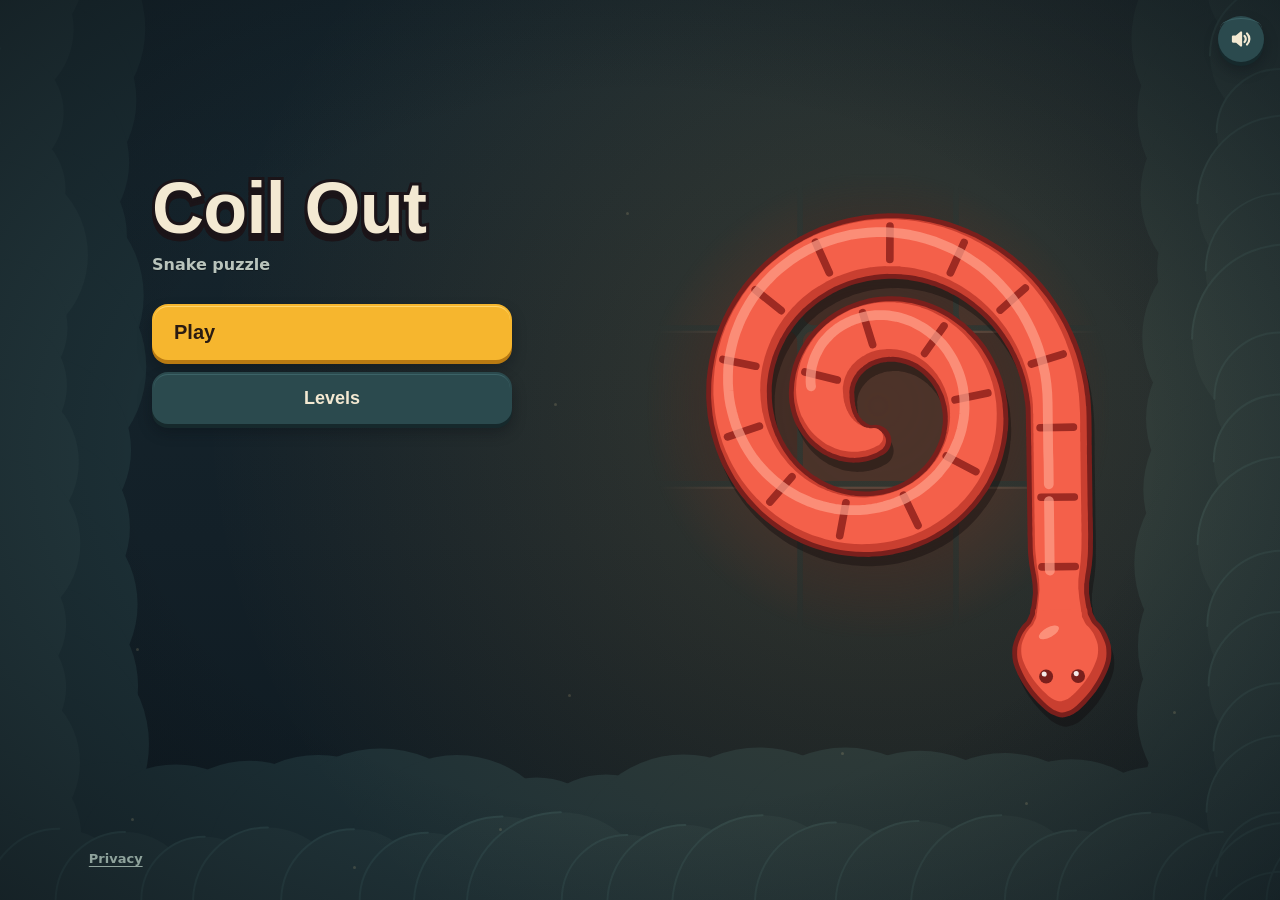
==== commit cddcea59: "Polish short snakes and mechanic marks; 120 levels with timid, sun/moon and racer snakes Co-Authored" ====
--- a/index.html
+++ b/index.html
@@ -296,8 +296,9 @@
 #sky .moonI{opacity:0}#sky.night .moonI{opacity:1}#sky.night .sunI{opacity:0}
 #sky.pulse{animation:skyPulse 320ms ease-out}
 @keyframes skyPulse{0%{transform:scale(1)}40%{transform:scale(1.28)}100%{transform:scale(1)}}
-.dimP{fill:#0A0F14;fill-opacity:0;transition:fill-opacity .2s;pointer-events:none}
-.piece.asleep .dimP{fill-opacity:.34}
+.dimG{opacity:0;transition:opacity .2s;pointer-events:none}
+.dimP{fill:#0A0F14;pointer-events:none}
+.piece.asleep .dimG{opacity:.42}
 .piece.asleep .eyeL,.piece.asleep .eyeR{animation:none;transform:scaleY(.12)}
 .badge-g{pointer-events:none}
 .badge-g .leaf{transform-box:fill-box;transform-origin:50% 50%}
@@ -313,7 +314,7 @@
 .dialNote{position:absolute;left:50%;top:40px;transform:translateX(-50%);font:700 12px/1 var(--ui);color:var(--text-2);white-space:nowrap;pointer-events:none}
 @media (prefers-reduced-motion:reduce){
   #flies i,.hdi,.eyeL,.eyeR,.hintring circle,.tapRing circle,.ripple,#boot i,.tile.cur::after,.badge-g .leaf{animation:none!important}
-  #sky .dial,#garden #skyTint::before,#garden #skyTint::after,.dimP{transition:none}
+  #sky .dial,#garden #skyTint::before,#garden #skyTint::after,.dimG{transition:none}
   .btn,.ib,.tile{transition:none}
   .nudgeA,.kerbN,.burst line,.lit,.wv{animation-duration:.1s!important}
   .st i{display:none}
@@ -575,7 +576,7 @@
 }
 
 /* ---- the rounded-spade head, in head-local units (x = forward, y = across), origin at the head-cell centre ---- */
-var HEAD_PROFILE=[[.44,0],[.43,.04],[.405,.085],[.35,.145],[.275,.21],[.18,.27],[.07,.315],[-.03,.318],[-.11,.29],[-.165,.255],[-.20,.225],[-.25,.205],[-.31,.2]];
+var HEAD_PROFILE=[[.44,0],[.43,.04],[.405,.085],[.35,.145],[.275,.21],[.18,.27],[.07,.315],[-.03,.318],[-.11,.29],[-.165,.255],[-.20,.222],[-.26,.192],[-.32,.15]];
 var HEADD=(function(){
   var up=HEAD_PROFILE.map(function(p){return [p[0]*CELL,p[1]*CELL];}),B=[],i;
   for(i=up.length-1;i>=0;i--)B.push([up[i][0],-up[i][1]]);
@@ -613,8 +614,9 @@
   e.gLg=svgEl('circle',{class:'gl',fill:'#fff','fill-opacity':.9},e.eyeL);e.gRg=svgEl('circle',{class:'gl',fill:'#fff','fill-opacity':.9},e.eyeR);
   e.chevU=svgEl('path',{class:'chevU',fill:'none',stroke:c.l,'stroke-opacity':.85,'stroke-linecap':'round','stroke-linejoin':'round'},parent);
   e.chev=svgEl('path',{class:'chev',fill:'none',stroke:'#FFF6E2','stroke-linecap':'round','stroke-linejoin':'round'},parent);
-  e.dim=svgEl('path',{class:'dimP'},parent);
-  e.dimH=svgEl('g',null,parent);svgEl('path',{class:'dimP',d:HEADD},e.dimH);
+  e.dimG=svgEl('g',{class:'dimG'},parent);                 /* one group, so body and head overlap never darken twice */
+  e.dim=svgEl('path',{class:'dimP'},e.dimG);
+  e.dimH=svgEl('g',null,e.dimG);svgEl('path',{class:'dimP',d:HEADD},e.dimH);
   e.k=k;
   return e;
 }
@@ -698,7 +700,7 @@
   e.gRg.setAttribute('cx',fx(ex+gg[0]));e.gRg.setAttribute('cy',fx(ey+gg[1]));e.gRg.setAttribute('r',fx(.018*CELL));
   /* racers: bold chevrons along the back (dark underlay + cream stroke), pointing the way it travels, clear of the head and inside the body */
   if(o.chev){
-    var cd='',cj,ca=.08*CELL,cb=.095*CELL,cnt=0;
+    var cd='',cj,ca=.075*CELL,cb=.085*CELL,cnt=0;
     for(cj=0;cj<3;cj++){
       var cs_=sh-(.6+cj*.27)*CELL;if(cs_<ta+.42*CELL)break;
       var cq=sampleAt(L,cs_),ctx=cq[2],cty=cq[3],cnx=-cty,cny=ctx;
@@ -1140,7 +1142,7 @@
 }
 function snakeLabel(p,i){var c=SC[p.k%7];return 'Snake '+(i+1)+', '+c.n+' '+c.pat+', facing '+DIRWORD[p.d]+kindWord(p);}
 var SUN_RAYS=(function(){var d='',i;for(i=0;i<8;i++){var a=i*Math.PI/4;d+='M'+(Math.cos(a)*9.5).toFixed(1)+' '+(Math.sin(a)*9.5).toFixed(1)+'L'+(Math.cos(a)*13).toFixed(1)+' '+(Math.sin(a)*13).toFixed(1);}return d;})();
-var MOON_D='M3 -11A11 11 0 1 0 3 11A8.2 8.2 0 1 1 3 -11Z';
+var MOON_D='M3 -10.58A11 11 0 1 0 3 10.58A10.77 10.77 0 0 1 3 -10.58Z';
 /* marks sit on the body just behind the neck, centred on the spine. Local radius 10.6 = the whole round plate (dark edge, cream ring, face). */
 var BADGE_FONT='font-family="system-ui,-apple-system,Segoe UI,Roboto,sans-serif" font-weight="800" text-anchor="middle" dominant-baseline="central"';
 var SUN_RAYS_B=(function(){var d='',i;for(i=0;i<8;i++){var a=i*Math.PI/4+Math.PI/8;d+='M'+(Math.cos(a)*5.3).toFixed(2)+' '+(Math.sin(a)*5.3).toFixed(2)+'L'+(Math.cos(a)*7.7).toFixed(2)+' '+(Math.sin(a)*7.7).toFixed(2);}return d;})();
